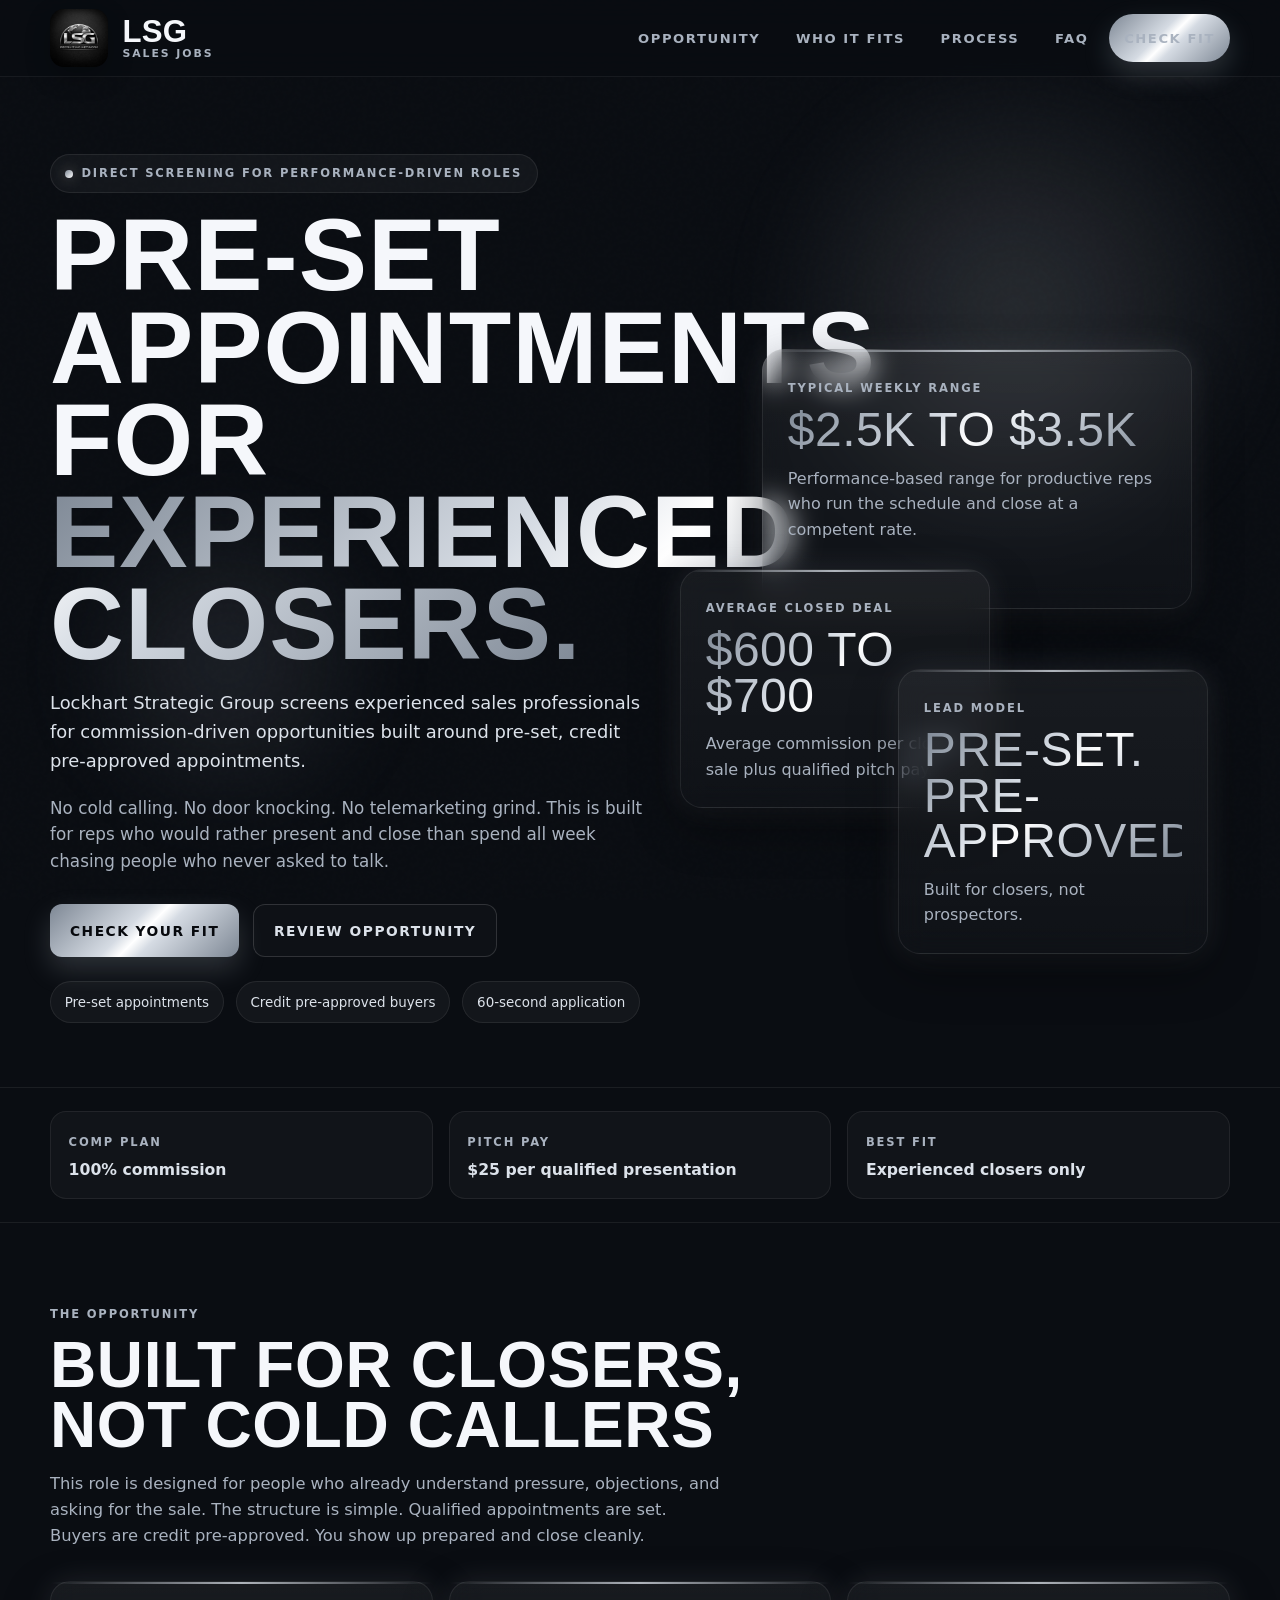
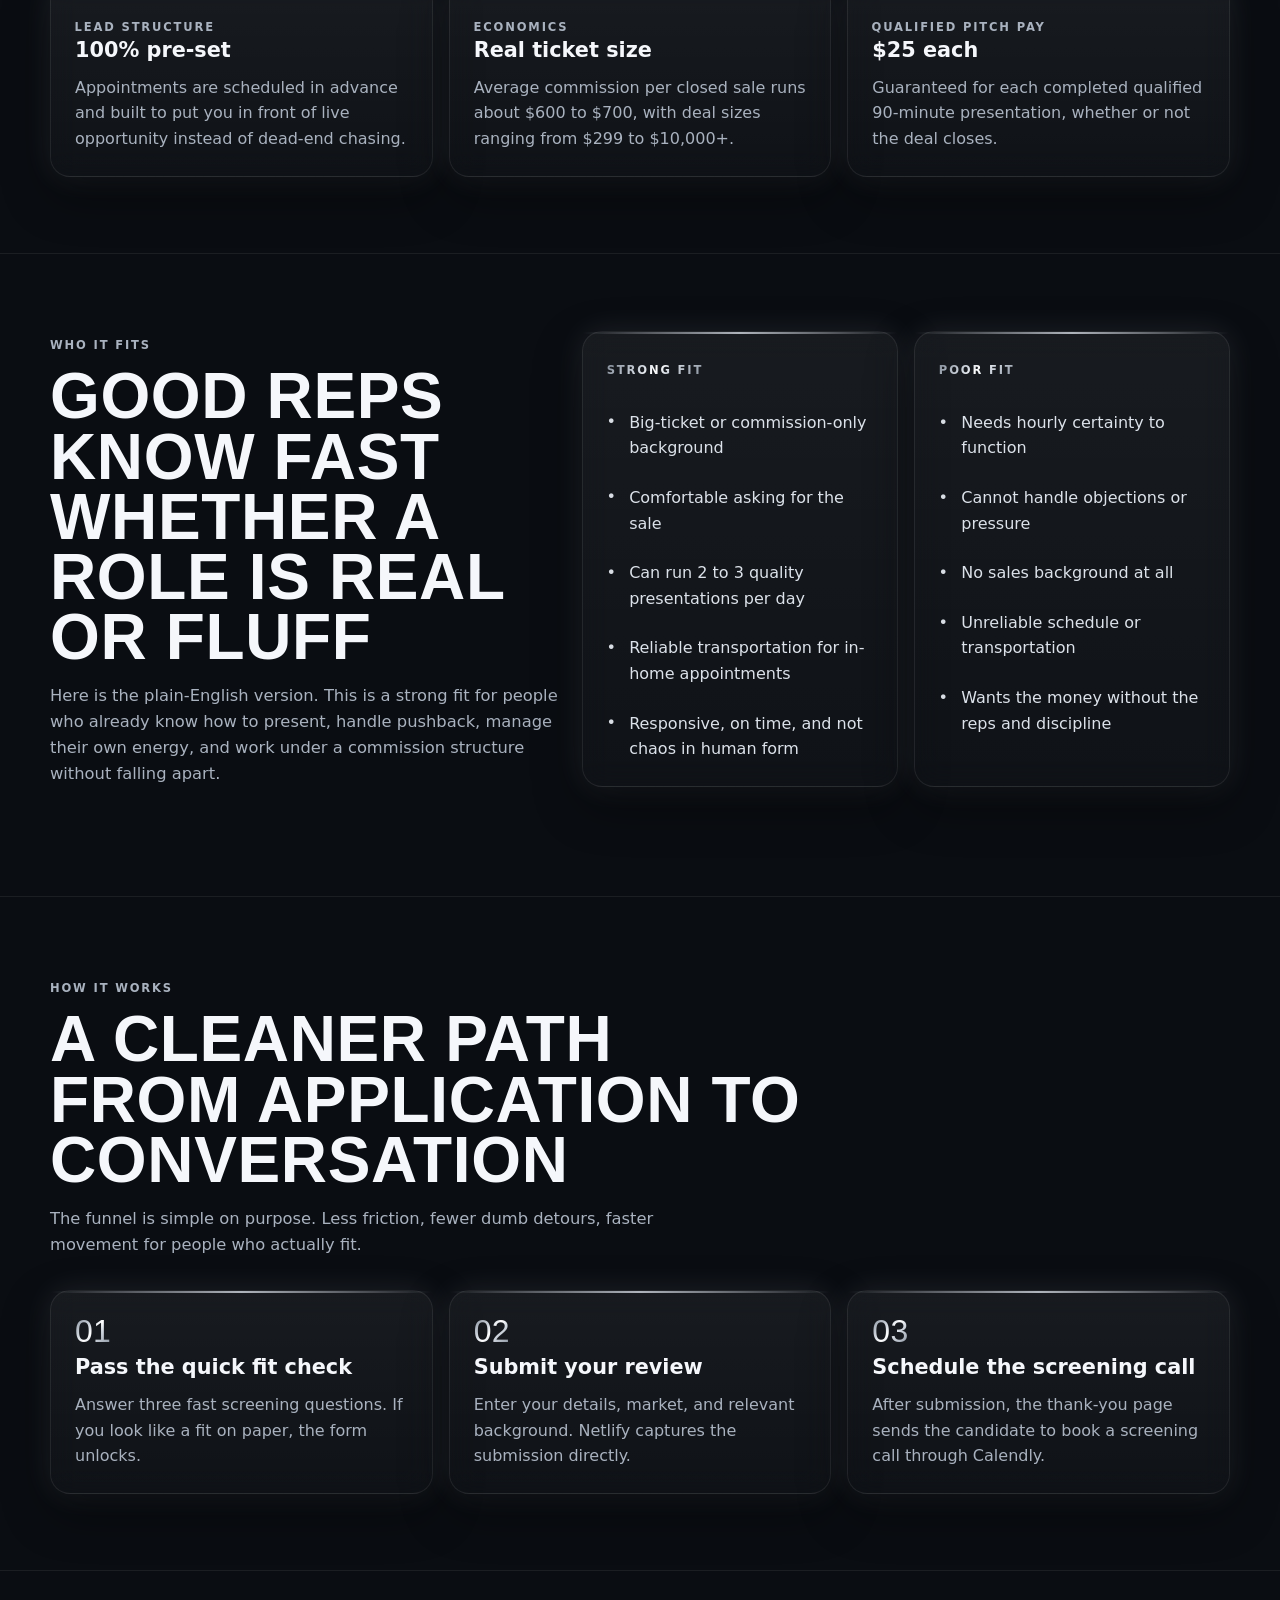
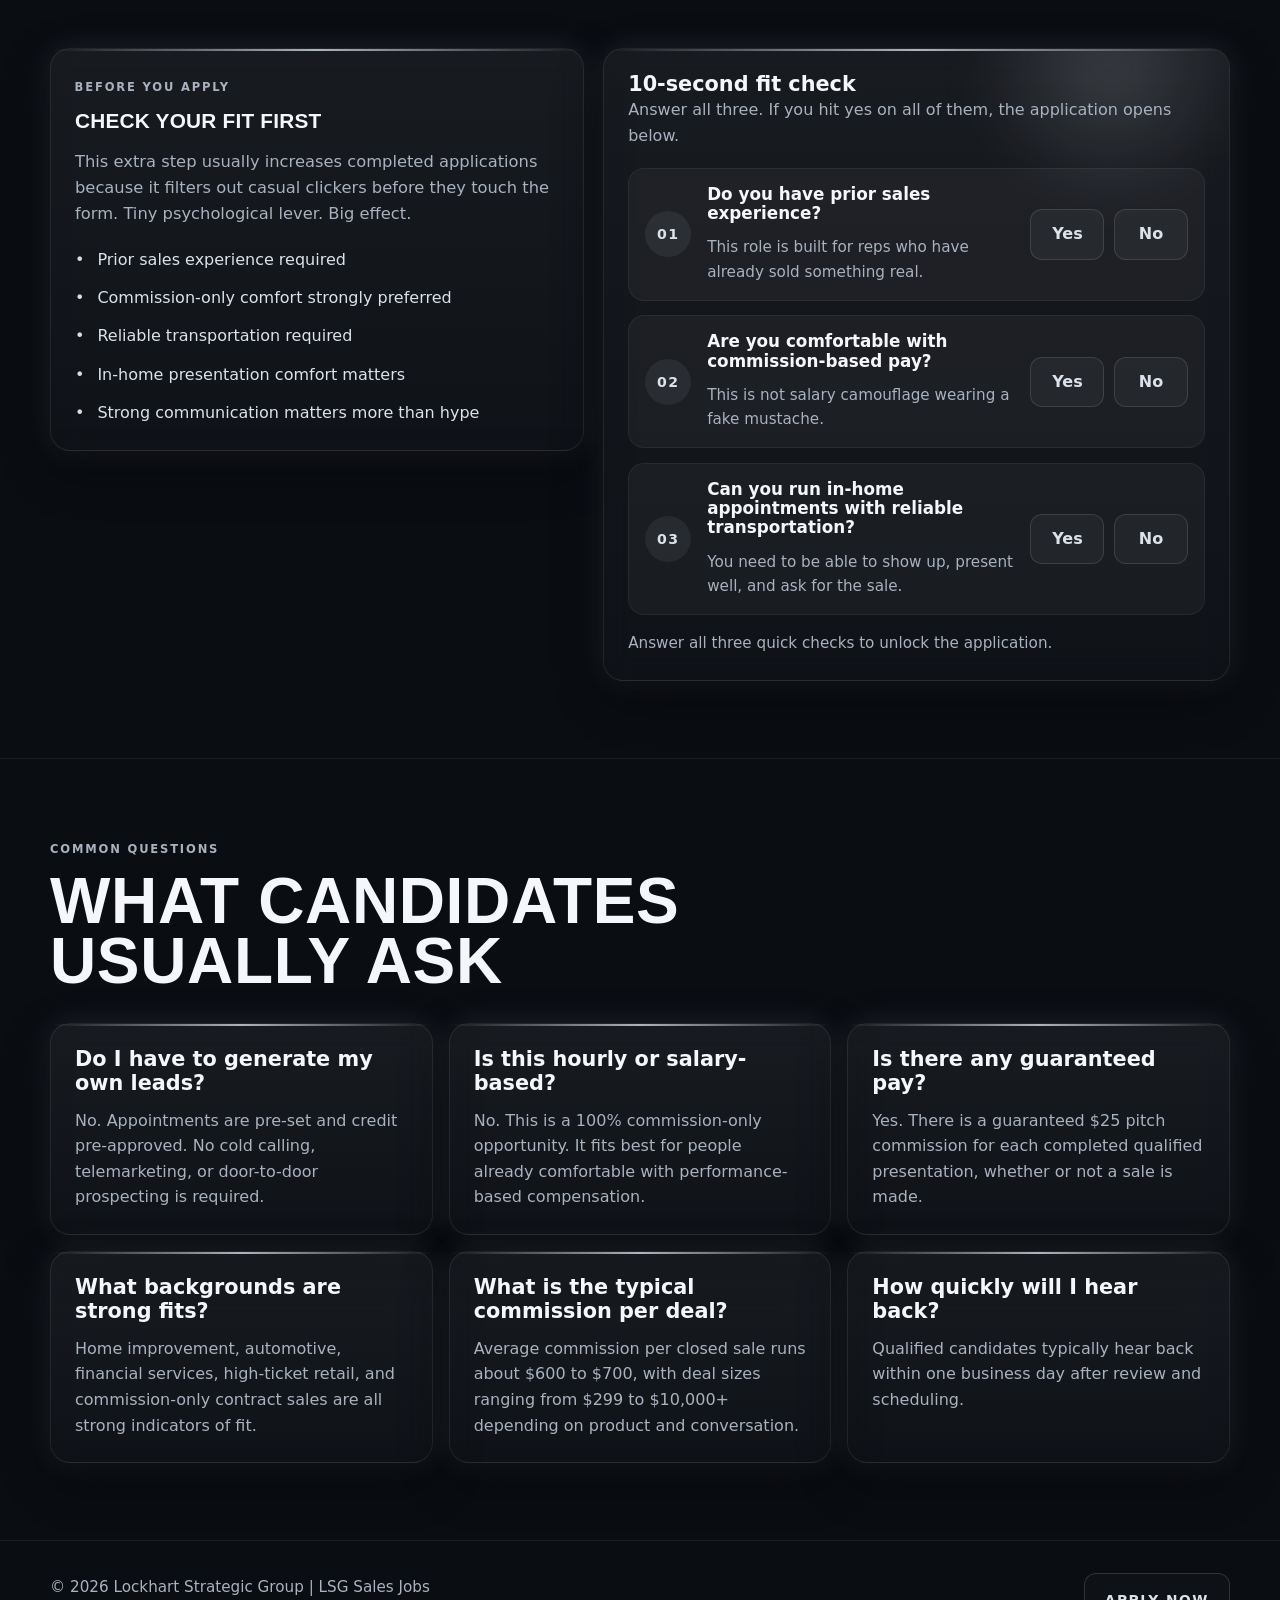
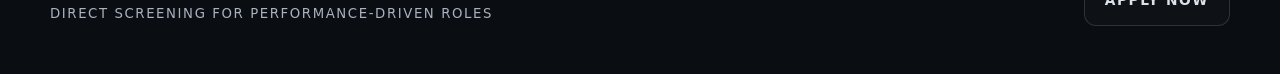
==== index.html @ 8204e30e "Add files via upload" ====
<!DOCTYPE html>
<html lang="en">
<head>
  <meta charset="UTF-8" />
  <meta name="viewport" content="width=device-width, initial-scale=1" />
  <title>LSG Sales Jobs | Pre-Set Appointments for Experienced Closers</title>
  <meta name="description" content="LSG screens experienced sales professionals for commission-driven opportunities with pre-set, credit pre-approved appointments. Check your fit and apply in about 60 seconds." />
  <meta name="robots" content="index,follow,max-image-preview:large" />
  <meta name="theme-color" content="#0a0d12" />
  <meta name="format-detection" content="telephone=no" />
  <link rel="canonical" href="https://lsgsalesjobs.com/" />
  <link rel="preload" as="image" href="/logo.webp" fetchpriority="high" />
  <link rel="stylesheet" href="/styles.css" />

  <meta property="og:site_name" content="LSG Sales Jobs" />
  <meta property="og:title" content="LSG Sales Jobs | Pre-Set Appointments for Experienced Closers" />
  <meta property="og:description" content="Experienced closers only. Pre-set appointments. Credit pre-approved buyers. Check your fit and apply in about 60 seconds." />
  <meta property="og:type" content="website" />
  <meta property="og:url" content="https://lsgsalesjobs.com/" />
  <meta property="og:image" content="https://lsgsalesjobs.com/logo.webp" />
  <meta name="twitter:card" content="summary_large_image" />
  <meta name="twitter:title" content="LSG Sales Jobs" />
  <meta name="twitter:description" content="Pre-set appointments for experienced closers." />
  <meta name="twitter:image" content="https://lsgsalesjobs.com/logo.webp" />

  <script type="application/ld+json">
  {
    "@context": "https://schema.org",
    "@graph": [
      {
        "@type": "Organization",
        "name": "LSG Sales Jobs",
        "alternateName": "Lockhart Strategic Group",
        "url": "https://lsgsalesjobs.com/",
        "logo": "https://lsgsalesjobs.com/logo.webp",
        "description": "Direct screening for performance-driven sales opportunities."
      },
      {
        "@type": "WebSite",
        "name": "LSG Sales Jobs",
        "url": "https://lsgsalesjobs.com/"
      }
    ]
  }
  </script>
</head>
<body>
  <div id="progress-bar" aria-hidden="true"></div>
  <div class="site-bg" aria-hidden="true">
    <div class="bg-orb orb-1"></div>
    <div class="bg-orb orb-2"></div>
    <div class="bg-grid"></div>
    <div class="bg-noise"></div>
  </div>

  <header class="nav">
    <div class="wrap nav-inner">
      <a class="brand" href="#top" aria-label="LSG Sales Jobs home">
        <img src="/logo.webp" alt="LSG Sales Jobs logo" width="72" height="72" />
        <span class="brand-text">
          <span class="brand-title">LSG</span>
          <span class="brand-sub">Sales Jobs</span>
        </span>
      </a>

      <button class="menu-toggle" type="button" aria-expanded="false" aria-controls="site-nav" aria-label="Open menu">
        <span></span><span></span><span></span>
      </button>

      <nav id="site-nav" class="nav-links" aria-label="Primary navigation">
        <a href="#opportunity">Opportunity</a>
        <a href="#fit">Who It Fits</a>
        <a href="#process">Process</a>
        <a href="#faq">FAQ</a>
        <a href="#apply" class="btn btn-primary nav-cta">Check Fit</a>
      </nav>
    </div>
  </header>

  <main id="top">
    <section class="hero">
      <div class="wrap hero-grid">
        <div class="hero-copy-wrap reveal">
          <p class="eyebrow">Direct screening for performance-driven roles</p>
          <h1>Pre-set appointments for <span>experienced closers.</span></h1>
          <p class="hero-copy hero-lead">
            Lockhart Strategic Group screens experienced sales professionals for commission-driven opportunities built around pre-set, credit pre-approved appointments.
          </p>
          <p class="hero-copy">
            No cold calling. No door knocking. No telemarketing grind. This is built for reps who would rather present and close than spend all week chasing people who never asked to talk.
          </p>

          <div class="hero-actions">
            <a href="#apply" class="btn btn-primary">Check Your Fit</a>
            <a href="#opportunity" class="btn btn-ghost">Review Opportunity</a>
          </div>

          <ul class="hero-points" aria-label="Key role points">
            <li>Pre-set appointments</li>
            <li>Credit pre-approved buyers</li>
            <li>60-second application</li>
          </ul>
        </div>

        <div class="hero-stack reveal" aria-hidden="true">
          <article class="panel stack-card stack-main">
            <p class="stack-label">Typical weekly range</p>
            <p class="stack-value">$2.5k to $3.5k</p>
            <p>Performance-based range for productive reps who run the schedule and close at a competent rate.</p>
          </article>
          <article class="panel stack-card stack-side stack-side-a">
            <p class="stack-label">Average closed deal</p>
            <p class="stack-value">$600 to $700</p>
            <p>Average commission per closed sale plus qualified pitch pay.</p>
          </article>
          <article class="panel stack-card stack-side stack-side-b">
            <p class="stack-label">Lead model</p>
            <p class="stack-value">Pre-set. Pre-approved.</p>
            <p>Built for closers, not prospectors.</p>
          </article>
        </div>
      </div>
    </section>

    <section class="signal-bar section-border">
      <div class="wrap signal-grid reveal">
        <div class="signal-item">
          <span class="signal-kicker">Comp plan</span>
          <strong>100% commission</strong>
        </div>
        <div class="signal-item">
          <span class="signal-kicker">Pitch pay</span>
          <strong>$25 per qualified presentation</strong>
        </div>
        <div class="signal-item">
          <span class="signal-kicker">Best fit</span>
          <strong>Experienced closers only</strong>
        </div>
      </div>
    </section>

    <section id="opportunity" class="block section-border">
      <div class="wrap">
        <div class="section-head reveal">
          <p class="section-label">The Opportunity</p>
          <h2>Built for closers, not cold callers</h2>
          <p class="section-copy">
            This role is designed for people who already understand pressure, objections, and asking for the sale. The structure is simple. Qualified appointments are set. Buyers are credit pre-approved. You show up prepared and close cleanly.
          </p>
        </div>

        <div class="card-grid card-grid-3">
          <article class="panel feature-card reveal tilt-card">
            <p class="card-label">Lead structure</p>
            <h3>100% pre-set</h3>
            <p>Appointments are scheduled in advance and built to put you in front of live opportunity instead of dead-end chasing.</p>
          </article>
          <article class="panel feature-card reveal tilt-card">
            <p class="card-label">Economics</p>
            <h3>Real ticket size</h3>
            <p>Average commission per closed sale runs about $600 to $700, with deal sizes ranging from $299 to $10,000+.</p>
          </article>
          <article class="panel feature-card reveal tilt-card">
            <p class="card-label">Qualified pitch pay</p>
            <h3>$25 each</h3>
            <p>Guaranteed for each completed qualified 90-minute presentation, whether or not the deal closes.</p>
          </article>
        </div>
      </div>
    </section>

    <section id="fit" class="block section-border">
      <div class="wrap fit-grid">
        <div class="section-head reveal fit-copy">
          <p class="section-label">Who It Fits</p>
          <h2>Good reps know fast whether a role is real or fluff</h2>
          <p class="section-copy">
            Here is the plain-English version. This is a strong fit for people who already know how to present, handle pushback, manage their own energy, and work under a commission structure without falling apart.
          </p>
        </div>

        <div class="dual-cards">
          <article class="panel reveal compare-card compare-good">
            <p class="card-label">Strong fit</p>
            <ul class="clean-list">
              <li>Big-ticket or commission-only background</li>
              <li>Comfortable asking for the sale</li>
              <li>Can run 2 to 3 quality presentations per day</li>
              <li>Reliable transportation for in-home appointments</li>
              <li>Responsive, on time, and not chaos in human form</li>
            </ul>
          </article>

          <article class="panel reveal compare-card compare-bad">
            <p class="card-label">Poor fit</p>
            <ul class="clean-list">
              <li>Needs hourly certainty to function</li>
              <li>Cannot handle objections or pressure</li>
              <li>No sales background at all</li>
              <li>Unreliable schedule or transportation</li>
              <li>Wants the money without the reps and discipline</li>
            </ul>
          </article>
        </div>
      </div>
    </section>

    <section id="process" class="block section-border">
      <div class="wrap">
        <div class="section-head reveal">
          <p class="section-label">How It Works</p>
          <h2>A cleaner path from application to conversation</h2>
          <p class="section-copy">
            The funnel is simple on purpose. Less friction, fewer dumb detours, faster movement for people who actually fit.
          </p>
        </div>

        <div class="timeline-grid">
          <article class="panel timeline-card reveal">
            <span class="step-num">01</span>
            <h3>Pass the quick fit check</h3>
            <p>Answer three fast screening questions. If you look like a fit on paper, the form unlocks.</p>
          </article>
          <article class="panel timeline-card reveal">
            <span class="step-num">02</span>
            <h3>Submit your review</h3>
            <p>Enter your details, market, and relevant background. Netlify captures the submission directly.</p>
          </article>
          <article class="panel timeline-card reveal">
            <span class="step-num">03</span>
            <h3>Schedule the screening call</h3>
            <p>After submission, the thank-you page sends the candidate to book a screening call through Calendly.</p>
          </article>
        </div>
      </div>
    </section>

    <section id="apply" class="block section-border apply-section">
      <div class="wrap apply-grid">
        <aside class="panel apply-left reveal">
          <p class="section-label">Before You Apply</p>
          <h2 class="apply-title">Check your fit first</h2>
          <p class="section-copy apply-copy">
            This extra step usually increases completed applications because it filters out casual clickers before they touch the form. Tiny psychological lever. Big effect.
          </p>

          <ul class="checklist">
            <li>Prior sales experience required</li>
            <li>Commission-only comfort strongly preferred</li>
            <li>Reliable transportation required</li>
            <li>In-home presentation comfort matters</li>
            <li>Strong communication matters more than hype</li>
          </ul>
        </aside>

        <div class="panel apply-right reveal">
          <div class="panel-glow" aria-hidden="true"></div>

          <section class="qualification-gate" aria-labelledby="gate-heading">
            <h3 id="gate-heading">10-second fit check</h3>
            <p class="sub">Answer all three. If you hit yes on all of them, the application opens below.</p>

            <div class="gate-list" role="group" aria-label="Quick qualification check">
              <article class="gate-card" data-gate-card>
                <div class="gate-step">01</div>
                <div class="gate-copy">
                  <h4>Do you have prior sales experience?</h4>
                  <p>This role is built for reps who have already sold something real.</p>
                </div>
                <div class="gate-actions">
                  <button type="button" class="gate-btn" data-gate="experience" data-value="yes">Yes</button>
                  <button type="button" class="gate-btn gate-btn-no" data-gate="experience" data-value="no">No</button>
                </div>
              </article>

              <article class="gate-card" data-gate-card>
                <div class="gate-step">02</div>
                <div class="gate-copy">
                  <h4>Are you comfortable with commission-based pay?</h4>
                  <p>This is not salary camouflage wearing a fake mustache.</p>
                </div>
                <div class="gate-actions">
                  <button type="button" class="gate-btn" data-gate="commission" data-value="yes">Yes</button>
                  <button type="button" class="gate-btn gate-btn-no" data-gate="commission" data-value="no">No</button>
                </div>
              </article>

              <article class="gate-card" data-gate-card>
                <div class="gate-step">03</div>
                <div class="gate-copy">
                  <h4>Can you run in-home appointments with reliable transportation?</h4>
                  <p>You need to be able to show up, present well, and ask for the sale.</p>
                </div>
                <div class="gate-actions">
                  <button type="button" class="gate-btn" data-gate="transport" data-value="yes">Yes</button>
                  <button type="button" class="gate-btn gate-btn-no" data-gate="transport" data-value="no">No</button>
                </div>
              </article>
            </div>

            <p class="gate-feedback" id="gate-feedback" aria-live="polite">Answer all three quick checks to unlock the application.</p>
          </section>

          <section class="application-form-wrap" id="application-form-wrap" hidden aria-labelledby="form-heading">
            <h3 id="form-heading">Start your review</h3>
            <p class="sub">Takes about 60 seconds. Submit your details, then use the thank-you page to schedule your screening call.</p>

            <form id="lsg-form" name="lsg-screening" method="POST" action="/thank-you.html" data-netlify="true" netlify-honeypot="bot-field">
              <input type="hidden" name="form-name" value="lsg-screening" />
              <input type="hidden" name="qualification_gate_passed" value="yes" />
              <input type="hidden" name="page_url" id="page-url" value="" />
              <input type="hidden" name="referrer" id="referrer-field" value="" />
              <input type="hidden" name="utm_source" id="utm-source" value="" />
              <input type="hidden" name="utm_medium" id="utm-medium" value="" />
              <input type="hidden" name="utm_campaign" id="utm-campaign" value="" />
              <input type="hidden" name="utm_content" id="utm-content" value="" />
              <input type="hidden" name="utm_term" id="utm-term" value="" />

              <p class="hidden-field">
                <label>Do not fill this out: <input name="bot-field" /></label>
              </p>

              <div class="form-row">
                <label>
                  <span>Full name</span>
                  <input type="text" name="name" placeholder="Full name" required autocomplete="name" />
                </label>
                <label>
                  <span>Mobile number</span>
                  <input type="tel" name="phone" placeholder="Mobile number" required autocomplete="tel" inputmode="tel" />
                </label>
              </div>

              <label>
                <span>Email address</span>
                <input type="email" name="email" placeholder="Email address" required autocomplete="email" inputmode="email" />
              </label>

              <div class="form-row">
                <label>
                  <span>Primary market</span>
                  <input type="text" name="market" placeholder="City, State" required autocomplete="address-level2" />
                </label>
                <label>
                  <span>Sales background</span>
                  <select name="experience" required>
                    <option value="">Select background</option>
                    <option value="Home improvement">Home improvement</option>
                    <option value="Automotive">Automotive</option>
                    <option value="Financial services">Financial services</option>
                    <option value="Retail high-ticket">Retail high-ticket</option>
                    <option value="Commission-only contract sales">Commission-only contract sales</option>
                    <option value="Other sales background">Other sales background</option>
                  </select>
                </label>
              </div>

              <label>
                <span>Relevant notes</span>
                <textarea name="notes" placeholder="Anything relevant we should know before the screening call"></textarea>
              </label>

              <label class="consent-row">
                <input type="checkbox" name="future_updates_jobs" value="yes" />
                <span>Yes, keep me on the email list for future job updates and opportunities.</span>
              </label>

              <button type="submit" class="btn btn-submit">Submit Qualification</button>
            </form>

            <noscript>
              <p class="noscript-note">JavaScript is off. The form still works, but the quick gate and tracking fields will not auto-fill.</p>
            </noscript>
          </section>
        </div>
      </div>
    </section>

    <section id="faq" class="block section-border">
      <div class="wrap">
        <div class="section-head reveal">
          <p class="section-label">Common Questions</p>
          <h2>What candidates usually ask</h2>
        </div>

        <div class="faq-grid">
          <article class="panel faq-card reveal">
            <h3>Do I have to generate my own leads?</h3>
            <p>No. Appointments are pre-set and credit pre-approved. No cold calling, telemarketing, or door-to-door prospecting is required.</p>
          </article>
          <article class="panel faq-card reveal">
            <h3>Is this hourly or salary-based?</h3>
            <p>No. This is a 100% commission-only opportunity. It fits best for people already comfortable with performance-based compensation.</p>
          </article>
          <article class="panel faq-card reveal">
            <h3>Is there any guaranteed pay?</h3>
            <p>Yes. There is a guaranteed $25 pitch commission for each completed qualified presentation, whether or not a sale is made.</p>
          </article>
          <article class="panel faq-card reveal">
            <h3>What backgrounds are strong fits?</h3>
            <p>Home improvement, automotive, financial services, high-ticket retail, and commission-only contract sales are all strong indicators of fit.</p>
          </article>
          <article class="panel faq-card reveal">
            <h3>What is the typical commission per deal?</h3>
            <p>Average commission per closed sale runs about $600 to $700, with deal sizes ranging from $299 to $10,000+ depending on product and conversation.</p>
          </article>
          <article class="panel faq-card reveal">
            <h3>How quickly will I hear back?</h3>
            <p>Qualified candidates typically hear back within one business day after review and scheduling.</p>
          </article>
        </div>
      </div>
    </section>
  </main>

  <footer class="footer">
    <div class="wrap footer-inner">
      <div>
        <p class="footer-copy">© 2026 Lockhart Strategic Group | LSG Sales Jobs</p>
        <p class="footer-note">Direct screening for performance-driven roles</p>
      </div>
      <a href="#apply" class="btn btn-ghost footer-btn">Apply Now</a>
    </div>
  </footer>

  <script src="/script.js" defer></script>
</body>
</html>
---- styles.css ----
:root {
  --bg: #0a0d12;
  --bg-soft: #101720;
  --panel: rgba(18, 24, 33, 0.76);
  --panel-strong: rgba(11, 16, 23, 0.9);
  --line: rgba(255, 255, 255, 0.08);
  --line-strong: rgba(255, 255, 255, 0.14);
  --text: #f5f7fb;
  --muted: #a9b2bf;
  --soft: #dce2ea;
  --metal-1: #7d8794;
  --metal-2: #d5dbe3;
  --metal-3: #ffffff;
  --shadow: 0 18px 48px rgba(0, 0, 0, 0.4);
  --shadow-soft: 0 10px 26px rgba(0, 0, 0, 0.24);
  --shadow-glow: 0 0 30px rgba(208, 217, 228, 0.12);
  --radius: 18px;
  --max: 1180px;
}

* { box-sizing: border-box; }
html { scroll-behavior: smooth; }
body {
  margin: 0;
  min-width: 320px;
  overflow-x: hidden;
  background: var(--bg);
  color: var(--text);
  font-family: Inter, ui-sans-serif, system-ui, -apple-system, BlinkMacSystemFont, "Segoe UI", sans-serif;
  line-height: 1.6;
}

a { color: inherit; }
img { display: block; max-width: 100%; }
button, input, select, textarea { font: inherit; }
button { color: inherit; }

#progress-bar {
  position: fixed;
  inset: 0 auto auto 0;
  width: 0;
  height: 3px;
  z-index: 400;
  background: linear-gradient(90deg, var(--metal-1), var(--metal-2), var(--metal-3), var(--metal-2), var(--metal-1));
  box-shadow: 0 0 14px rgba(255, 255, 255, 0.3);
}

.site-bg,
.bg-noise,
.bg-grid,
.bg-orb {
  position: fixed;
  inset: 0;
  pointer-events: none;
}

.site-bg { z-index: -1; }

.bg-grid {
  background:
    linear-gradient(rgba(255,255,255,0.02) 1px, transparent 1px),
    linear-gradient(90deg, rgba(255,255,255,0.02) 1px, transparent 1px);
  background-size: 40px 40px;
  mask-image: radial-gradient(circle at center, black 28%, transparent 82%);
  opacity: 0.35;
}

.bg-noise {
  background-image: url("data:image/svg+xml,%3Csvg viewBox='0 0 256 256' xmlns='http://www.w3.org/2000/svg'%3E%3Cfilter id='noise'%3E%3CfeTurbulence type='fractalNoise' baseFrequency='0.8' numOctaves='3' stitchTiles='stitch'/%3E%3C/filter%3E%3Crect width='100%25' height='100%25' filter='url(%23noise)' opacity='0.05'/%3E%3C/svg%3E");
  opacity: 0.26;
}

.bg-orb {
  filter: blur(44px);
  opacity: 0.16;
}

.orb-1 {
  inset: 4% auto auto 58%;
  width: 34rem;
  height: 34rem;
  background: radial-gradient(circle, #d9dee6 0%, transparent 68%);
}

.orb-2 {
  inset: 54% auto auto 4%;
  width: 22rem;
  height: 22rem;
  background: radial-gradient(circle, #9ba4b0 0%, transparent 68%);
}

.wrap {
  width: min(var(--max), calc(100% - 2rem));
  margin: 0 auto;
}

.panel {
  position: relative;
  background: linear-gradient(180deg, rgba(255,255,255,0.06), rgba(255,255,255,0.025));
  border: 1px solid rgba(255,255,255,0.08);
  box-shadow: var(--shadow), var(--shadow-glow);
  backdrop-filter: blur(14px);
}

.panel::before {
  content: "";
  position: absolute;
  inset: 0 auto auto 0;
  width: 100%;
  height: 2px;
  background: linear-gradient(90deg, transparent, var(--metal-2), transparent);
  opacity: 0.8;
}

.nav {
  position: sticky;
  top: 0;
  z-index: 300;
  backdrop-filter: blur(16px);
  background: rgba(9, 13, 18, 0.8);
  border-bottom: 1px solid rgba(255,255,255,0.06);
}

.nav-inner {
  display: flex;
  align-items: center;
  justify-content: space-between;
  gap: 1rem;
  min-height: 76px;
}

.brand {
  display: inline-flex;
  align-items: center;
  gap: 0.9rem;
  text-decoration: none;
}

.brand img {
  width: 58px;
  height: 58px;
  object-fit: contain;
  border-radius: 14px;
  box-shadow: var(--shadow-soft);
}

.brand-text {
  display: flex;
  flex-direction: column;
  line-height: 1;
}

.brand-title,
h1,
h2,
.stack-value,
.step-num {
  font-family: Impact, Haettenschweiler, "Arial Narrow Bold", sans-serif;
  letter-spacing: 0.01em;
}

.brand-title {
  font-size: 1.95rem;
  font-weight: 900;
}

.brand-sub {
  margin-top: 0.1rem;
  color: var(--muted);
  text-transform: uppercase;
  letter-spacing: 0.18em;
  font-size: 0.68rem;
  font-weight: 700;
}

.nav-links {
  display: flex;
  align-items: center;
  gap: 0.35rem;
}

.nav-links a {
  text-decoration: none;
  color: var(--muted);
  font-size: 0.82rem;
  font-weight: 800;
  text-transform: uppercase;
  letter-spacing: 0.12em;
  padding: 0.72rem 0.94rem;
  border-radius: 999px;
  transition: background 0.2s ease, color 0.2s ease, transform 0.2s ease;
}

.nav-links a:hover,
.nav-links a:focus-visible {
  color: var(--text);
  background: rgba(255,255,255,0.06);
}

.menu-toggle {
  display: none;
  width: 48px;
  height: 48px;
  border: 1px solid var(--line);
  border-radius: 12px;
  background: rgba(255,255,255,0.03);
  padding: 0;
}

.menu-toggle span {
  display: block;
  width: 20px;
  height: 2px;
  margin: 5px auto;
  background: var(--text);
}

.btn {
  display: inline-flex;
  align-items: center;
  justify-content: center;
  min-height: 48px;
  padding: 0.92rem 1.25rem;
  border-radius: 12px;
  border: 0;
  text-decoration: none;
  text-transform: uppercase;
  letter-spacing: 0.11em;
  font-size: 0.86rem;
  font-weight: 800;
  cursor: pointer;
  transition: transform 0.18s ease, box-shadow 0.18s ease, background 0.18s ease, opacity 0.18s ease;
}

.btn:hover,
.btn:focus-visible { transform: translateY(-2px); }

.btn-primary,
.btn-submit {
  color: #07090d;
  background: linear-gradient(135deg, var(--metal-1) 0%, var(--metal-2) 42%, var(--metal-3) 50%, var(--metal-2) 58%, var(--metal-1) 100%);
  box-shadow: 0 12px 28px rgba(212, 221, 231, 0.18);
}

.btn-ghost {
  color: var(--soft);
  border: 1px solid var(--line-strong);
  background: rgba(255,255,255,0.02);
}

.hero {
  padding: 4.8rem 0 4rem;
}

.hero-grid {
  display: grid;
  grid-template-columns: 1.04fr 0.96fr;
  gap: 2rem;
  align-items: center;
}

.eyebrow,
.section-label,
.card-label,
.stack-label,
.signal-kicker {
  display: inline-flex;
  align-items: center;
  gap: 0.5rem;
  text-transform: uppercase;
  letter-spacing: 0.16em;
  font-size: 0.72rem;
  font-weight: 800;
  color: var(--muted);
}

.eyebrow {
  padding: 0.6rem 0.9rem;
  border-radius: 999px;
  background: rgba(255,255,255,0.04);
  border: 1px solid rgba(255,255,255,0.08);
}

.eyebrow::before {
  content: "";
  width: 8px;
  height: 8px;
  border-radius: 999px;
  background: linear-gradient(135deg, var(--metal-1), var(--metal-3));
  box-shadow: 0 0 14px rgba(255,255,255,0.35);
}

h1, h2, h3, h4, p, ul { margin: 0; }

h1 {
  margin-top: 1rem;
  max-width: 10.5ch;
  font-size: clamp(3.4rem, 8vw, 6.8rem);
  line-height: 0.9;
  text-transform: uppercase;
}

h1 span,
.stack-value,
.compare-card .card-label,
.step-num {
  background: linear-gradient(135deg, var(--metal-1) 0%, var(--metal-2) 38%, var(--metal-3) 50%, var(--metal-2) 62%, var(--metal-1) 100%);
  -webkit-background-clip: text;
  background-clip: text;
  color: transparent;
}

.hero-copy,
.section-copy,
.stack-card p:last-child,
.feature-card p,
.timeline-card p,
.faq-card p,
.apply-copy,
.apply-right .sub,
.footer-copy,
.footer-note,
label span,
.noscript-note,
.gate-copy p,
.gate-feedback {
  color: var(--muted);
}

.hero-copy-wrap { max-width: 42rem; }
.hero-copy { margin-top: 1.2rem; font-size: 1.05rem; }
.hero-lead { color: var(--soft); font-size: 1.12rem; }
.hero-actions {
  display: flex;
  flex-wrap: wrap;
  gap: 0.85rem;
  margin-top: 1.8rem;
}

.hero-points {
  display: flex;
  flex-wrap: wrap;
  gap: 0.75rem;
  list-style: none;
  padding: 0;
  margin-top: 1.5rem;
}

.hero-points li {
  padding: 0.58rem 0.86rem;
  border-radius: 999px;
  background: rgba(255,255,255,0.04);
  border: 1px solid rgba(255,255,255,0.08);
  color: var(--soft);
  font-size: 0.84rem;
}

.hero-stack {
  position: relative;
  min-height: 480px;
}

.stack-card {
  position: absolute;
  border-radius: 22px;
  padding: 1.55rem;
  overflow: hidden;
}

.stack-main {
  inset: 0 1rem auto auto;
  width: min(100%, 430px);
  min-height: 260px;
}

.stack-side { width: min(75%, 310px); }
.stack-side-a { inset: 220px auto auto 0; }
.stack-side-b { inset: 320px 0 auto auto; }

.stack-value {
  margin-top: 0.45rem;
  font-size: clamp(2rem, 4vw, 3rem);
  line-height: 0.95;
  text-transform: uppercase;
}

.stack-card p:last-child { margin-top: 0.8rem; }

.section-border { border-top: 1px solid rgba(255,255,255,0.07); }
.block { padding: 4.8rem 0; }

.signal-bar { padding: 1.4rem 0; }
.signal-grid {
  display: grid;
  grid-template-columns: repeat(3, 1fr);
  gap: 1rem;
}
.signal-item {
  padding: 1rem 1.1rem;
  border-radius: 16px;
  background: rgba(255,255,255,0.03);
  border: 1px solid rgba(255,255,255,0.07);
}
.signal-item strong {
  display: block;
  margin-top: 0.24rem;
  color: var(--soft);
  font-size: 0.98rem;
}

.section-head {
  max-width: 48rem;
  margin-bottom: 2rem;
}

h2 {
  margin-top: 0.6rem;
  font-size: clamp(2.3rem, 5vw, 4.1rem);
  line-height: 0.94;
  text-transform: uppercase;
}

.section-copy {
  margin-top: 1rem;
  font-size: 1.02rem;
  max-width: 42rem;
}

.card-grid,
.timeline-grid,
.faq-grid,
.dual-cards {
  display: grid;
  gap: 1rem;
}

.card-grid-3,
.timeline-grid,
.faq-grid {
  grid-template-columns: repeat(3, minmax(0, 1fr));
}

.feature-card,
.timeline-card,
.faq-card,
.compare-card,
.apply-left,
.apply-right {
  border-radius: 20px;
  padding: 1.5rem;
}

.feature-card,
.compare-card,
.timeline-card { min-height: 100%; }

.feature-card h3,
.timeline-card h3,
.compare-card h3,
.faq-card h3,
.apply-right h3,
.apply-left h2,
.apply-left h3,
.gate-copy h4 {
  font-size: 1.3rem;
  line-height: 1.15;
}

.feature-card p,
.timeline-card p,
.faq-card p,
.compare-card li,
.gate-copy p {
  margin-top: 0.75rem;
}

.fit-grid {
  display: grid;
  grid-template-columns: 0.88fr 1.12fr;
  gap: 1.4rem;
  align-items: start;
}

.dual-cards {
  grid-template-columns: repeat(2, minmax(0, 1fr));
}

.clean-list,
.checklist {
  list-style: none;
  padding: 0;
}

.clean-list {
  display: grid;
  gap: 0.75rem;
  margin-top: 1rem;
}

.clean-list li,
.checklist li {
  position: relative;
  padding-left: 1.4rem;
  color: var(--soft);
}

.clean-list li::before,
.checklist li::before {
  content: "•";
  position: absolute;
  left: 0;
  top: 0;
  color: #d8dde4;
}

.timeline-card h3 { margin-top: 0.4rem; }
.step-num {
  display: inline-block;
  font-size: 2rem;
  line-height: 1;
}

.apply-section .wrap { align-items: start; }
.apply-grid {
  display: grid;
  grid-template-columns: 0.92fr 1.08fr;
  gap: 1.2rem;
}

.apply-left {
  position: sticky;
  top: 92px;
}

.apply-title { margin-top: 0.65rem; }
.apply-copy { margin-top: 1rem; }
.checklist {
  display: grid;
  gap: 0.8rem;
  margin-top: 1.2rem;
}

.apply-right { overflow: hidden; }
.panel-glow {
  position: absolute;
  inset: -20% auto auto 58%;
  width: 18rem;
  height: 18rem;
  border-radius: 50%;
  background: radial-gradient(circle, rgba(214, 220, 229, 0.18), transparent 70%);
  filter: blur(24px);
}

.qualification-gate,
.application-form-wrap {
  position: relative;
  z-index: 1;
}

.gate-list {
  display: grid;
  gap: 0.9rem;
  margin-top: 1.2rem;
}

.gate-card {
  display: grid;
  grid-template-columns: auto 1fr auto;
  gap: 1rem;
  align-items: center;
  padding: 1rem;
  border-radius: 16px;
  background: rgba(255,255,255,0.04);
  border: 1px solid rgba(255,255,255,0.06);
  transition: border-color 0.2s ease, transform 0.2s ease, background 0.2s ease;
}

.gate-step {
  width: 46px;
  height: 46px;
  display: grid;
  place-items: center;
  border-radius: 50%;
  background: rgba(255,255,255,0.06);
  color: var(--soft);
  font-size: 0.88rem;
  font-weight: 800;
  letter-spacing: 0.1em;
}

.gate-copy h4 { font-size: 1.05rem; }
.gate-copy p { font-size: 0.95rem; }

.gate-actions {
  display: flex;
  gap: 0.6rem;
}

.gate-btn {
  min-width: 74px;
  min-height: 42px;
  padding: 0.72rem 0.9rem;
  border-radius: 12px;
  border: 1px solid rgba(255,255,255,0.12);
  background: rgba(255,255,255,0.04);
  color: var(--soft);
  font-weight: 800;
  cursor: pointer;
}

.gate-btn.is-selected {
  color: #06080b;
  border-color: transparent;
  background: linear-gradient(135deg, var(--metal-1) 0%, var(--metal-2) 42%, var(--metal-3) 50%, var(--metal-2) 58%, var(--metal-1) 100%);
}

.gate-card.is-no {
  border-color: rgba(255,255,255,0.14);
  background: rgba(255,255,255,0.03);
}

.gate-card.is-yes {
  border-color: rgba(213, 219, 227, 0.3);
  box-shadow: inset 0 0 0 1px rgba(213, 219, 227, 0.08);
}

.gate-feedback {
  margin-top: 1rem;
  min-height: 1.5rem;
  font-size: 0.95rem;
}

.gate-feedback.is-blocked { color: var(--soft); }

.application-form-wrap {
  margin-top: 1.3rem;
  padding-top: 1.3rem;
  border-top: 1px solid rgba(255,255,255,0.08);
}

form {
  display: grid;
  gap: 0.95rem;
  margin-top: 1rem;
}

.form-row {
  display: grid;
  grid-template-columns: repeat(2, minmax(0, 1fr));
  gap: 0.95rem;
}

label {
  display: grid;
  gap: 0.42rem;
}

label span {
  font-size: 0.84rem;
  font-weight: 700;
  text-transform: uppercase;
  letter-spacing: 0.08em;
}

input,
select,
textarea {
  width: 100%;
  border: 1px solid rgba(255,255,255,0.1);
  border-radius: 12px;
  background: rgba(8, 11, 16, 0.72);
  color: var(--text);
  padding: 0.92rem 0.95rem;
  transition: border-color 0.18s ease, background 0.18s ease, box-shadow 0.18s ease;
}

input::placeholder,
textarea::placeholder { color: #7e8a99; }

input:focus,
select:focus,
textarea:focus {
  outline: none;
  border-color: rgba(214, 220, 228, 0.35);
  background: rgba(8, 11, 16, 0.9);
  box-shadow: 0 0 0 3px rgba(214, 220, 228, 0.08);
}

select {
  appearance: none;
  background-image: url("data:image/svg+xml,%3Csvg xmlns='http://www.w3.org/2000/svg' width='12' height='8' viewBox='0 0 12 8'%3E%3Cpath d='M1 1l5 5 5-5' stroke='%23a8b1bf' stroke-width='1.5' fill='none' stroke-linecap='round'/%3E%3C/svg%3E");
  background-repeat: no-repeat;
  background-position: right 14px center;
  padding-right: 2.5rem;
}

textarea {
  min-height: 112px;
  resize: vertical;
}

.consent-row {
  grid-template-columns: auto 1fr;
  align-items: start;
  gap: 0.8rem;
}

.consent-row input[type="checkbox"] {
  width: 18px;
  height: 18px;
  margin-top: 2px;
  accent-color: #d8dde4;
}

.consent-row span {
  color: var(--soft);
  font-size: 0.93rem;
  font-weight: 500;
  letter-spacing: 0;
  text-transform: none;
}

.hidden-field {
  position: absolute;
  left: -9999px;
  width: 1px;
  height: 1px;
  overflow: hidden;
}

.btn-submit { width: 100%; }
.noscript-note { font-size: 0.9rem; margin-top: 0.8rem; }

.footer {
  padding: 2rem 0 3rem;
  border-top: 1px solid rgba(255,255,255,0.07);
}

.footer-inner {
  display: flex;
  align-items: center;
  justify-content: space-between;
  gap: 1rem;
}

.footer-copy { font-size: 0.95rem; }
.footer-note {
  margin-top: 0.22rem;
  font-size: 0.83rem;
  text-transform: uppercase;
  letter-spacing: 0.12em;
}

.reveal {
  opacity: 0;
  transform: translateY(22px);
  transition: opacity 0.5s ease, transform 0.5s ease;
}

.reveal.is-visible {
  opacity: 1;
  transform: translateY(0);
}

@media (prefers-reduced-motion: reduce) {
  html { scroll-behavior: auto; }
  .reveal,
  .btn,
  .nav-links a,
  .gate-card,
  .feature-card,
  .timeline-card,
  .faq-card,
  .compare-card { transition: none; }
}

@media (max-width: 1040px) {
  .hero-grid,
  .fit-grid,
  .apply-grid {
    grid-template-columns: 1fr;
  }

  .signal-grid,
  .card-grid-3,
  .timeline-grid,
  .faq-grid,
  .dual-cards {
    grid-template-columns: repeat(2, minmax(0, 1fr));
  }

  .apply-left {
    position: static;
  }
}

@media (max-width: 820px) {
  .menu-toggle { display: block; }

  .nav-links {
    position: absolute;
    top: calc(100% + 10px);
    left: 1rem;
    right: 1rem;
    display: none;
    flex-direction: column;
    align-items: stretch;
    gap: 0.35rem;
    padding: 0.75rem;
    border-radius: 16px;
    background: rgba(10, 14, 20, 0.96);
    border: 1px solid rgba(255,255,255,0.08);
    box-shadow: var(--shadow);
  }

  .nav-links.is-open { display: flex; }
  .nav-links a { text-align: center; }

  .hero-stack {
    min-height: auto;
    display: grid;
    gap: 1rem;
  }

  .stack-card {
    position: static;
    width: 100%;
    min-height: 0;
  }

  .gate-card {
    grid-template-columns: 1fr;
    align-items: start;
  }
}

@media (max-width: 640px) {
  .wrap { width: min(var(--max), calc(100% - 1.2rem)); }
  .hero { padding: 3.4rem 0 2.8rem; }
  .block { padding: 3.4rem 0; }

  .signal-grid,
  .card-grid-3,
  .timeline-grid,
  .faq-grid,
  .dual-cards,
  .form-row {
    grid-template-columns: 1fr;
  }

  .brand-title { font-size: 1.7rem; }
  .hero-actions .btn,
  .footer-btn,
  .nav-cta { width: 100%; }
  .footer-inner {
    flex-direction: column;
    align-items: stretch;
  }
}
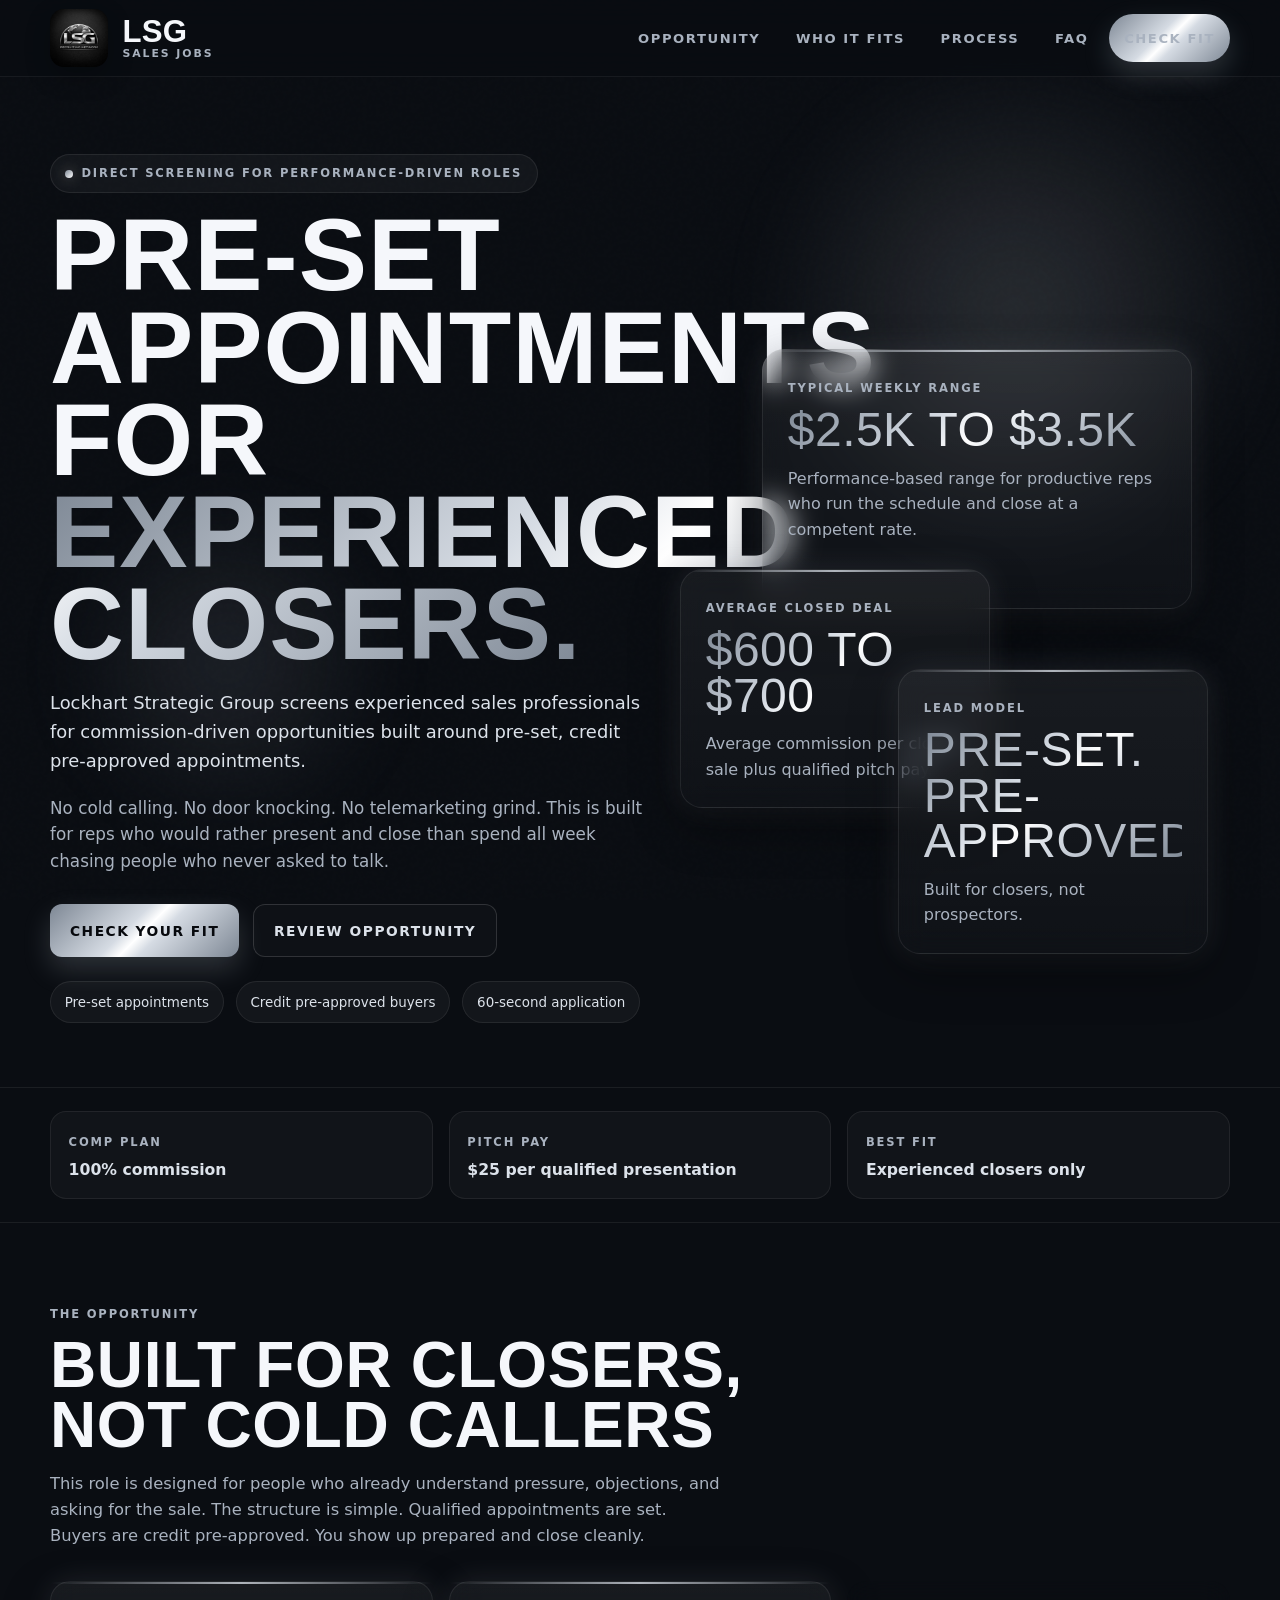
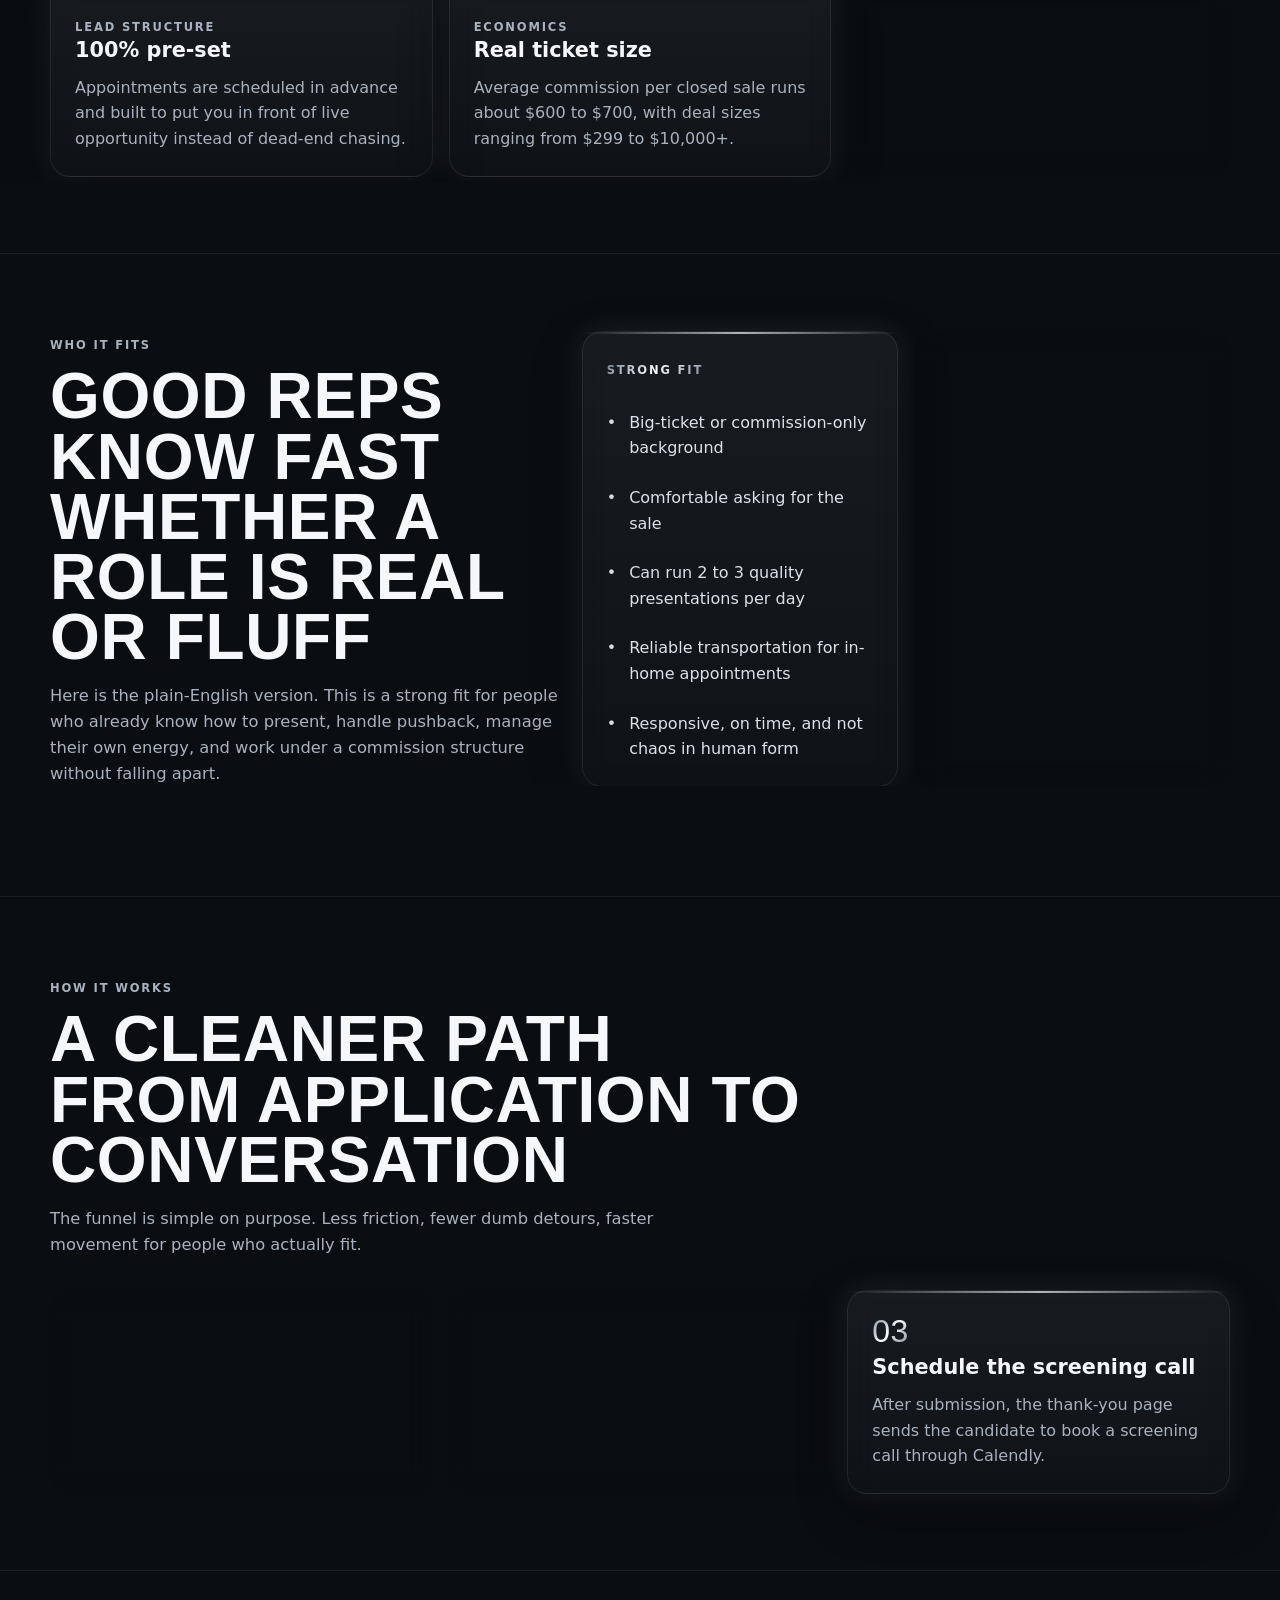
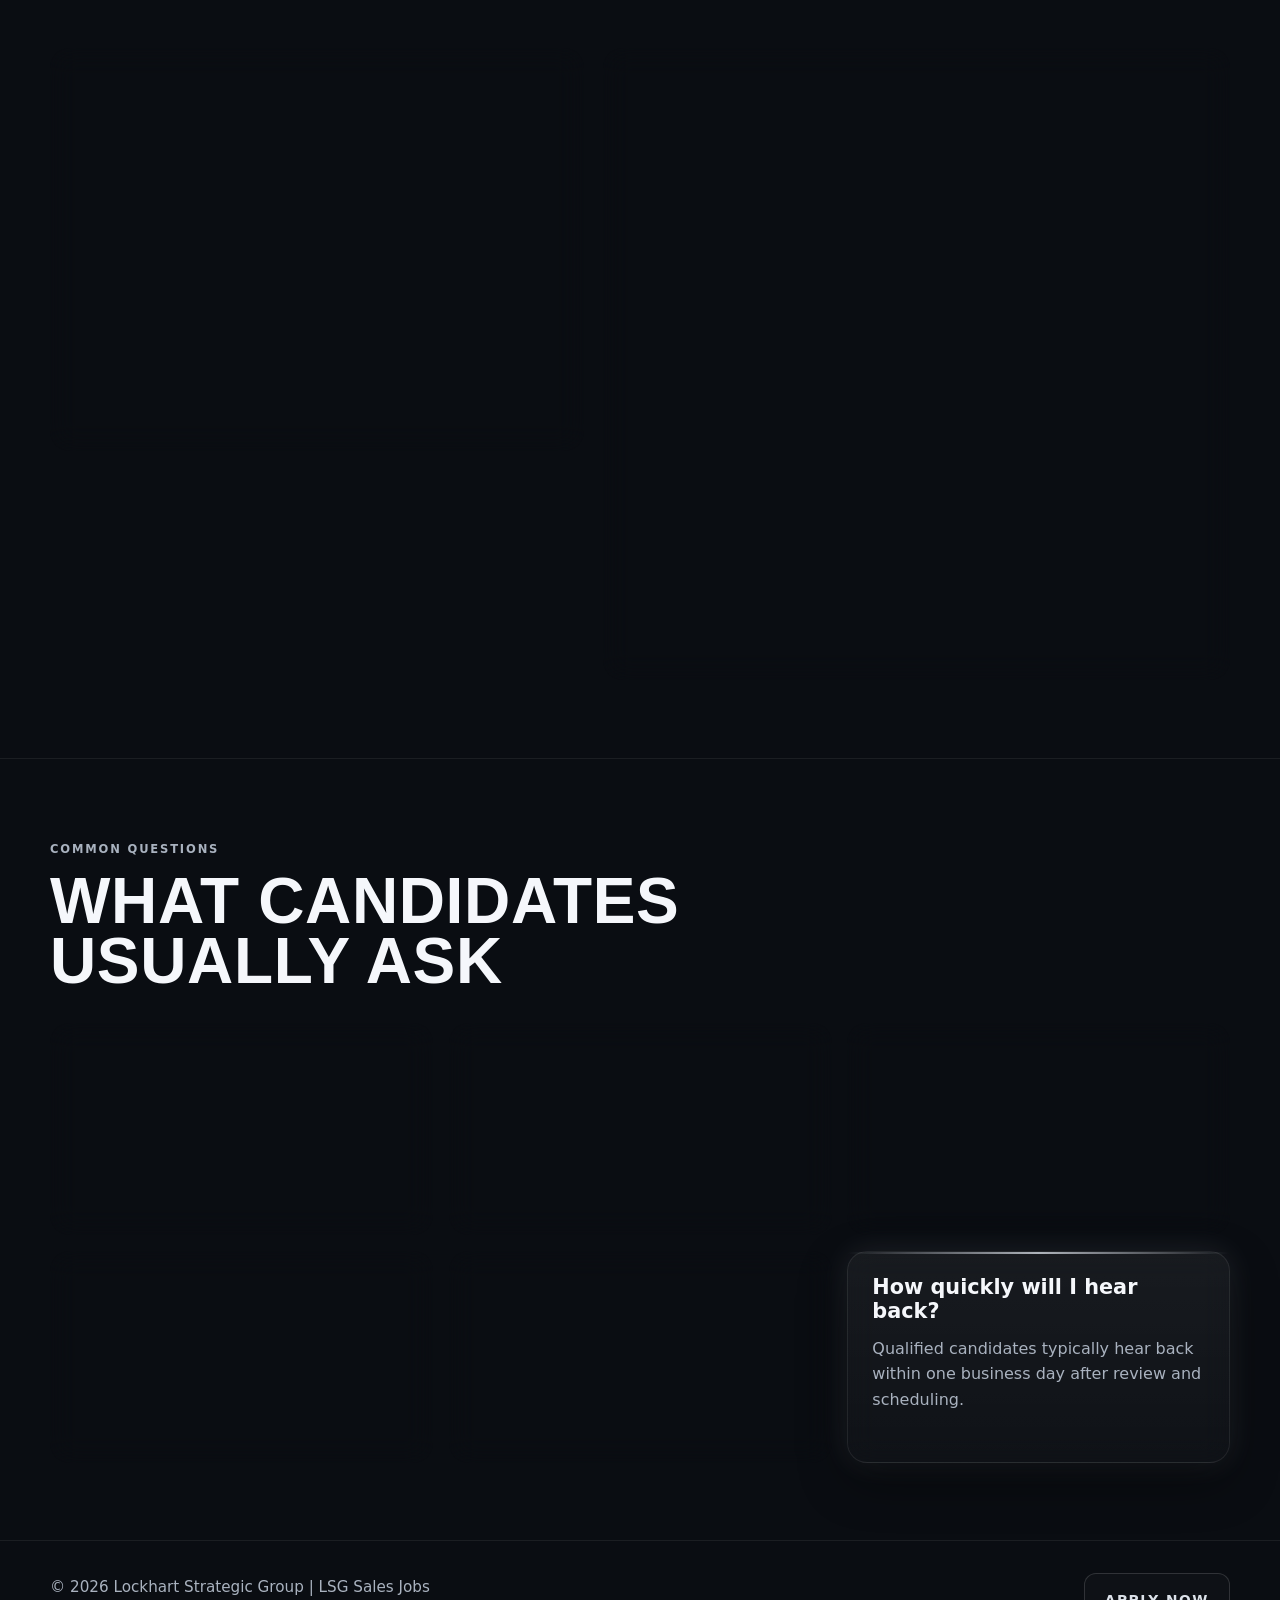
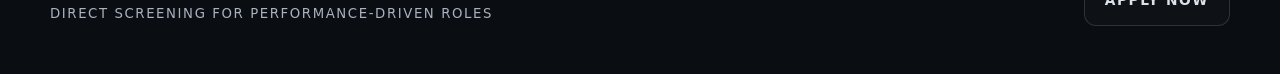
==== commit 94286b05: "Fix stylesheet link path in index.html" ====
--- a/index.html
+++ b/index.html
@@ -10,8 +10,7 @@
   <meta name="format-detection" content="telephone=no" />
   <link rel="canonical" href="https://lsgsalesjobs.com/" />
   <link rel="preload" as="image" href="/logo.webp" fetchpriority="high" />
-  <link rel="stylesheet" href="/styles.css" />
-
+<link rel="stylesheet" href="styles.css" />
   <meta property="og:site_name" content="LSG Sales Jobs" />
   <meta property="og:title" content="LSG Sales Jobs | Pre-Set Appointments for Experienced Closers" />
   <meta property="og:description" content="Experienced closers only. Pre-set appointments. Credit pre-approved buyers. Check your fit and apply in about 60 seconds." />
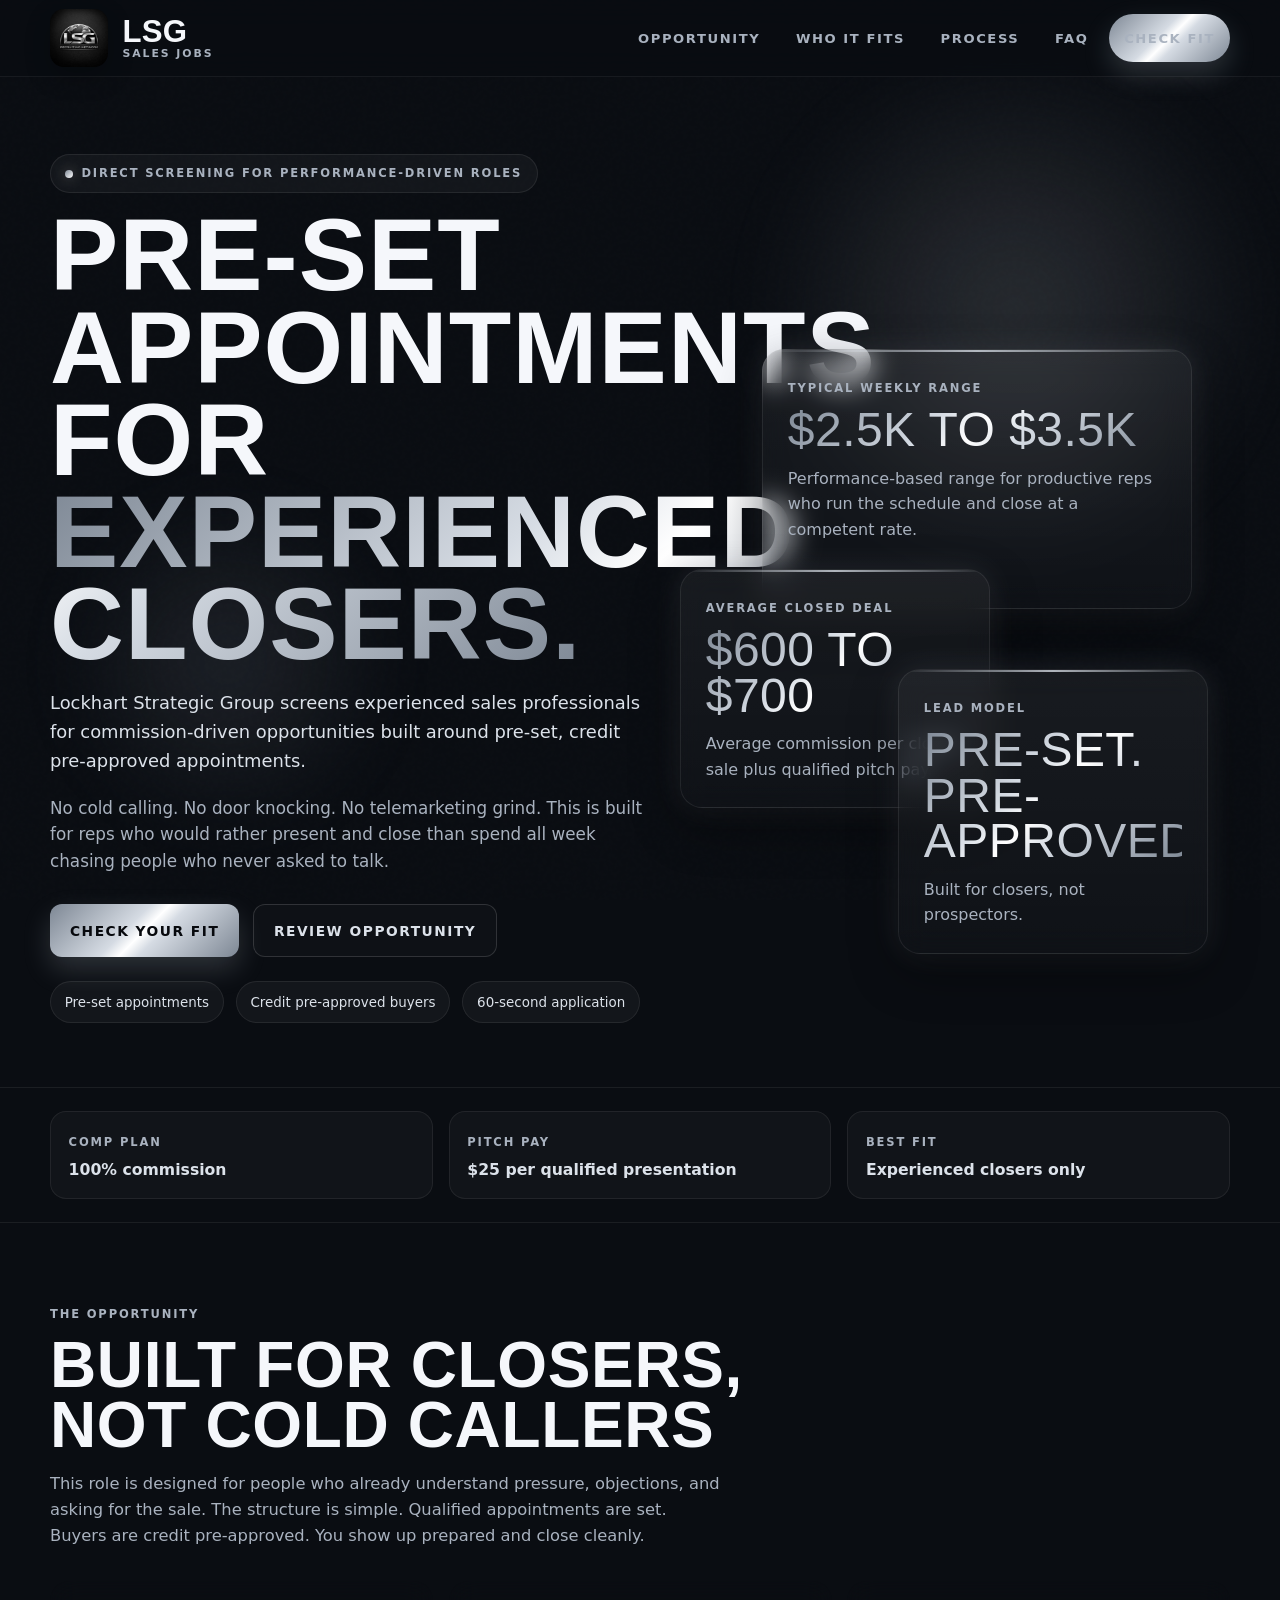
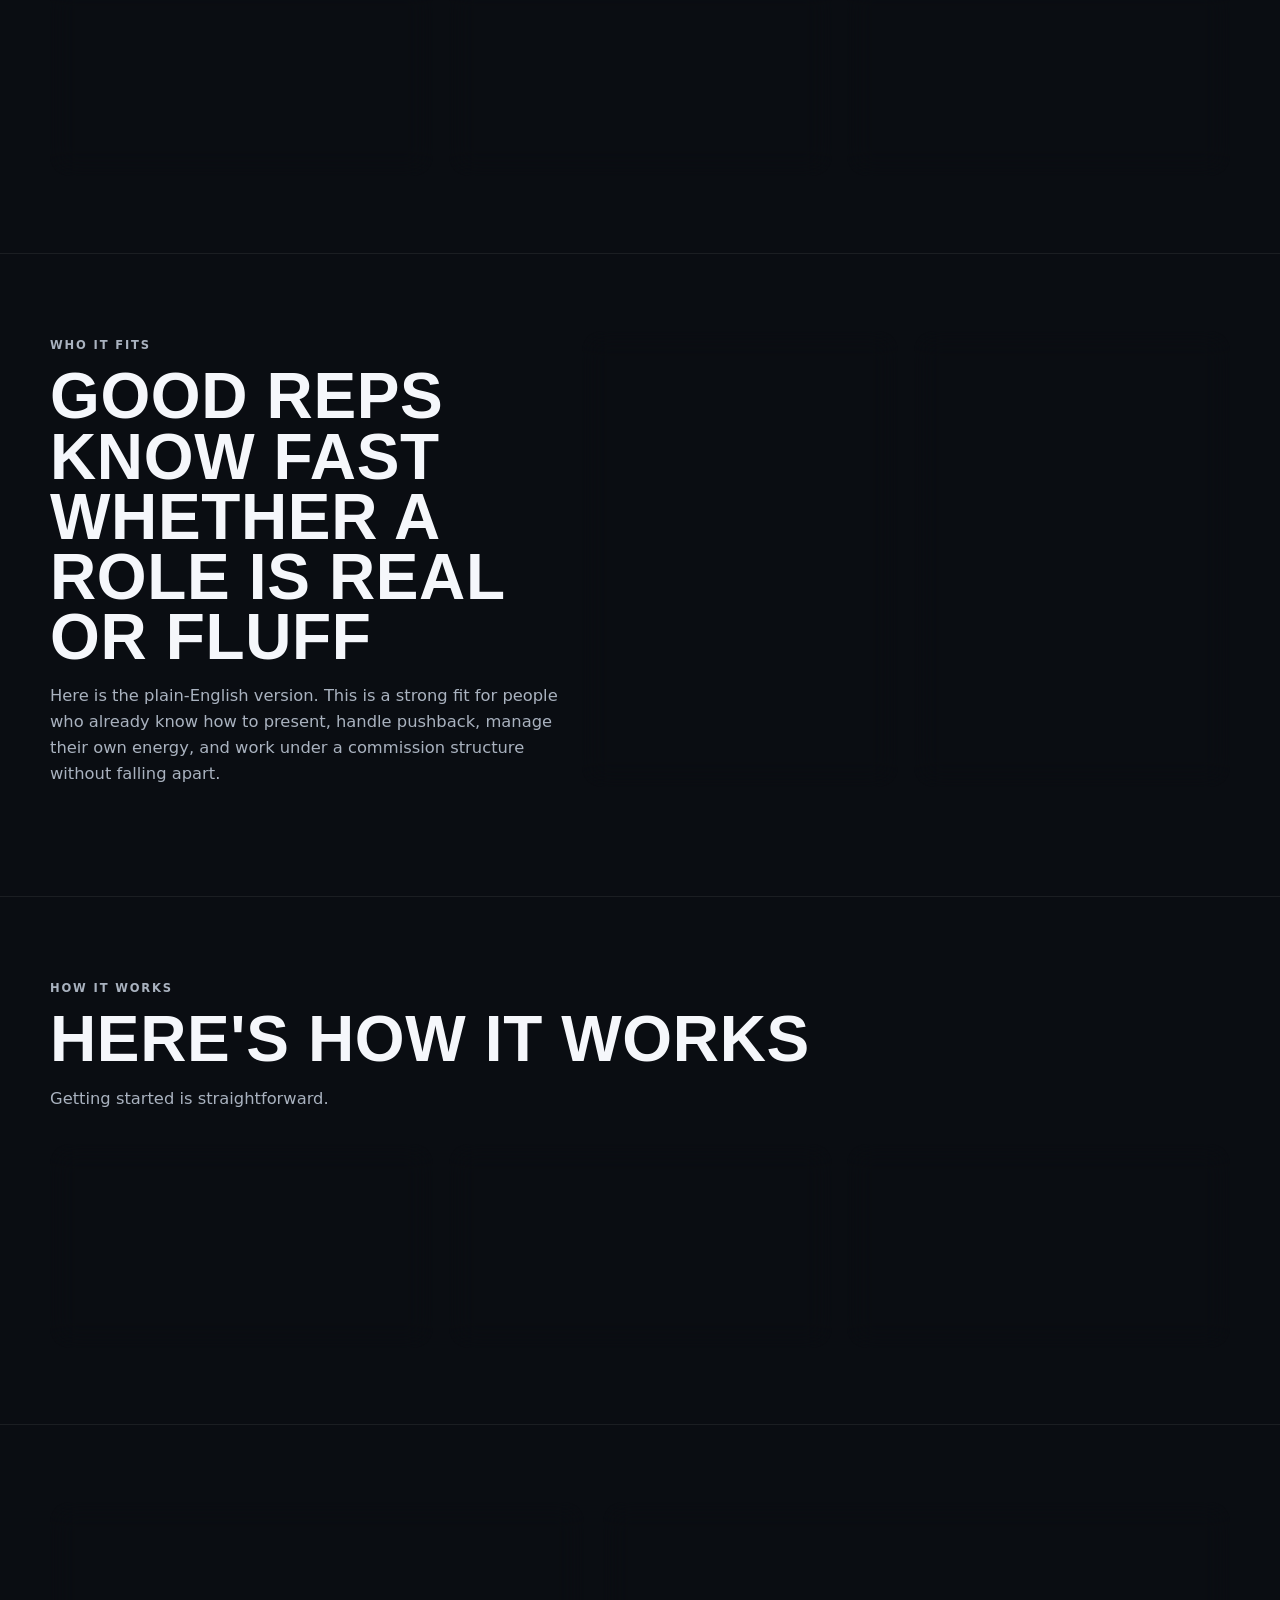
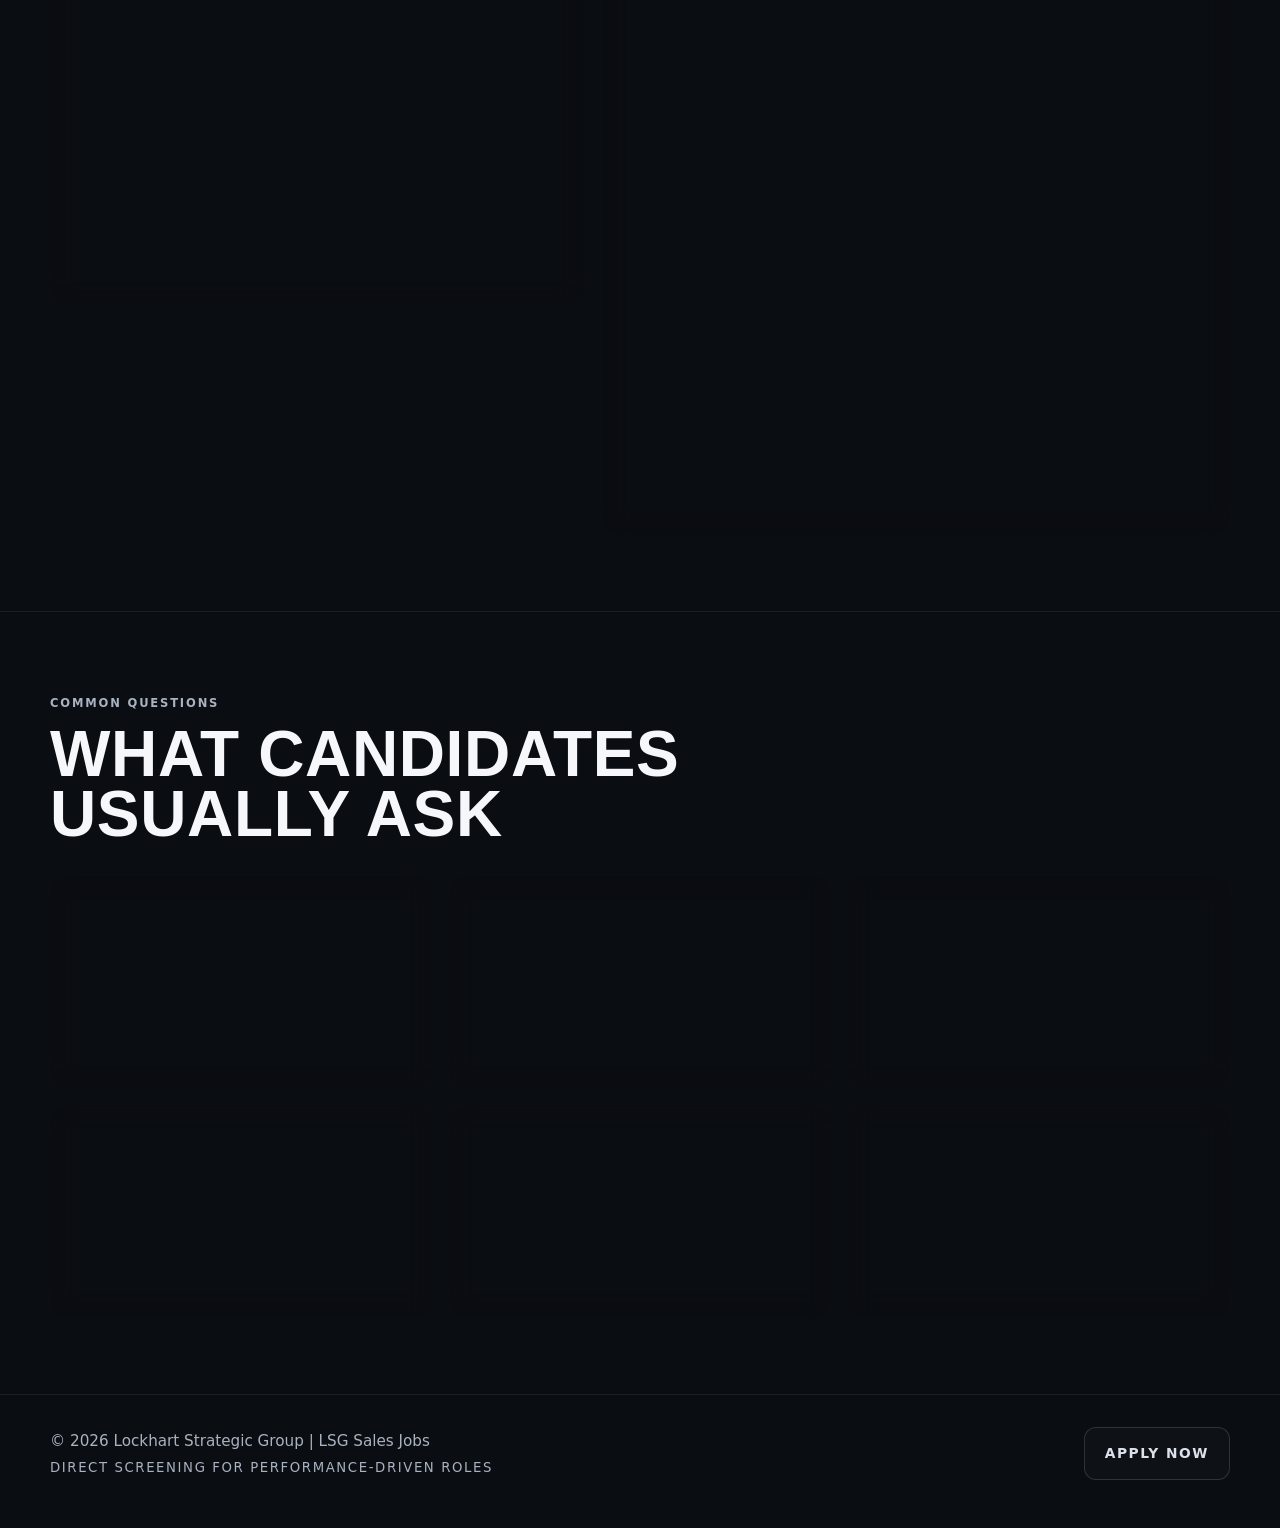
==== commit 546b24fe: "Add initial index.html for LSG Sales Jobs" ====
--- a/index.html
+++ b/index.html
@@ -10,7 +10,11 @@
   <meta name="format-detection" content="telephone=no" />
   <link rel="canonical" href="https://lsgsalesjobs.com/" />
   <link rel="preload" as="image" href="/logo.webp" fetchpriority="high" />
-<link rel="stylesheet" href="styles.css" />
+  <link rel="preconnect" href="https://fonts.googleapis.com" />
+  <link rel="preconnect" href="https://fonts.gstatic.com" crossorigin />
+  <link href="https://fonts.googleapis.com/css2?family=Barlow+Condensed:wght@700;800;900&family=Barlow:wght@400;500;600;700;800&display=swap" rel="stylesheet" />
+  <link rel="stylesheet" href="/styles.css" />
+
   <meta property="og:site_name" content="LSG Sales Jobs" />
   <meta property="og:title" content="LSG Sales Jobs | Pre-Set Appointments for Experienced Closers" />
   <meta property="og:description" content="Experienced closers only. Pre-set appointments. Credit pre-approved buyers. Check your fit and apply in about 60 seconds." />
@@ -208,9 +212,9 @@
       <div class="wrap">
         <div class="section-head reveal">
           <p class="section-label">How It Works</p>
-          <h2>A cleaner path from application to conversation</h2>
+          <h2>Here's how it works</h2>
           <p class="section-copy">
-            The funnel is simple on purpose. Less friction, fewer dumb detours, faster movement for people who actually fit.
+            Getting started is straightforward.
           </p>
         </div>
 
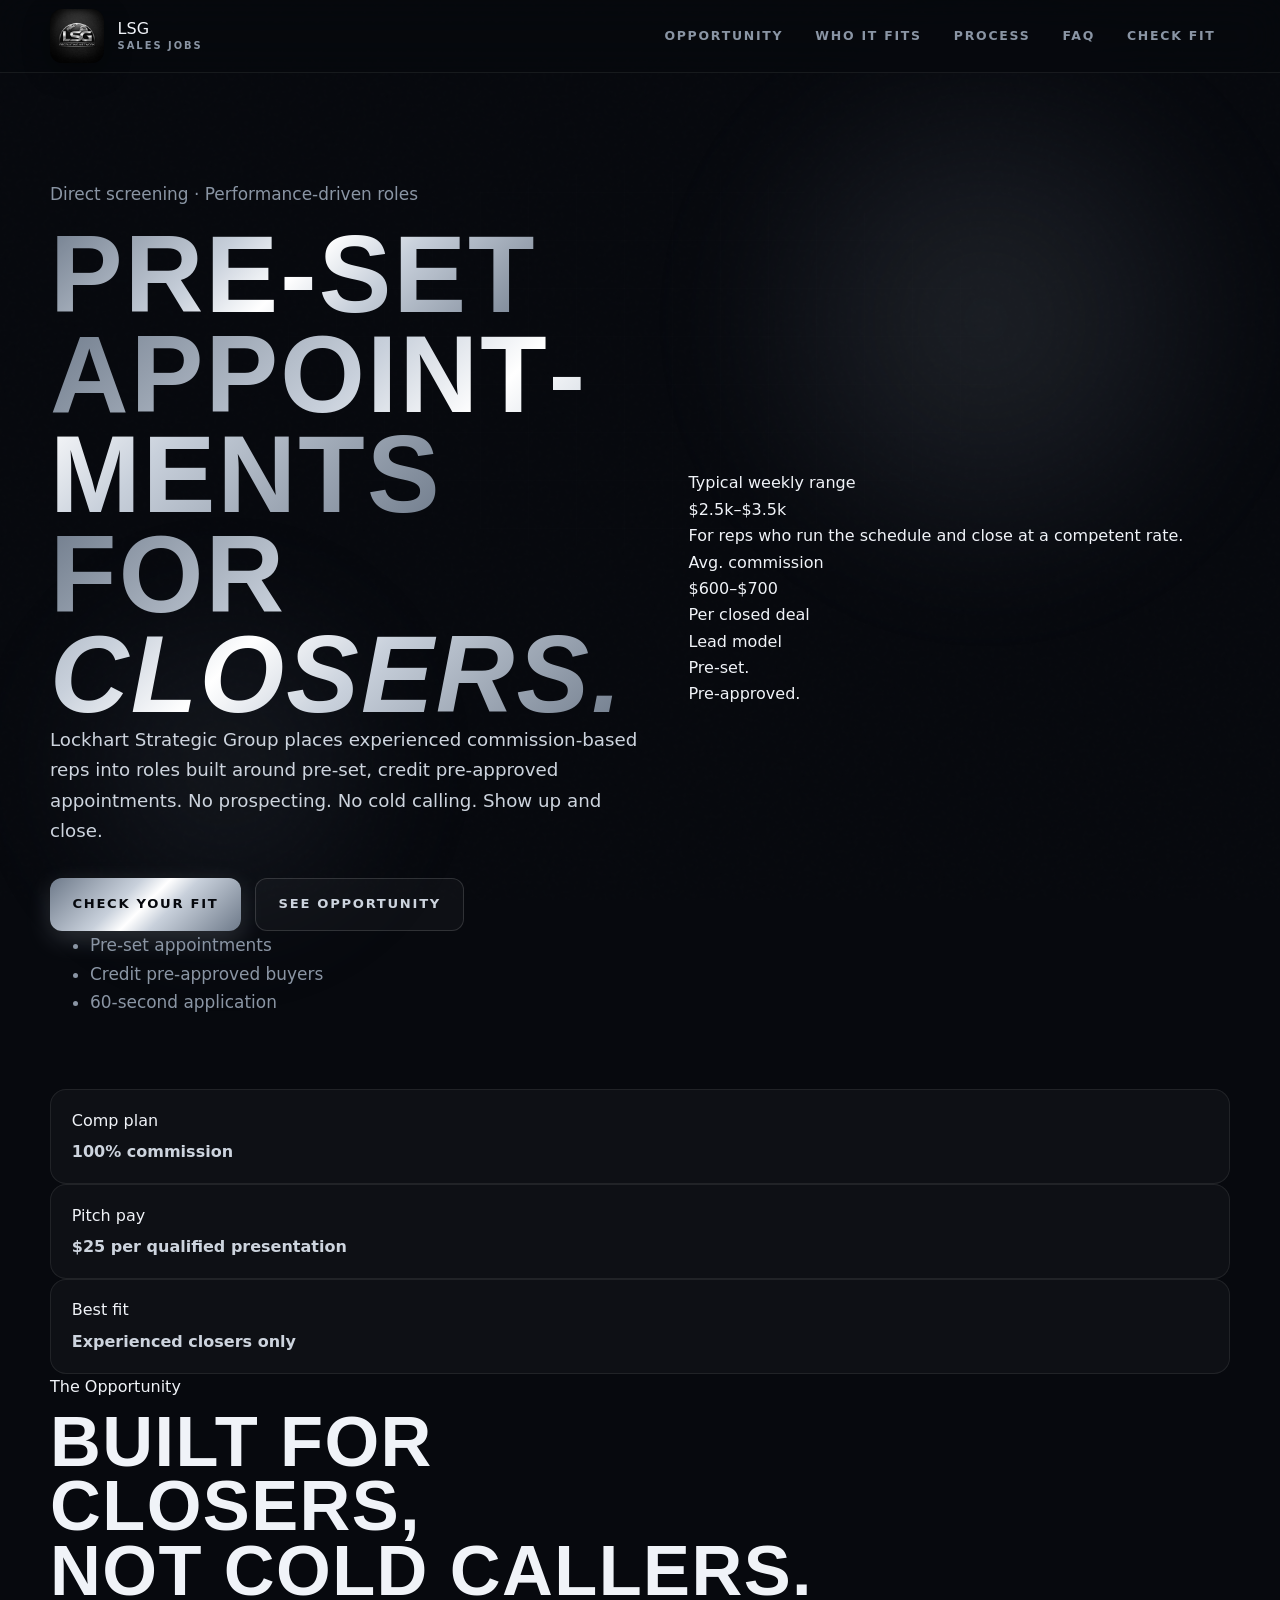
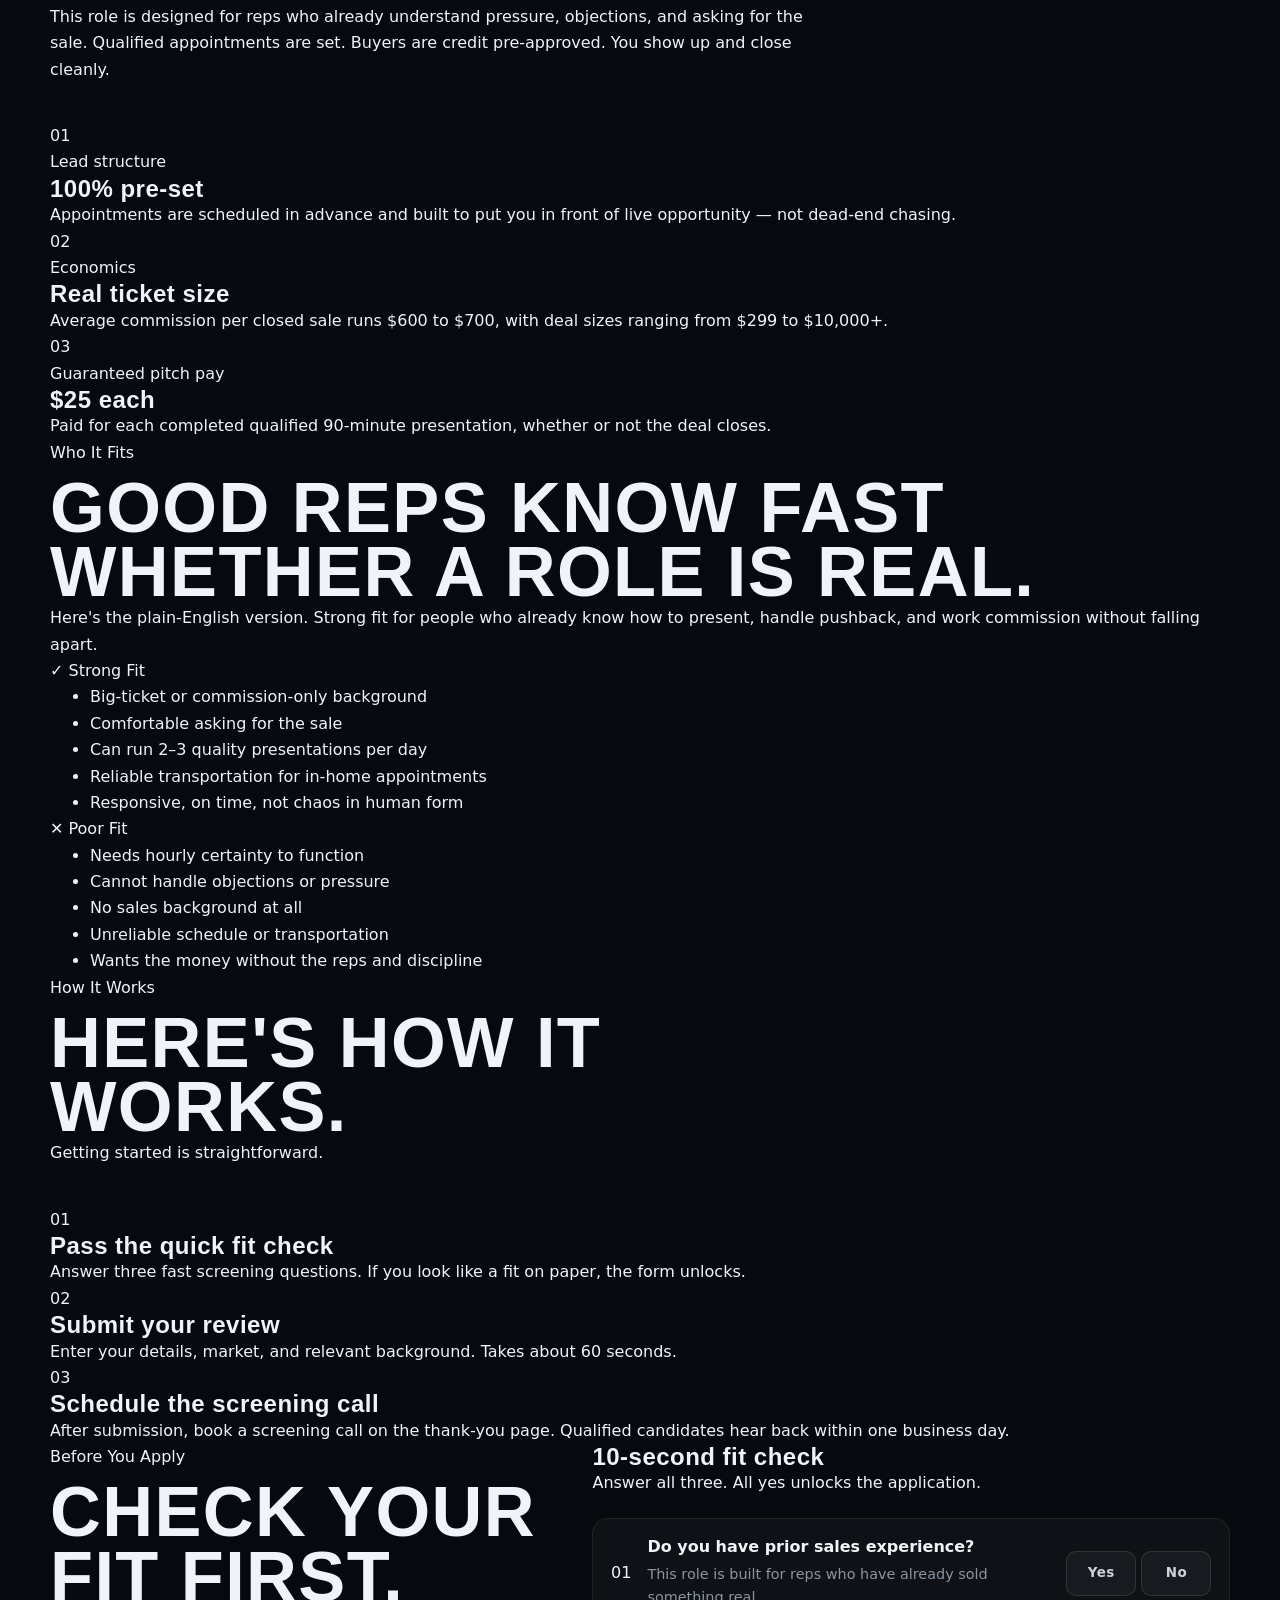
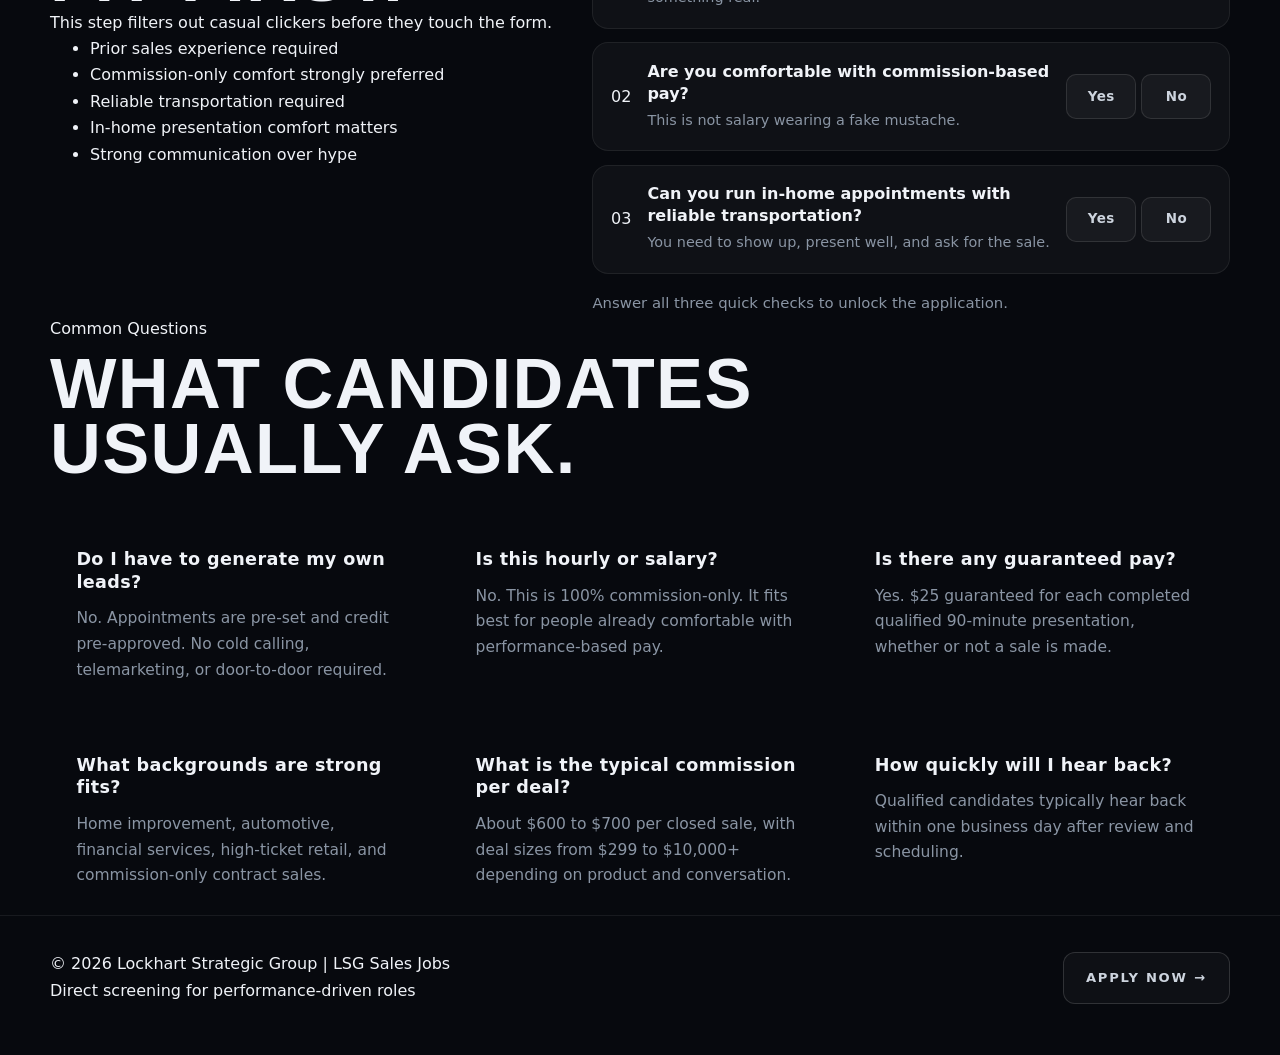
==== commit 0c158a46: "Add initial index.html for LSG Sales Jobs" ====
--- a/index.html
+++ b/index.html
@@ -6,15 +6,10 @@
   <title>LSG Sales Jobs | Pre-Set Appointments for Experienced Closers</title>
   <meta name="description" content="LSG screens experienced sales professionals for commission-driven opportunities with pre-set, credit pre-approved appointments. Check your fit and apply in about 60 seconds." />
   <meta name="robots" content="index,follow,max-image-preview:large" />
-  <meta name="theme-color" content="#0a0d12" />
+  <meta name="theme-color" content="#080a0f" />
   <meta name="format-detection" content="telephone=no" />
   <link rel="canonical" href="https://lsgsalesjobs.com/" />
   <link rel="preload" as="image" href="/logo.webp" fetchpriority="high" />
-  <link rel="preconnect" href="https://fonts.googleapis.com" />
-  <link rel="preconnect" href="https://fonts.gstatic.com" crossorigin />
-  <link href="https://fonts.googleapis.com/css2?family=Barlow+Condensed:wght@700;800;900&family=Barlow:wght@400;500;600;700;800&display=swap" rel="stylesheet" />
-  <link rel="stylesheet" href="/styles.css" />
-
   <meta property="og:site_name" content="LSG Sales Jobs" />
   <meta property="og:title" content="LSG Sales Jobs | Pre-Set Appointments for Experienced Closers" />
   <meta property="og:description" content="Experienced closers only. Pre-set appointments. Credit pre-approved buyers. Check your fit and apply in about 60 seconds." />
@@ -25,288 +20,294 @@
   <meta name="twitter:title" content="LSG Sales Jobs" />
   <meta name="twitter:description" content="Pre-set appointments for experienced closers." />
   <meta name="twitter:image" content="https://lsgsalesjobs.com/logo.webp" />
-
   <script type="application/ld+json">
-  {
-    "@context": "https://schema.org",
-    "@graph": [
-      {
-        "@type": "Organization",
-        "name": "LSG Sales Jobs",
-        "alternateName": "Lockhart Strategic Group",
-        "url": "https://lsgsalesjobs.com/",
-        "logo": "https://lsgsalesjobs.com/logo.webp",
-        "description": "Direct screening for performance-driven sales opportunities."
-      },
-      {
-        "@type": "WebSite",
-        "name": "LSG Sales Jobs",
-        "url": "https://lsgsalesjobs.com/"
-      }
-    ]
-  }
+  {"@context":"https://schema.org","@graph":[{"@type":"Organization","name":"LSG Sales Jobs","alternateName":"Lockhart Strategic Group","url":"https://lsgsalesjobs.com/","logo":"https://lsgsalesjobs.com/logo.webp","description":"Direct screening for performance-driven sales opportunities."},{"@type":"WebSite","name":"LSG Sales Jobs","url":"https://lsgsalesjobs.com/"}]}
   </script>
+  <link rel="preconnect" href="https://fonts.googleapis.com" />
+  <link rel="preconnect" href="https://fonts.gstatic.com" crossorigin />
+  <link href="https://fonts.googleapis.com/css2?family=Bebas+Neue&family=DM+Sans:ital,opsz,wght@0,9..40,300;0,9..40,400;0,9..40,500;0,9..40,600;0,9..40,700;1,9..40,400&family=DM+Mono:wght@400;500&display=swap" rel="stylesheet" />
+  <link rel="stylesheet" href="/styles.css" />
 </head>
 <body>
-  <div id="progress-bar" aria-hidden="true"></div>
+
   <div class="site-bg" aria-hidden="true">
+    <div class="bg-grid"></div>
     <div class="bg-orb orb-1"></div>
     <div class="bg-orb orb-2"></div>
-    <div class="bg-grid"></div>
+    <div class="bg-orb orb-3"></div>
     <div class="bg-noise"></div>
   </div>
+
+  <div id="progress-bar" aria-hidden="true"></div>
 
   <header class="nav">
     <div class="wrap nav-inner">
       <a class="brand" href="#top" aria-label="LSG Sales Jobs home">
-        <img src="/logo.webp" alt="LSG Sales Jobs logo" width="72" height="72" />
+        <img src="/logo.webp" alt="LSG" width="46" height="46" />
         <span class="brand-text">
-          <span class="brand-title">LSG</span>
+          <span class="brand-name">LSG</span>
           <span class="brand-sub">Sales Jobs</span>
         </span>
       </a>
-
       <button class="menu-toggle" type="button" aria-expanded="false" aria-controls="site-nav" aria-label="Open menu">
         <span></span><span></span><span></span>
       </button>
-
       <nav id="site-nav" class="nav-links" aria-label="Primary navigation">
         <a href="#opportunity">Opportunity</a>
         <a href="#fit">Who It Fits</a>
         <a href="#process">Process</a>
         <a href="#faq">FAQ</a>
-        <a href="#apply" class="btn btn-primary nav-cta">Check Fit</a>
+        <a href="#apply" class="btn btn-nav">Check Fit</a>
       </nav>
     </div>
   </header>
 
   <main id="top">
+
+    <!-- ═══ HERO ═══ -->
     <section class="hero">
+      <div class="hero-diagonal" aria-hidden="true"></div>
       <div class="wrap hero-grid">
-        <div class="hero-copy-wrap reveal">
-          <p class="eyebrow">Direct screening for performance-driven roles</p>
-          <h1>Pre-set appointments for <span>experienced closers.</span></h1>
-          <p class="hero-copy hero-lead">
-            Lockhart Strategic Group screens experienced sales professionals for commission-driven opportunities built around pre-set, credit pre-approved appointments.
-          </p>
-          <p class="hero-copy">
-            No cold calling. No door knocking. No telemarketing grind. This is built for reps who would rather present and close than spend all week chasing people who never asked to talk.
-          </p>
-
+
+        <div class="hero-copy reveal-up">
+          <div class="hero-badge">
+            <span class="badge-pip"></span>
+            <span>Direct screening · Performance-driven roles</span>
+          </div>
+          <h1>
+            <span class="h1-top">Pre-set</span>
+            <span class="h1-mid">appoint&shy;ments</span>
+            <span class="h1-bot">for <em>closers.</em></span>
+          </h1>
+          <p class="hero-lead">Lockhart Strategic Group places experienced commission-based reps into roles built around pre-set, credit pre-approved appointments. No prospecting. No cold calling. Show up and close.</p>
           <div class="hero-actions">
             <a href="#apply" class="btn btn-primary">Check Your Fit</a>
-            <a href="#opportunity" class="btn btn-ghost">Review Opportunity</a>
-          </div>
-
-          <ul class="hero-points" aria-label="Key role points">
+            <a href="#opportunity" class="btn btn-ghost">See Opportunity</a>
+          </div>
+          <ul class="hero-chips">
             <li>Pre-set appointments</li>
             <li>Credit pre-approved buyers</li>
             <li>60-second application</li>
           </ul>
         </div>
 
-        <div class="hero-stack reveal" aria-hidden="true">
-          <article class="panel stack-card stack-main">
-            <p class="stack-label">Typical weekly range</p>
-            <p class="stack-value">$2.5k to $3.5k</p>
-            <p>Performance-based range for productive reps who run the schedule and close at a competent rate.</p>
-          </article>
-          <article class="panel stack-card stack-side stack-side-a">
-            <p class="stack-label">Average closed deal</p>
-            <p class="stack-value">$600 to $700</p>
-            <p>Average commission per closed sale plus qualified pitch pay.</p>
-          </article>
-          <article class="panel stack-card stack-side stack-side-b">
-            <p class="stack-label">Lead model</p>
-            <p class="stack-value">Pre-set. Pre-approved.</p>
-            <p>Built for closers, not prospectors.</p>
-          </article>
-        </div>
-      </div>
-    </section>
-
-    <section class="signal-bar section-border">
-      <div class="wrap signal-grid reveal">
+        <div class="hero-stats reveal-up reveal-delay">
+          <div class="stat-card stat-card--main glass">
+            <p class="stat-eyebrow">Typical weekly range</p>
+            <p class="stat-big">$2.5k–$3.5k</p>
+            <p class="stat-note">For reps who run the schedule and close at a competent rate.</p>
+            <div class="stat-meter"><div class="stat-meter-fill"></div></div>
+          </div>
+          <div class="stat-row">
+            <div class="stat-card stat-card--sm glass">
+              <p class="stat-eyebrow">Avg. commission</p>
+              <p class="stat-mid">$600–$700</p>
+              <p class="stat-note">Per closed deal</p>
+            </div>
+            <div class="stat-card stat-card--sm stat-card--chrome glass">
+              <p class="stat-eyebrow">Lead model</p>
+              <p class="stat-mid">Pre-set.</p>
+              <p class="stat-note">Pre-approved.</p>
+            </div>
+          </div>
+        </div>
+
+      </div>
+    </section>
+
+    <!-- ═══ SIGNAL STRIP ═══ -->
+    <div class="signal-strip">
+      <div class="wrap signal-inner">
         <div class="signal-item">
-          <span class="signal-kicker">Comp plan</span>
-          <strong>100% commission</strong>
-        </div>
+          <span class="signal-key">Comp plan</span>
+          <strong class="signal-val">100% commission</strong>
+        </div>
+        <div class="signal-divider" aria-hidden="true"></div>
         <div class="signal-item">
-          <span class="signal-kicker">Pitch pay</span>
-          <strong>$25 per qualified presentation</strong>
-        </div>
+          <span class="signal-key">Pitch pay</span>
+          <strong class="signal-val">$25 per qualified presentation</strong>
+        </div>
+        <div class="signal-divider" aria-hidden="true"></div>
         <div class="signal-item">
-          <span class="signal-kicker">Best fit</span>
-          <strong>Experienced closers only</strong>
-        </div>
-      </div>
-    </section>
-
-    <section id="opportunity" class="block section-border">
+          <span class="signal-key">Best fit</span>
+          <strong class="signal-val">Experienced closers only</strong>
+        </div>
+      </div>
+    </div>
+
+    <!-- ═══ OPPORTUNITY ═══ -->
+    <section id="opportunity" class="section">
       <div class="wrap">
-        <div class="section-head reveal">
-          <p class="section-label">The Opportunity</p>
-          <h2>Built for closers, not cold callers</h2>
-          <p class="section-copy">
-            This role is designed for people who already understand pressure, objections, and asking for the sale. The structure is simple. Qualified appointments are set. Buyers are credit pre-approved. You show up prepared and close cleanly.
-          </p>
-        </div>
-
-        <div class="card-grid card-grid-3">
-          <article class="panel feature-card reveal tilt-card">
-            <p class="card-label">Lead structure</p>
+        <header class="section-head reveal-up">
+          <p class="section-kicker"><span class="kicker-line"></span>The Opportunity</p>
+          <h2>Built for closers,<br>not cold callers.</h2>
+          <p class="section-desc">This role is designed for reps who already understand pressure, objections, and asking for the sale. Qualified appointments are set. Buyers are credit pre-approved. You show up and close cleanly.</p>
+        </header>
+        <div class="card-trio">
+          <article class="trio-card glass tilt-card reveal-up">
+            <div class="trio-num">01</div>
+            <p class="trio-tag">Lead structure</p>
             <h3>100% pre-set</h3>
-            <p>Appointments are scheduled in advance and built to put you in front of live opportunity instead of dead-end chasing.</p>
-          </article>
-          <article class="panel feature-card reveal tilt-card">
-            <p class="card-label">Economics</p>
+            <p>Appointments are scheduled in advance and built to put you in front of live opportunity — not dead-end chasing.</p>
+          </article>
+          <article class="trio-card glass tilt-card reveal-up reveal-delay-1">
+            <div class="trio-num">02</div>
+            <p class="trio-tag">Economics</p>
             <h3>Real ticket size</h3>
-            <p>Average commission per closed sale runs about $600 to $700, with deal sizes ranging from $299 to $10,000+.</p>
-          </article>
-          <article class="panel feature-card reveal tilt-card">
-            <p class="card-label">Qualified pitch pay</p>
+            <p>Average commission per closed sale runs $600 to $700, with deal sizes ranging from $299 to $10,000+.</p>
+          </article>
+          <article class="trio-card glass tilt-card reveal-up reveal-delay-2">
+            <div class="trio-num">03</div>
+            <p class="trio-tag">Guaranteed pitch pay</p>
             <h3>$25 each</h3>
-            <p>Guaranteed for each completed qualified 90-minute presentation, whether or not the deal closes.</p>
-          </article>
-        </div>
-      </div>
-    </section>
-
-    <section id="fit" class="block section-border">
-      <div class="wrap fit-grid">
-        <div class="section-head reveal fit-copy">
-          <p class="section-label">Who It Fits</p>
-          <h2>Good reps know fast whether a role is real or fluff</h2>
-          <p class="section-copy">
-            Here is the plain-English version. This is a strong fit for people who already know how to present, handle pushback, manage their own energy, and work under a commission structure without falling apart.
-          </p>
-        </div>
-
-        <div class="dual-cards">
-          <article class="panel reveal compare-card compare-good">
-            <p class="card-label">Strong fit</p>
-            <ul class="clean-list">
-              <li>Big-ticket or commission-only background</li>
-              <li>Comfortable asking for the sale</li>
-              <li>Can run 2 to 3 quality presentations per day</li>
-              <li>Reliable transportation for in-home appointments</li>
-              <li>Responsive, on time, and not chaos in human form</li>
-            </ul>
-          </article>
-
-          <article class="panel reveal compare-card compare-bad">
-            <p class="card-label">Poor fit</p>
-            <ul class="clean-list">
-              <li>Needs hourly certainty to function</li>
-              <li>Cannot handle objections or pressure</li>
-              <li>No sales background at all</li>
-              <li>Unreliable schedule or transportation</li>
-              <li>Wants the money without the reps and discipline</li>
-            </ul>
-          </article>
-        </div>
-      </div>
-    </section>
-
-    <section id="process" class="block section-border">
+            <p>Paid for each completed qualified 90-minute presentation, whether or not the deal closes.</p>
+          </article>
+        </div>
+      </div>
+    </section>
+
+    <!-- ═══ WHO IT FITS ═══ -->
+    <section id="fit" class="section section--dark">
       <div class="wrap">
-        <div class="section-head reveal">
-          <p class="section-label">How It Works</p>
-          <h2>Here's how it works</h2>
-          <p class="section-copy">
-            Getting started is straightforward.
-          </p>
-        </div>
-
-        <div class="timeline-grid">
-          <article class="panel timeline-card reveal">
-            <span class="step-num">01</span>
-            <h3>Pass the quick fit check</h3>
-            <p>Answer three fast screening questions. If you look like a fit on paper, the form unlocks.</p>
-          </article>
-          <article class="panel timeline-card reveal">
-            <span class="step-num">02</span>
-            <h3>Submit your review</h3>
-            <p>Enter your details, market, and relevant background. Netlify captures the submission directly.</p>
-          </article>
-          <article class="panel timeline-card reveal">
-            <span class="step-num">03</span>
-            <h3>Schedule the screening call</h3>
-            <p>After submission, the thank-you page sends the candidate to book a screening call through Calendly.</p>
-          </article>
-        </div>
-      </div>
-    </section>
-
-    <section id="apply" class="block section-border apply-section">
+        <div class="fit-layout">
+          <div class="fit-copy reveal-up">
+            <p class="section-kicker"><span class="kicker-line"></span>Who It Fits</p>
+            <h2>Good reps know fast whether a role is real.</h2>
+            <p class="section-desc">Here's the plain-English version. Strong fit for people who already know how to present, handle pushback, and work commission without falling apart.</p>
+          </div>
+          <div class="fit-cards">
+            <article class="fit-card fit-good glass reveal-up">
+              <div class="fit-header">
+                <span class="fit-badge fit-badge--good">✓ Strong Fit</span>
+              </div>
+              <ul class="fit-list">
+                <li>Big-ticket or commission-only background</li>
+                <li>Comfortable asking for the sale</li>
+                <li>Can run 2–3 quality presentations per day</li>
+                <li>Reliable transportation for in-home appointments</li>
+                <li>Responsive, on time, not chaos in human form</li>
+              </ul>
+            </article>
+            <article class="fit-card fit-bad glass reveal-up reveal-delay-1">
+              <div class="fit-header">
+                <span class="fit-badge fit-badge--bad">✕ Poor Fit</span>
+              </div>
+              <ul class="fit-list fit-list--bad">
+                <li>Needs hourly certainty to function</li>
+                <li>Cannot handle objections or pressure</li>
+                <li>No sales background at all</li>
+                <li>Unreliable schedule or transportation</li>
+                <li>Wants the money without the reps and discipline</li>
+              </ul>
+            </article>
+          </div>
+        </div>
+      </div>
+    </section>
+
+    <!-- ═══ PROCESS ═══ -->
+    <section id="process" class="section">
+      <div class="wrap">
+        <header class="section-head reveal-up">
+          <p class="section-kicker"><span class="kicker-line"></span>How It Works</p>
+          <h2>Here's how it works.</h2>
+          <p class="section-desc">Getting started is straightforward.</p>
+        </header>
+        <div class="process-steps">
+          <article class="process-card glass reveal-up">
+            <span class="process-n">01</span>
+            <div>
+              <h3>Pass the quick fit check</h3>
+              <p>Answer three fast screening questions. If you look like a fit on paper, the form unlocks.</p>
+            </div>
+          </article>
+          <article class="process-card glass reveal-up reveal-delay-1">
+            <span class="process-n">02</span>
+            <div>
+              <h3>Submit your review</h3>
+              <p>Enter your details, market, and relevant background. Takes about 60 seconds.</p>
+            </div>
+          </article>
+          <article class="process-card glass reveal-up reveal-delay-2">
+            <span class="process-n">03</span>
+            <div>
+              <h3>Schedule the screening call</h3>
+              <p>After submission, book a screening call on the thank-you page. Qualified candidates hear back within one business day.</p>
+            </div>
+          </article>
+        </div>
+      </div>
+    </section>
+
+    <!-- ═══ APPLY ═══ -->
+    <section id="apply" class="section section--apply">
       <div class="wrap apply-grid">
-        <aside class="panel apply-left reveal">
-          <p class="section-label">Before You Apply</p>
-          <h2 class="apply-title">Check your fit first</h2>
-          <p class="section-copy apply-copy">
-            This extra step usually increases completed applications because it filters out casual clickers before they touch the form. Tiny psychological lever. Big effect.
-          </p>
-
-          <ul class="checklist">
+
+        <aside class="apply-aside glass reveal-up">
+          <p class="section-kicker"><span class="kicker-line"></span>Before You Apply</p>
+          <h2 class="aside-h2">Check your fit first.</h2>
+          <p class="aside-desc">This step filters out casual clickers before they touch the form.</p>
+          <ul class="aside-list">
             <li>Prior sales experience required</li>
             <li>Commission-only comfort strongly preferred</li>
             <li>Reliable transportation required</li>
             <li>In-home presentation comfort matters</li>
-            <li>Strong communication matters more than hype</li>
+            <li>Strong communication over hype</li>
           </ul>
         </aside>
 
-        <div class="panel apply-right reveal">
-          <div class="panel-glow" aria-hidden="true"></div>
-
-          <section class="qualification-gate" aria-labelledby="gate-heading">
-            <h3 id="gate-heading">10-second fit check</h3>
-            <p class="sub">Answer all three. If you hit yes on all of them, the application opens below.</p>
+        <div class="apply-panel glass reveal-up reveal-delay-1">
+          <div class="apply-glow" aria-hidden="true"></div>
+
+          <section class="gate" aria-labelledby="gate-heading">
+            <h3 id="gate-heading" class="gate-title">10-second fit check</h3>
+            <p class="gate-sub">Answer all three. All yes unlocks the application.</p>
 
             <div class="gate-list" role="group" aria-label="Quick qualification check">
+
               <article class="gate-card" data-gate-card>
-                <div class="gate-step">01</div>
+                <div class="gate-n">01</div>
                 <div class="gate-copy">
                   <h4>Do you have prior sales experience?</h4>
                   <p>This role is built for reps who have already sold something real.</p>
                 </div>
-                <div class="gate-actions">
+                <div class="gate-btns">
                   <button type="button" class="gate-btn" data-gate="experience" data-value="yes">Yes</button>
-                  <button type="button" class="gate-btn gate-btn-no" data-gate="experience" data-value="no">No</button>
+                  <button type="button" class="gate-btn gate-btn--no" data-gate="experience" data-value="no">No</button>
                 </div>
               </article>
 
               <article class="gate-card" data-gate-card>
-                <div class="gate-step">02</div>
+                <div class="gate-n">02</div>
                 <div class="gate-copy">
                   <h4>Are you comfortable with commission-based pay?</h4>
-                  <p>This is not salary camouflage wearing a fake mustache.</p>
-                </div>
-                <div class="gate-actions">
+                  <p>This is not salary wearing a fake mustache.</p>
+                </div>
+                <div class="gate-btns">
                   <button type="button" class="gate-btn" data-gate="commission" data-value="yes">Yes</button>
-                  <button type="button" class="gate-btn gate-btn-no" data-gate="commission" data-value="no">No</button>
+                  <button type="button" class="gate-btn gate-btn--no" data-gate="commission" data-value="no">No</button>
                 </div>
               </article>
 
               <article class="gate-card" data-gate-card>
-                <div class="gate-step">03</div>
+                <div class="gate-n">03</div>
                 <div class="gate-copy">
                   <h4>Can you run in-home appointments with reliable transportation?</h4>
-                  <p>You need to be able to show up, present well, and ask for the sale.</p>
-                </div>
-                <div class="gate-actions">
+                  <p>You need to show up, present well, and ask for the sale.</p>
+                </div>
+                <div class="gate-btns">
                   <button type="button" class="gate-btn" data-gate="transport" data-value="yes">Yes</button>
-                  <button type="button" class="gate-btn gate-btn-no" data-gate="transport" data-value="no">No</button>
+                  <button type="button" class="gate-btn gate-btn--no" data-gate="transport" data-value="no">No</button>
                 </div>
               </article>
-            </div>
-
-            <p class="gate-feedback" id="gate-feedback" aria-live="polite">Answer all three quick checks to unlock the application.</p>
+
+            </div>
+            <p class="gate-feedback" id="gate-feedback" aria-live="polite">Answer all three to unlock the application.</p>
           </section>
 
-          <section class="application-form-wrap" id="application-form-wrap" hidden aria-labelledby="form-heading">
-            <h3 id="form-heading">Start your review</h3>
-            <p class="sub">Takes about 60 seconds. Submit your details, then use the thank-you page to schedule your screening call.</p>
+          <section class="form-section" id="application-form-wrap" hidden aria-labelledby="form-heading">
+            <h3 id="form-heading" class="form-title">Start your review</h3>
+            <p class="form-sub">Takes about 60 seconds.</p>
 
             <form id="lsg-form" name="lsg-screening" method="POST" action="/thank-you.html" data-netlify="true" netlify-honeypot="bot-field">
               <input type="hidden" name="form-name" value="lsg-screening" />
@@ -318,33 +319,28 @@
               <input type="hidden" name="utm_campaign" id="utm-campaign" value="" />
               <input type="hidden" name="utm_content" id="utm-content" value="" />
               <input type="hidden" name="utm_term" id="utm-term" value="" />
-
-              <p class="hidden-field">
-                <label>Do not fill this out: <input name="bot-field" /></label>
-              </p>
+              <p class="hidden-field"><label>Do not fill: <input name="bot-field" /></label></p>
 
               <div class="form-row">
-                <label>
+                <label class="f-field">
                   <span>Full name</span>
                   <input type="text" name="name" placeholder="Full name" required autocomplete="name" />
                 </label>
-                <label>
+                <label class="f-field">
                   <span>Mobile number</span>
                   <input type="tel" name="phone" placeholder="Mobile number" required autocomplete="tel" inputmode="tel" />
                 </label>
               </div>
-
-              <label>
+              <label class="f-field">
                 <span>Email address</span>
-                <input type="email" name="email" placeholder="Email address" required autocomplete="email" inputmode="email" />
+                <input type="email" name="email" placeholder="Email address" required autocomplete="email" />
               </label>
-
               <div class="form-row">
-                <label>
+                <label class="f-field">
                   <span>Primary market</span>
-                  <input type="text" name="market" placeholder="City, State" required autocomplete="address-level2" />
+                  <input type="text" name="market" placeholder="City, State" required />
                 </label>
-                <label>
+                <label class="f-field">
                   <span>Sales background</span>
                   <select name="experience" required>
                     <option value="">Select background</option>
@@ -357,75 +353,71 @@
                   </select>
                 </label>
               </div>
-
-              <label>
+              <label class="f-field">
                 <span>Relevant notes</span>
                 <textarea name="notes" placeholder="Anything relevant we should know before the screening call"></textarea>
               </label>
-
-              <label class="consent-row">
+              <label class="f-field f-consent">
                 <input type="checkbox" name="future_updates_jobs" value="yes" />
-                <span>Yes, keep me on the email list for future job updates and opportunities.</span>
+                <span>Keep me on the list for future opportunities.</span>
               </label>
-
-              <button type="submit" class="btn btn-submit">Submit Qualification</button>
+              <button type="submit" class="btn btn-submit">Submit Qualification →</button>
             </form>
-
-            <noscript>
-              <p class="noscript-note">JavaScript is off. The form still works, but the quick gate and tracking fields will not auto-fill.</p>
-            </noscript>
+            <noscript><p class="noscript-note">JavaScript is off. The form still works but tracking fields won't auto-fill.</p></noscript>
           </section>
-        </div>
-      </div>
-    </section>
-
-    <section id="faq" class="block section-border">
+
+        </div>
+      </div>
+    </section>
+
+    <!-- ═══ FAQ ═══ -->
+    <section id="faq" class="section section--dark">
       <div class="wrap">
-        <div class="section-head reveal">
-          <p class="section-label">Common Questions</p>
-          <h2>What candidates usually ask</h2>
-        </div>
-
+        <header class="section-head reveal-up">
+          <p class="section-kicker"><span class="kicker-line"></span>Common Questions</p>
+          <h2>What candidates usually ask.</h2>
+        </header>
         <div class="faq-grid">
-          <article class="panel faq-card reveal">
+          <article class="faq-card glass reveal-up">
             <h3>Do I have to generate my own leads?</h3>
-            <p>No. Appointments are pre-set and credit pre-approved. No cold calling, telemarketing, or door-to-door prospecting is required.</p>
-          </article>
-          <article class="panel faq-card reveal">
-            <h3>Is this hourly or salary-based?</h3>
-            <p>No. This is a 100% commission-only opportunity. It fits best for people already comfortable with performance-based compensation.</p>
-          </article>
-          <article class="panel faq-card reveal">
+            <p>No. Appointments are pre-set and credit pre-approved. No cold calling, telemarketing, or door-to-door required.</p>
+          </article>
+          <article class="faq-card glass reveal-up reveal-delay-1">
+            <h3>Is this hourly or salary?</h3>
+            <p>No. This is 100% commission-only. It fits best for people already comfortable with performance-based pay.</p>
+          </article>
+          <article class="faq-card glass reveal-up reveal-delay-2">
             <h3>Is there any guaranteed pay?</h3>
-            <p>Yes. There is a guaranteed $25 pitch commission for each completed qualified presentation, whether or not a sale is made.</p>
-          </article>
-          <article class="panel faq-card reveal">
+            <p>Yes. $25 guaranteed for each completed qualified 90-minute presentation, whether or not a sale is made.</p>
+          </article>
+          <article class="faq-card glass reveal-up">
             <h3>What backgrounds are strong fits?</h3>
-            <p>Home improvement, automotive, financial services, high-ticket retail, and commission-only contract sales are all strong indicators of fit.</p>
-          </article>
-          <article class="panel faq-card reveal">
+            <p>Home improvement, automotive, financial services, high-ticket retail, and commission-only contract sales.</p>
+          </article>
+          <article class="faq-card glass reveal-up reveal-delay-1">
             <h3>What is the typical commission per deal?</h3>
-            <p>Average commission per closed sale runs about $600 to $700, with deal sizes ranging from $299 to $10,000+ depending on product and conversation.</p>
-          </article>
-          <article class="panel faq-card reveal">
+            <p>About $600 to $700 per closed sale, with deal sizes from $299 to $10,000+ depending on product and conversation.</p>
+          </article>
+          <article class="faq-card glass reveal-up reveal-delay-2">
             <h3>How quickly will I hear back?</h3>
             <p>Qualified candidates typically hear back within one business day after review and scheduling.</p>
           </article>
         </div>
       </div>
     </section>
+
   </main>
 
   <footer class="footer">
     <div class="wrap footer-inner">
       <div>
-        <p class="footer-copy">© 2026 Lockhart Strategic Group | LSG Sales Jobs</p>
-        <p class="footer-note">Direct screening for performance-driven roles</p>
-      </div>
-      <a href="#apply" class="btn btn-ghost footer-btn">Apply Now</a>
+        <p class="footer-co">© 2026 Lockhart Strategic Group | LSG Sales Jobs</p>
+        <p class="footer-tag">Direct screening for performance-driven roles</p>
+      </div>
+      <a href="#apply" class="btn btn-ghost footer-cta">Apply Now →</a>
     </div>
   </footer>
 
-  <script src="/script.js" defer></script>
+  <script src="/scripts.js" defer></script>
 </body>
 </html>
--- a/styles.css
+++ b/styles.css
@@ -1,33 +1,39 @@
 :root {
-  --bg: #0a0d12;
-  --bg-soft: #101720;
-  --panel: rgba(18, 24, 33, 0.76);
-  --panel-strong: rgba(11, 16, 23, 0.9);
-  --line: rgba(255, 255, 255, 0.08);
-  --line-strong: rgba(255, 255, 255, 0.14);
-  --text: #f5f7fb;
-  --muted: #a9b2bf;
-  --soft: #dce2ea;
-  --metal-1: #7d8794;
-  --metal-2: #d5dbe3;
+  --bg: #07090e;
+  --bg-soft: #0d1219;
+  --panel: rgba(16, 22, 32, 0.82);
+  --panel-strong: rgba(10, 14, 20, 0.94);
+  --line: rgba(255, 255, 255, 0.07);
+  --line-strong: rgba(255, 255, 255, 0.13);
+  --text: #f0f3f8;
+  --muted: #8a95a4;
+  --soft: #cdd4de;
+  --metal-1: #6e7a8a;
+  --metal-2: #c8d0db;
   --metal-3: #ffffff;
-  --shadow: 0 18px 48px rgba(0, 0, 0, 0.4);
-  --shadow-soft: 0 10px 26px rgba(0, 0, 0, 0.24);
-  --shadow-glow: 0 0 30px rgba(208, 217, 228, 0.12);
-  --radius: 18px;
+  --accent: #d0d8e4;
+  --shadow: 0 20px 56px rgba(0, 0, 0, 0.55);
+  --shadow-soft: 0 8px 28px rgba(0, 0, 0, 0.32);
+  --shadow-glow: 0 0 40px rgba(200, 212, 228, 0.08);
+  --radius: 20px;
   --max: 1180px;
+  --font-display: 'Barlow Condensed', Impact, 'Arial Narrow Bold', sans-serif;
+  --font-body: 'Barlow', ui-sans-serif, system-ui, -apple-system, sans-serif;
 }
 
 * { box-sizing: border-box; }
 html { scroll-behavior: smooth; }
+
 body {
   margin: 0;
   min-width: 320px;
   overflow-x: hidden;
   background: var(--bg);
   color: var(--text);
-  font-family: Inter, ui-sans-serif, system-ui, -apple-system, BlinkMacSystemFont, "Segoe UI", sans-serif;
-  line-height: 1.6;
+  font-family: var(--font-body);
+  font-size: 1rem;
+  line-height: 1.65;
+  -webkit-font-smoothing: antialiased;
 }
 
 a { color: inherit; }
@@ -42,7 +48,7 @@
   height: 3px;
   z-index: 400;
   background: linear-gradient(90deg, var(--metal-1), var(--metal-2), var(--metal-3), var(--metal-2), var(--metal-1));
-  box-shadow: 0 0 14px rgba(255, 255, 255, 0.3);
+  box-shadow: 0 0 16px rgba(255, 255, 255, 0.35);
 }
 
 .site-bg,
@@ -58,48 +64,46 @@
 
 .bg-grid {
   background:
-    linear-gradient(rgba(255,255,255,0.02) 1px, transparent 1px),
-    linear-gradient(90deg, rgba(255,255,255,0.02) 1px, transparent 1px);
-  background-size: 40px 40px;
-  mask-image: radial-gradient(circle at center, black 28%, transparent 82%);
-  opacity: 0.35;
+    linear-gradient(rgba(255,255,255,0.025) 1px, transparent 1px),
+    linear-gradient(90deg, rgba(255,255,255,0.025) 1px, transparent 1px);
+  background-size: 48px 48px;
+  mask-image: radial-gradient(ellipse 80% 60% at 50% 40%, black 20%, transparent 80%);
+  opacity: 0.4;
 }
 
 .bg-noise {
   background-image: url("data:image/svg+xml,%3Csvg viewBox='0 0 256 256' xmlns='http://www.w3.org/2000/svg'%3E%3Cfilter id='noise'%3E%3CfeTurbulence type='fractalNoise' baseFrequency='0.8' numOctaves='3' stitchTiles='stitch'/%3E%3C/filter%3E%3Crect width='100%25' height='100%25' filter='url(%23noise)' opacity='0.05'/%3E%3C/svg%3E");
-  opacity: 0.26;
-}
-
-.bg-orb {
-  filter: blur(44px);
-  opacity: 0.16;
-}
+  opacity: 0.22;
+}
+
+.bg-orb { filter: blur(60px); opacity: 0.13; }
 
 .orb-1 {
-  inset: 4% auto auto 58%;
-  width: 34rem;
-  height: 34rem;
-  background: radial-gradient(circle, #d9dee6 0%, transparent 68%);
+  inset: 0% auto auto 52%;
+  width: 40rem;
+  height: 40rem;
+  background: radial-gradient(circle, #c8d4e8 0%, transparent 65%);
 }
 
 .orb-2 {
-  inset: 54% auto auto 4%;
-  width: 22rem;
-  height: 22rem;
-  background: radial-gradient(circle, #9ba4b0 0%, transparent 68%);
+  inset: 60% auto auto 0%;
+  width: 28rem;
+  height: 28rem;
+  background: radial-gradient(circle, #8896aa 0%, transparent 65%);
 }
 
 .wrap {
-  width: min(var(--max), calc(100% - 2rem));
+  width: min(var(--max), calc(100% - 2.4rem));
   margin: 0 auto;
 }
 
 .panel {
   position: relative;
-  background: linear-gradient(180deg, rgba(255,255,255,0.06), rgba(255,255,255,0.025));
-  border: 1px solid rgba(255,255,255,0.08);
+  background: linear-gradient(160deg, rgba(255,255,255,0.065) 0%, rgba(255,255,255,0.022) 100%);
+  border: 1px solid rgba(255,255,255,0.09);
   box-shadow: var(--shadow), var(--shadow-glow);
-  backdrop-filter: blur(14px);
+  backdrop-filter: blur(18px);
+  -webkit-backdrop-filter: blur(18px);
 }
 
 .panel::before {
@@ -107,18 +111,19 @@
   position: absolute;
   inset: 0 auto auto 0;
   width: 100%;
-  height: 2px;
-  background: linear-gradient(90deg, transparent, var(--metal-2), transparent);
-  opacity: 0.8;
+  height: 1px;
+  background: linear-gradient(90deg, transparent 5%, rgba(255,255,255,0.22) 40%, rgba(255,255,255,0.22) 60%, transparent 95%);
+  opacity: 0.7;
 }
 
 .nav {
   position: sticky;
   top: 0;
   z-index: 300;
-  backdrop-filter: blur(16px);
-  background: rgba(9, 13, 18, 0.8);
-  border-bottom: 1px solid rgba(255,255,255,0.06);
+  backdrop-filter: blur(20px);
+  -webkit-backdrop-filter: blur(20px);
+  background: rgba(7, 9, 14, 0.85);
+  border-bottom: 1px solid rgba(255,255,255,0.07);
 }
 
 .nav-inner {
@@ -126,21 +131,21 @@
   align-items: center;
   justify-content: space-between;
   gap: 1rem;
-  min-height: 76px;
+  min-height: 72px;
 }
 
 .brand {
   display: inline-flex;
   align-items: center;
-  gap: 0.9rem;
+  gap: 0.85rem;
   text-decoration: none;
 }
 
 .brand img {
-  width: 58px;
-  height: 58px;
+  width: 54px;
+  height: 54px;
   object-fit: contain;
-  border-radius: 14px;
+  border-radius: 12px;
   box-shadow: var(--shadow-soft);
 }
 
@@ -150,86 +155,83 @@
   line-height: 1;
 }
 
-.brand-title,
-h1,
-h2,
-.stack-value,
-.step-num {
-  font-family: Impact, Haettenschweiler, "Arial Narrow Bold", sans-serif;
-  letter-spacing: 0.01em;
-}
-
 .brand-title {
-  font-size: 1.95rem;
+  font-family: var(--font-display);
+  font-size: 2rem;
   font-weight: 900;
+  letter-spacing: 0.04em;
+  text-transform: uppercase;
 }
 
 .brand-sub {
-  margin-top: 0.1rem;
+  margin-top: 0.2rem;
   color: var(--muted);
   text-transform: uppercase;
-  letter-spacing: 0.18em;
-  font-size: 0.68rem;
+  letter-spacing: 0.2em;
+  font-size: 0.62rem;
   font-weight: 700;
 }
 
 .nav-links {
   display: flex;
   align-items: center;
-  gap: 0.35rem;
+  gap: 0.2rem;
 }
 
 .nav-links a {
   text-decoration: none;
   color: var(--muted);
-  font-size: 0.82rem;
-  font-weight: 800;
+  font-size: 0.78rem;
+  font-weight: 700;
   text-transform: uppercase;
-  letter-spacing: 0.12em;
-  padding: 0.72rem 0.94rem;
+  letter-spacing: 0.14em;
+  padding: 0.65rem 0.9rem;
   border-radius: 999px;
-  transition: background 0.2s ease, color 0.2s ease, transform 0.2s ease;
+  transition: background 0.2s ease, color 0.2s ease;
 }
 
 .nav-links a:hover,
 .nav-links a:focus-visible {
   color: var(--text);
-  background: rgba(255,255,255,0.06);
+  background: rgba(255,255,255,0.07);
 }
 
 .menu-toggle {
   display: none;
-  width: 48px;
-  height: 48px;
-  border: 1px solid var(--line);
-  border-radius: 12px;
+  width: 46px;
+  height: 46px;
+  border: 1px solid rgba(255,255,255,0.1);
+  border-radius: 10px;
   background: rgba(255,255,255,0.03);
   padding: 0;
+  cursor: pointer;
 }
 
 .menu-toggle span {
   display: block;
   width: 20px;
   height: 2px;
-  margin: 5px auto;
+  margin: 4px auto;
   background: var(--text);
+  border-radius: 2px;
 }
 
 .btn {
   display: inline-flex;
   align-items: center;
   justify-content: center;
-  min-height: 48px;
-  padding: 0.92rem 1.25rem;
+  min-height: 50px;
+  padding: 0.9rem 1.4rem;
   border-radius: 12px;
   border: 0;
   text-decoration: none;
   text-transform: uppercase;
-  letter-spacing: 0.11em;
-  font-size: 0.86rem;
+  letter-spacing: 0.13em;
+  font-size: 0.82rem;
   font-weight: 800;
   cursor: pointer;
-  transition: transform 0.18s ease, box-shadow 0.18s ease, background 0.18s ease, opacity 0.18s ease;
+  transition: transform 0.18s ease, box-shadow 0.18s ease, opacity 0.18s ease, background 0.18s ease;
+  white-space: nowrap;
 }
 
 .btn:hover,
@@ -237,26 +239,70 @@
 
 .btn-primary,
 .btn-submit {
-  color: #07090d;
-  background: linear-gradient(135deg, var(--metal-1) 0%, var(--metal-2) 42%, var(--metal-3) 50%, var(--metal-2) 58%, var(--metal-1) 100%);
-  box-shadow: 0 12px 28px rgba(212, 221, 231, 0.18);
+  color: #06080d;
+  background: linear-gradient(135deg, var(--metal-1) 0%, var(--metal-2) 38%, var(--metal-3) 50%, var(--metal-2) 62%, var(--metal-1) 100%);
+  box-shadow: 0 8px 24px rgba(200, 215, 232, 0.2), 0 2px 6px rgba(0,0,0,0.4);
+}
+
+.btn-primary:hover,
+.btn-submit:hover {
+  box-shadow: 0 12px 32px rgba(200, 215, 232, 0.28), 0 2px 6px rgba(0,0,0,0.4);
 }
 
 .btn-ghost {
   color: var(--soft);
-  border: 1px solid var(--line-strong);
-  background: rgba(255,255,255,0.02);
-}
-
-.hero {
-  padding: 4.8rem 0 4rem;
-}
-
-.hero-grid {
-  display: grid;
-  grid-template-columns: 1.04fr 0.96fr;
-  gap: 2rem;
-  align-items: center;
+  border: 1px solid rgba(255,255,255,0.14);
+  background: rgba(255,255,255,0.03);
+}
+
+.btn-ghost:hover {
+  background: rgba(255,255,255,0.07);
+  border-color: rgba(255,255,255,0.2);
+}
+
+h1, h2, h3, h4, p, ul { margin: 0; }
+
+h1, h2 {
+  font-family: var(--font-display);
+  text-transform: uppercase;
+  letter-spacing: 0.02em;
+  line-height: 0.92;
+}
+
+h1 {
+  margin-top: 1rem;
+  max-width: 11ch;
+  font-size: clamp(3.6rem, 8.5vw, 7.2rem);
+  font-weight: 900;
+}
+
+h1 span,
+.stack-value,
+.compare-card .card-label,
+.step-num {
+  background: linear-gradient(135deg, var(--metal-1) 0%, var(--metal-2) 35%, var(--metal-3) 50%, var(--metal-2) 65%, var(--metal-1) 100%);
+  -webkit-background-clip: text;
+  background-clip: text;
+  color: transparent;
+}
+
+h2 {
+  margin-top: 0.6rem;
+  font-size: clamp(2.4rem, 5.5vw, 4.4rem);
+  font-weight: 900;
+}
+
+h3 {
+  font-family: var(--font-display);
+  font-size: 1.5rem;
+  font-weight: 800;
+  letter-spacing: 0.02em;
+  line-height: 1.1;
+}
+
+h4 {
+  font-family: var(--font-body);
+  font-weight: 700;
 }
 
 .eyebrow,
@@ -268,46 +314,27 @@
   align-items: center;
   gap: 0.5rem;
   text-transform: uppercase;
-  letter-spacing: 0.16em;
-  font-size: 0.72rem;
+  letter-spacing: 0.18em;
+  font-size: 0.7rem;
   font-weight: 800;
   color: var(--muted);
 }
 
 .eyebrow {
-  padding: 0.6rem 0.9rem;
+  padding: 0.56rem 1rem;
   border-radius: 999px;
-  background: rgba(255,255,255,0.04);
-  border: 1px solid rgba(255,255,255,0.08);
+  background: rgba(255,255,255,0.045);
+  border: 1px solid rgba(255,255,255,0.09);
 }
 
 .eyebrow::before {
   content: "";
-  width: 8px;
-  height: 8px;
+  width: 7px;
+  height: 7px;
   border-radius: 999px;
   background: linear-gradient(135deg, var(--metal-1), var(--metal-3));
-  box-shadow: 0 0 14px rgba(255,255,255,0.35);
-}
-
-h1, h2, h3, h4, p, ul { margin: 0; }
-
-h1 {
-  margin-top: 1rem;
-  max-width: 10.5ch;
-  font-size: clamp(3.4rem, 8vw, 6.8rem);
-  line-height: 0.9;
-  text-transform: uppercase;
-}
-
-h1 span,
-.stack-value,
-.compare-card .card-label,
-.step-num {
-  background: linear-gradient(135deg, var(--metal-1) 0%, var(--metal-2) 38%, var(--metal-3) 50%, var(--metal-2) 62%, var(--metal-1) 100%);
-  -webkit-background-clip: text;
-  background-clip: text;
-  color: transparent;
+  box-shadow: 0 0 10px rgba(255,255,255,0.4);
+  flex-shrink: 0;
 }
 
 .hero-copy,
@@ -327,103 +354,124 @@
   color: var(--muted);
 }
 
-.hero-copy-wrap { max-width: 42rem; }
-.hero-copy { margin-top: 1.2rem; font-size: 1.05rem; }
-.hero-lead { color: var(--soft); font-size: 1.12rem; }
+.hero { padding: 5.5rem 0 4.5rem; }
+
+.hero-grid {
+  display: grid;
+  grid-template-columns: 1.05fr 0.95fr;
+  gap: 2.5rem;
+  align-items: center;
+}
+
+.hero-copy-wrap { max-width: 44rem; }
+.hero-copy { margin-top: 1.2rem; font-size: 1.06rem; line-height: 1.7; }
+.hero-lead { color: var(--soft); font-size: 1.14rem; line-height: 1.65; }
+
 .hero-actions {
   display: flex;
   flex-wrap: wrap;
-  gap: 0.85rem;
-  margin-top: 1.8rem;
+  gap: 0.9rem;
+  margin-top: 2rem;
 }
 
 .hero-points {
   display: flex;
   flex-wrap: wrap;
-  gap: 0.75rem;
+  gap: 0.65rem;
   list-style: none;
   padding: 0;
-  margin-top: 1.5rem;
+  margin-top: 1.6rem;
 }
 
 .hero-points li {
-  padding: 0.58rem 0.86rem;
+  padding: 0.52rem 1rem;
   border-radius: 999px;
   background: rgba(255,255,255,0.04);
-  border: 1px solid rgba(255,255,255,0.08);
+  border: 1px solid rgba(255,255,255,0.09);
   color: var(--soft);
-  font-size: 0.84rem;
+  font-size: 0.82rem;
+  font-weight: 600;
+  letter-spacing: 0.04em;
 }
 
 .hero-stack {
   position: relative;
-  min-height: 480px;
+  min-height: 500px;
 }
 
 .stack-card {
   position: absolute;
   border-radius: 22px;
-  padding: 1.55rem;
+  padding: 1.7rem;
   overflow: hidden;
 }
 
 .stack-main {
-  inset: 0 1rem auto auto;
-  width: min(100%, 430px);
-  min-height: 260px;
-}
-
-.stack-side { width: min(75%, 310px); }
-.stack-side-a { inset: 220px auto auto 0; }
-.stack-side-b { inset: 320px 0 auto auto; }
+  inset: 0 0.5rem auto auto;
+  width: min(100%, 420px);
+  min-height: 270px;
+}
+
+.stack-side { width: min(76%, 310px); }
+.stack-side-a { inset: 230px auto auto 0; }
+.stack-side-b { inset: 340px 0 auto auto; }
+
+.stack-label { font-size: 0.68rem; letter-spacing: 0.16em; }
 
 .stack-value {
-  margin-top: 0.45rem;
-  font-size: clamp(2rem, 4vw, 3rem);
-  line-height: 0.95;
+  margin-top: 0.5rem;
+  font-family: var(--font-display);
+  font-size: clamp(2.1rem, 4.5vw, 3.2rem);
+  line-height: 0.94;
   text-transform: uppercase;
-}
-
-.stack-card p:last-child { margin-top: 0.8rem; }
+  font-weight: 900;
+  letter-spacing: 0.02em;
+}
+
+.stack-card p:last-child { margin-top: 0.9rem; font-size: 0.95rem; }
 
 .section-border { border-top: 1px solid rgba(255,255,255,0.07); }
-.block { padding: 4.8rem 0; }
-
-.signal-bar { padding: 1.4rem 0; }
+.block { padding: 5.2rem 0; }
+
+.signal-bar { padding: 1.6rem 0; }
+
 .signal-grid {
   display: grid;
   grid-template-columns: repeat(3, 1fr);
   gap: 1rem;
 }
+
 .signal-item {
-  padding: 1rem 1.1rem;
+  padding: 1.1rem 1.3rem;
   border-radius: 16px;
   background: rgba(255,255,255,0.03);
-  border: 1px solid rgba(255,255,255,0.07);
-}
+  border: 1px solid rgba(255,255,255,0.08);
+  transition: background 0.2s ease, border-color 0.2s ease;
+}
+
+.signal-item:hover {
+  background: rgba(255,255,255,0.05);
+  border-color: rgba(255,255,255,0.12);
+}
+
 .signal-item strong {
   display: block;
-  margin-top: 0.24rem;
+  margin-top: 0.3rem;
   color: var(--soft);
-  font-size: 0.98rem;
+  font-size: 1rem;
+  font-weight: 700;
 }
 
 .section-head {
   max-width: 48rem;
-  margin-bottom: 2rem;
-}
-
-h2 {
-  margin-top: 0.6rem;
-  font-size: clamp(2.3rem, 5vw, 4.1rem);
-  line-height: 0.94;
-  text-transform: uppercase;
+  margin-bottom: 2.5rem;
 }
 
 .section-copy {
   margin-top: 1rem;
-  font-size: 1.02rem;
-  max-width: 42rem;
+  font-size: 1.04rem;
+  max-width: 44rem;
+  line-height: 1.7;
 }
 
 .card-grid,
@@ -431,7 +479,7 @@
 .faq-grid,
 .dual-cards {
   display: grid;
-  gap: 1rem;
+  gap: 1.1rem;
 }
 
 .card-grid-3,
@@ -446,8 +494,8 @@
 .compare-card,
 .apply-left,
 .apply-right {
-  border-radius: 20px;
-  padding: 1.5rem;
+  border-radius: var(--radius);
+  padding: 1.65rem;
 }
 
 .feature-card,
@@ -462,8 +510,8 @@
 .apply-left h2,
 .apply-left h3,
 .gate-copy h4 {
-  font-size: 1.3rem;
-  line-height: 1.15;
+  font-size: 1.35rem;
+  line-height: 1.12;
 }
 
 .feature-card p,
@@ -471,19 +519,42 @@
 .faq-card p,
 .compare-card li,
 .gate-copy p {
-  margin-top: 0.75rem;
+  margin-top: 0.8rem;
+  font-size: 0.97rem;
+  line-height: 1.65;
+}
+
+.tilt-card {
+  transition: transform 0.2s ease, box-shadow 0.2s ease;
+  transform-style: preserve-3d;
+}
+
+.tilt-card:hover {
+  box-shadow: var(--shadow), 0 0 50px rgba(200, 215, 232, 0.1);
 }
 
 .fit-grid {
   display: grid;
   grid-template-columns: 0.88fr 1.12fr;
-  gap: 1.4rem;
+  gap: 1.5rem;
   align-items: start;
 }
 
-.dual-cards {
-  grid-template-columns: repeat(2, minmax(0, 1fr));
-}
+.dual-cards { grid-template-columns: repeat(2, minmax(0, 1fr)); }
+
+.compare-good {
+  border-color: rgba(120, 190, 160, 0.15);
+  background: linear-gradient(160deg, rgba(100, 170, 140, 0.07), rgba(255,255,255,0.025));
+}
+
+.compare-good .card-label { color: rgba(140, 200, 175, 0.9); }
+
+.compare-bad {
+  border-color: rgba(200, 100, 100, 0.12);
+  background: linear-gradient(160deg, rgba(170, 70, 70, 0.07), rgba(255,255,255,0.02));
+}
+
+.compare-bad .card-label { color: rgba(210, 130, 130, 0.9); }
 
 .clean-list,
 .checklist {
@@ -493,62 +564,96 @@
 
 .clean-list {
   display: grid;
-  gap: 0.75rem;
-  margin-top: 1rem;
+  gap: 0.8rem;
+  margin-top: 1.1rem;
 }
 
 .clean-list li,
 .checklist li {
   position: relative;
-  padding-left: 1.4rem;
+  padding-left: 1.5rem;
   color: var(--soft);
-}
-
-.clean-list li::before,
-.checklist li::before {
+  font-size: 0.97rem;
+  line-height: 1.55;
+}
+
+.clean-list li::before {
   content: "•";
   position: absolute;
   left: 0;
   top: 0;
-  color: #d8dde4;
-}
-
-.timeline-card h3 { margin-top: 0.4rem; }
+  color: var(--metal-2);
+}
+
+.compare-good .clean-list li::before {
+  content: "✓";
+  color: rgba(130, 200, 165, 0.85);
+  font-size: 0.9em;
+}
+
+.compare-bad .clean-list li::before {
+  content: "✕";
+  color: rgba(200, 110, 110, 0.75);
+  font-size: 0.8em;
+  top: 1px;
+}
+
+.timeline-card h3 { margin-top: 0.5rem; }
+
 .step-num {
   display: inline-block;
-  font-size: 2rem;
+  font-family: var(--font-display);
+  font-size: 2.6rem;
+  font-weight: 900;
   line-height: 1;
+  letter-spacing: 0.02em;
 }
 
 .apply-section .wrap { align-items: start; }
+
 .apply-grid {
   display: grid;
-  grid-template-columns: 0.92fr 1.08fr;
-  gap: 1.2rem;
-}
-
-.apply-left {
-  position: sticky;
-  top: 92px;
-}
-
-.apply-title { margin-top: 0.65rem; }
+  grid-template-columns: 0.9fr 1.1fr;
+  gap: 1.3rem;
+}
+
+.apply-left { position: sticky; top: 88px; }
+.apply-title { margin-top: 0.7rem; }
 .apply-copy { margin-top: 1rem; }
+
 .checklist {
   display: grid;
-  gap: 0.8rem;
-  margin-top: 1.2rem;
+  gap: 0.85rem;
+  margin-top: 1.3rem;
+}
+
+.checklist li {
+  position: relative;
+  padding-left: 1.5rem;
+  color: var(--soft);
+  font-size: 0.97rem;
+}
+
+.checklist li::before {
+  content: "—";
+  position: absolute;
+  left: 0;
+  top: 0;
+  color: var(--metal-2);
+  font-weight: 700;
 }
 
 .apply-right { overflow: hidden; }
+
 .panel-glow {
   position: absolute;
-  inset: -20% auto auto 58%;
-  width: 18rem;
-  height: 18rem;
+  inset: -20% auto auto 55%;
+  width: 20rem;
+  height: 20rem;
   border-radius: 50%;
-  background: radial-gradient(circle, rgba(214, 220, 229, 0.18), transparent 70%);
-  filter: blur(24px);
+  background: radial-gradient(circle, rgba(200, 215, 230, 0.15), transparent 70%);
+  filter: blur(28px);
+  pointer-events: none;
 }
 
 .qualification-gate,
@@ -559,8 +664,8 @@
 
 .gate-list {
   display: grid;
-  gap: 0.9rem;
-  margin-top: 1.2rem;
+  gap: 0.85rem;
+  margin-top: 1.3rem;
 }
 
 .gate-card {
@@ -568,98 +673,96 @@
   grid-template-columns: auto 1fr auto;
   gap: 1rem;
   align-items: center;
-  padding: 1rem;
+  padding: 1.1rem;
   border-radius: 16px;
-  background: rgba(255,255,255,0.04);
-  border: 1px solid rgba(255,255,255,0.06);
-  transition: border-color 0.2s ease, transform 0.2s ease, background 0.2s ease;
+  background: rgba(255,255,255,0.035);
+  border: 1px solid rgba(255,255,255,0.07);
+  transition: border-color 0.2s ease, background 0.2s ease, box-shadow 0.2s ease;
 }
 
 .gate-step {
-  width: 46px;
-  height: 46px;
+  width: 44px;
+  height: 44px;
   display: grid;
   place-items: center;
   border-radius: 50%;
   background: rgba(255,255,255,0.06);
   color: var(--soft);
-  font-size: 0.88rem;
+  font-size: 0.82rem;
   font-weight: 800;
   letter-spacing: 0.1em;
-}
-
-.gate-copy h4 { font-size: 1.05rem; }
-.gate-copy p { font-size: 0.95rem; }
-
-.gate-actions {
-  display: flex;
-  gap: 0.6rem;
-}
+  flex-shrink: 0;
+}
+
+.gate-copy h4 { font-size: 1rem; font-weight: 700; line-height: 1.35; }
+.gate-copy p { font-size: 0.9rem; margin-top: 0.3rem; }
+
+.gate-actions { display: flex; gap: 0.55rem; flex-shrink: 0; }
 
 .gate-btn {
-  min-width: 74px;
-  min-height: 42px;
-  padding: 0.72rem 0.9rem;
-  border-radius: 12px;
-  border: 1px solid rgba(255,255,255,0.12);
+  min-width: 70px;
+  min-height: 40px;
+  padding: 0.65rem 0.9rem;
+  border-radius: 10px;
+  border: 1px solid rgba(255,255,255,0.11);
   background: rgba(255,255,255,0.04);
   color: var(--soft);
+  font-size: 0.84rem;
   font-weight: 800;
+  letter-spacing: 0.04em;
   cursor: pointer;
+  transition: background 0.18s ease, border-color 0.18s ease, transform 0.18s ease;
+}
+
+.gate-btn:hover {
+  background: rgba(255,255,255,0.08);
+  border-color: rgba(255,255,255,0.18);
+  transform: translateY(-1px);
 }
 
 .gate-btn.is-selected {
   color: #06080b;
   border-color: transparent;
-  background: linear-gradient(135deg, var(--metal-1) 0%, var(--metal-2) 42%, var(--metal-3) 50%, var(--metal-2) 58%, var(--metal-1) 100%);
+  background: linear-gradient(135deg, var(--metal-1) 0%, var(--metal-2) 38%, var(--metal-3) 50%, var(--metal-2) 62%, var(--metal-1) 100%);
+  box-shadow: 0 4px 14px rgba(200, 215, 232, 0.2);
 }
 
 .gate-card.is-no {
-  border-color: rgba(255,255,255,0.14);
-  background: rgba(255,255,255,0.03);
+  border-color: rgba(200, 100, 100, 0.2);
+  background: rgba(170, 60, 60, 0.05);
 }
 
 .gate-card.is-yes {
-  border-color: rgba(213, 219, 227, 0.3);
-  box-shadow: inset 0 0 0 1px rgba(213, 219, 227, 0.08);
-}
-
-.gate-feedback {
-  margin-top: 1rem;
-  min-height: 1.5rem;
-  font-size: 0.95rem;
-}
-
+  border-color: rgba(200, 215, 228, 0.25);
+  background: rgba(200, 215, 228, 0.04);
+  box-shadow: 0 0 20px rgba(200, 215, 228, 0.05);
+}
+
+.gate-feedback { margin-top: 1.1rem; min-height: 1.5rem; font-size: 0.93rem; }
 .gate-feedback.is-blocked { color: var(--soft); }
 
 .application-form-wrap {
-  margin-top: 1.3rem;
-  padding-top: 1.3rem;
+  margin-top: 1.4rem;
+  padding-top: 1.4rem;
   border-top: 1px solid rgba(255,255,255,0.08);
 }
 
-form {
-  display: grid;
-  gap: 0.95rem;
-  margin-top: 1rem;
-}
+form { display: grid; gap: 1rem; margin-top: 1rem; }
 
 .form-row {
   display: grid;
   grid-template-columns: repeat(2, minmax(0, 1fr));
-  gap: 0.95rem;
-}
-
-label {
-  display: grid;
-  gap: 0.42rem;
-}
+  gap: 1rem;
+}
+
+label { display: grid; gap: 0.45rem; }
 
 label span {
-  font-size: 0.84rem;
+  font-size: 0.78rem;
   font-weight: 700;
   text-transform: uppercase;
-  letter-spacing: 0.08em;
+  letter-spacing: 0.1em;
+  color: var(--muted);
 }
 
 input,
@@ -668,22 +771,23 @@
   width: 100%;
   border: 1px solid rgba(255,255,255,0.1);
   border-radius: 12px;
-  background: rgba(8, 11, 16, 0.72);
+  background: rgba(7, 10, 16, 0.75);
   color: var(--text);
-  padding: 0.92rem 0.95rem;
+  padding: 0.9rem 1rem;
+  font-size: 0.97rem;
   transition: border-color 0.18s ease, background 0.18s ease, box-shadow 0.18s ease;
 }
 
 input::placeholder,
-textarea::placeholder { color: #7e8a99; }
+textarea::placeholder { color: #5e6b7a; }
 
 input:focus,
 select:focus,
 textarea:focus {
   outline: none;
-  border-color: rgba(214, 220, 228, 0.35);
-  background: rgba(8, 11, 16, 0.9);
-  box-shadow: 0 0 0 3px rgba(214, 220, 228, 0.08);
+  border-color: rgba(200, 215, 228, 0.3);
+  background: rgba(7, 10, 16, 0.92);
+  box-shadow: 0 0 0 3px rgba(200, 215, 228, 0.07);
 }
 
 select {
@@ -691,25 +795,24 @@
   background-image: url("data:image/svg+xml,%3Csvg xmlns='http://www.w3.org/2000/svg' width='12' height='8' viewBox='0 0 12 8'%3E%3Cpath d='M1 1l5 5 5-5' stroke='%23a8b1bf' stroke-width='1.5' fill='none' stroke-linecap='round'/%3E%3C/svg%3E");
   background-repeat: no-repeat;
   background-position: right 14px center;
-  padding-right: 2.5rem;
-}
-
-textarea {
-  min-height: 112px;
-  resize: vertical;
-}
+  padding-right: 2.6rem;
+  cursor: pointer;
+}
+
+textarea { min-height: 110px; resize: vertical; }
 
 .consent-row {
   grid-template-columns: auto 1fr;
   align-items: start;
-  gap: 0.8rem;
+  gap: 0.85rem;
 }
 
 .consent-row input[type="checkbox"] {
   width: 18px;
   height: 18px;
   margin-top: 2px;
-  accent-color: #d8dde4;
+  accent-color: #c8d0db;
+  cursor: pointer;
 }
 
 .consent-row span {
@@ -728,11 +831,25 @@
   overflow: hidden;
 }
 
-.btn-submit { width: 100%; }
+.btn-submit { width: 100%; margin-top: 0.4rem; min-height: 54px; font-size: 0.88rem; letter-spacing: 0.15em; }
 .noscript-note { font-size: 0.9rem; margin-top: 0.8rem; }
 
+.faq-card h3 {
+  font-size: 1.1rem;
+  font-weight: 700;
+  font-family: var(--font-body);
+  line-height: 1.3;
+}
+
+.faq-card { transition: background 0.2s ease, border-color 0.2s ease; }
+
+.faq-card:hover {
+  background: linear-gradient(160deg, rgba(255,255,255,0.075) 0%, rgba(255,255,255,0.03) 100%);
+  border-color: rgba(255,255,255,0.12);
+}
+
 .footer {
-  padding: 2rem 0 3rem;
+  padding: 2.2rem 0 3.2rem;
   border-top: 1px solid rgba(255,255,255,0.07);
 }
 
@@ -743,55 +860,27 @@
   gap: 1rem;
 }
 
-.footer-copy { font-size: 0.95rem; }
-.footer-note {
-  margin-top: 0.22rem;
-  font-size: 0.83rem;
-  text-transform: uppercase;
-  letter-spacing: 0.12em;
-}
+.footer-copy { font-size: 0.93rem; color: var(--muted); }
+.footer-note { margin-top: 0.24rem; font-size: 0.76rem; text-transform: uppercase; letter-spacing: 0.14em; color: var(--muted); opacity: 0.7; }
 
 .reveal {
   opacity: 0;
-  transform: translateY(22px);
-  transition: opacity 0.5s ease, transform 0.5s ease;
-}
-
-.reveal.is-visible {
-  opacity: 1;
-  transform: translateY(0);
-}
+  transform: translateY(24px);
+  transition: opacity 0.55s cubic-bezier(0.22, 1, 0.36, 1), transform 0.55s cubic-bezier(0.22, 1, 0.36, 1);
+}
+
+.reveal.is-visible { opacity: 1; transform: translateY(0); }
 
 @media (prefers-reduced-motion: reduce) {
   html { scroll-behavior: auto; }
-  .reveal,
-  .btn,
-  .nav-links a,
-  .gate-card,
-  .feature-card,
-  .timeline-card,
-  .faq-card,
-  .compare-card { transition: none; }
+  .reveal, .btn, .gate-btn, .nav-links a, .gate-card, .tilt-card, .signal-item, .faq-card { transition: none; }
 }
 
 @media (max-width: 1040px) {
-  .hero-grid,
-  .fit-grid,
-  .apply-grid {
-    grid-template-columns: 1fr;
-  }
-
-  .signal-grid,
-  .card-grid-3,
-  .timeline-grid,
-  .faq-grid,
-  .dual-cards {
-    grid-template-columns: repeat(2, minmax(0, 1fr));
-  }
-
-  .apply-left {
-    position: static;
-  }
+  .hero-grid, .fit-grid, .apply-grid { grid-template-columns: 1fr; }
+  .signal-grid, .card-grid-3, .timeline-grid, .faq-grid, .dual-cards { grid-template-columns: repeat(2, minmax(0, 1fr)); }
+  .apply-left { position: static; }
+  .hero-stack { min-height: 440px; }
 }
 
 @media (max-width: 820px) {
@@ -799,61 +888,38 @@
 
   .nav-links {
     position: absolute;
-    top: calc(100% + 10px);
+    top: calc(100% + 8px);
     left: 1rem;
     right: 1rem;
     display: none;
     flex-direction: column;
     align-items: stretch;
-    gap: 0.35rem;
-    padding: 0.75rem;
+    gap: 0.25rem;
+    padding: 0.7rem;
     border-radius: 16px;
-    background: rgba(10, 14, 20, 0.96);
-    border: 1px solid rgba(255,255,255,0.08);
+    background: rgba(8, 11, 18, 0.97);
+    border: 1px solid rgba(255,255,255,0.09);
     box-shadow: var(--shadow);
+    backdrop-filter: blur(20px);
   }
 
   .nav-links.is-open { display: flex; }
-  .nav-links a { text-align: center; }
-
-  .hero-stack {
-    min-height: auto;
-    display: grid;
-    gap: 1rem;
-  }
-
-  .stack-card {
-    position: static;
-    width: 100%;
-    min-height: 0;
-  }
-
-  .gate-card {
-    grid-template-columns: 1fr;
-    align-items: start;
-  }
+  .nav-links a { text-align: center; padding: 0.75rem; }
+
+  .hero-stack { min-height: auto; display: grid; gap: 1rem; }
+  .stack-card { position: static; width: 100%; min-height: 0; }
+  .gate-card { grid-template-columns: 1fr; align-items: start; }
+  .gate-actions { justify-content: flex-start; }
 }
 
 @media (max-width: 640px) {
-  .wrap { width: min(var(--max), calc(100% - 1.2rem)); }
-  .hero { padding: 3.4rem 0 2.8rem; }
-  .block { padding: 3.4rem 0; }
-
-  .signal-grid,
-  .card-grid-3,
-  .timeline-grid,
-  .faq-grid,
-  .dual-cards,
-  .form-row {
-    grid-template-columns: 1fr;
-  }
-
-  .brand-title { font-size: 1.7rem; }
-  .hero-actions .btn,
-  .footer-btn,
-  .nav-cta { width: 100%; }
-  .footer-inner {
-    flex-direction: column;
-    align-items: stretch;
-  }
-}
+  .wrap { width: min(var(--max), calc(100% - 1.4rem)); }
+  .hero { padding: 3.6rem 0 3rem; }
+  .block { padding: 3.6rem 0; }
+  .signal-grid, .card-grid-3, .timeline-grid, .faq-grid, .dual-cards, .form-row { grid-template-columns: 1fr; }
+  .brand-title { font-size: 1.75rem; }
+  .hero-actions .btn, .footer-btn, .nav-cta { width: 100%; }
+  .footer-inner { flex-direction: column; align-items: stretch; gap: 1.2rem; }
+  h1 { font-size: clamp(3.2rem, 14vw, 5rem); }
+  h2 { font-size: clamp(2.1rem, 10vw, 3.2rem); }
+}
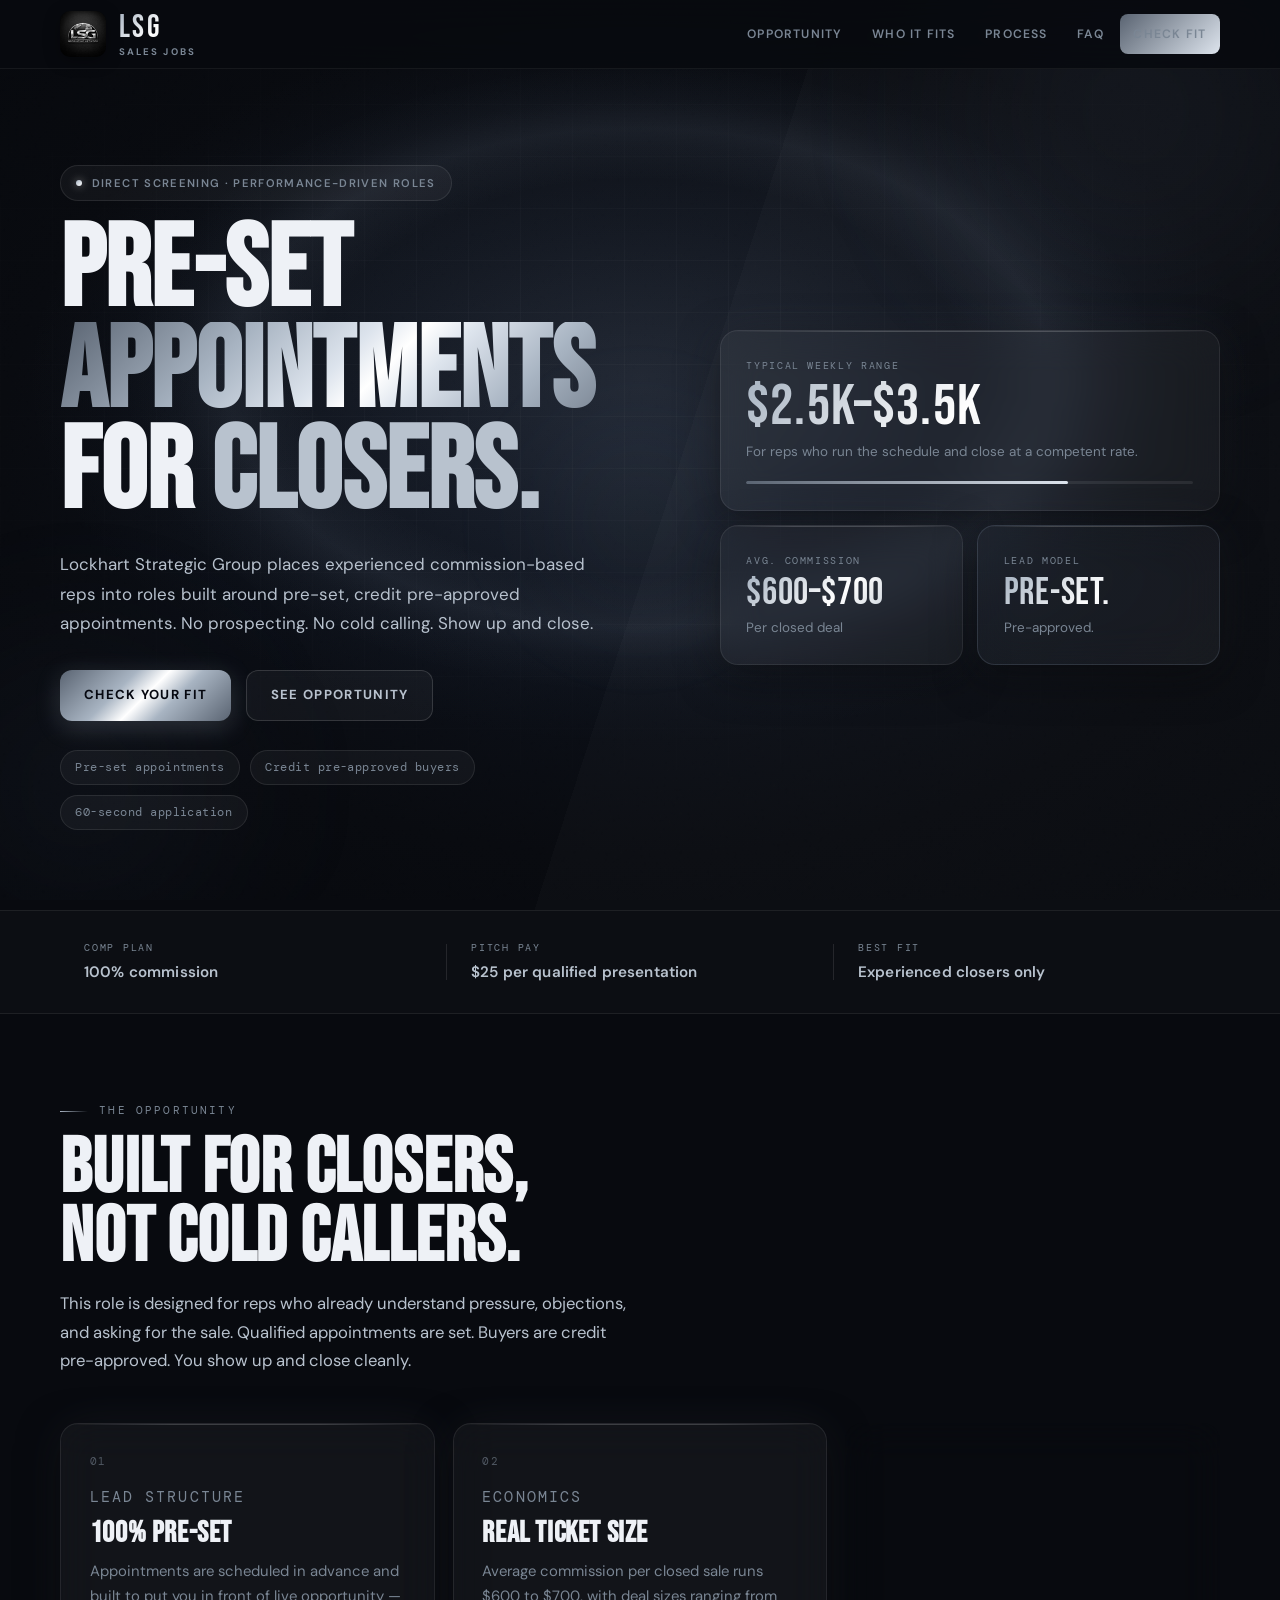
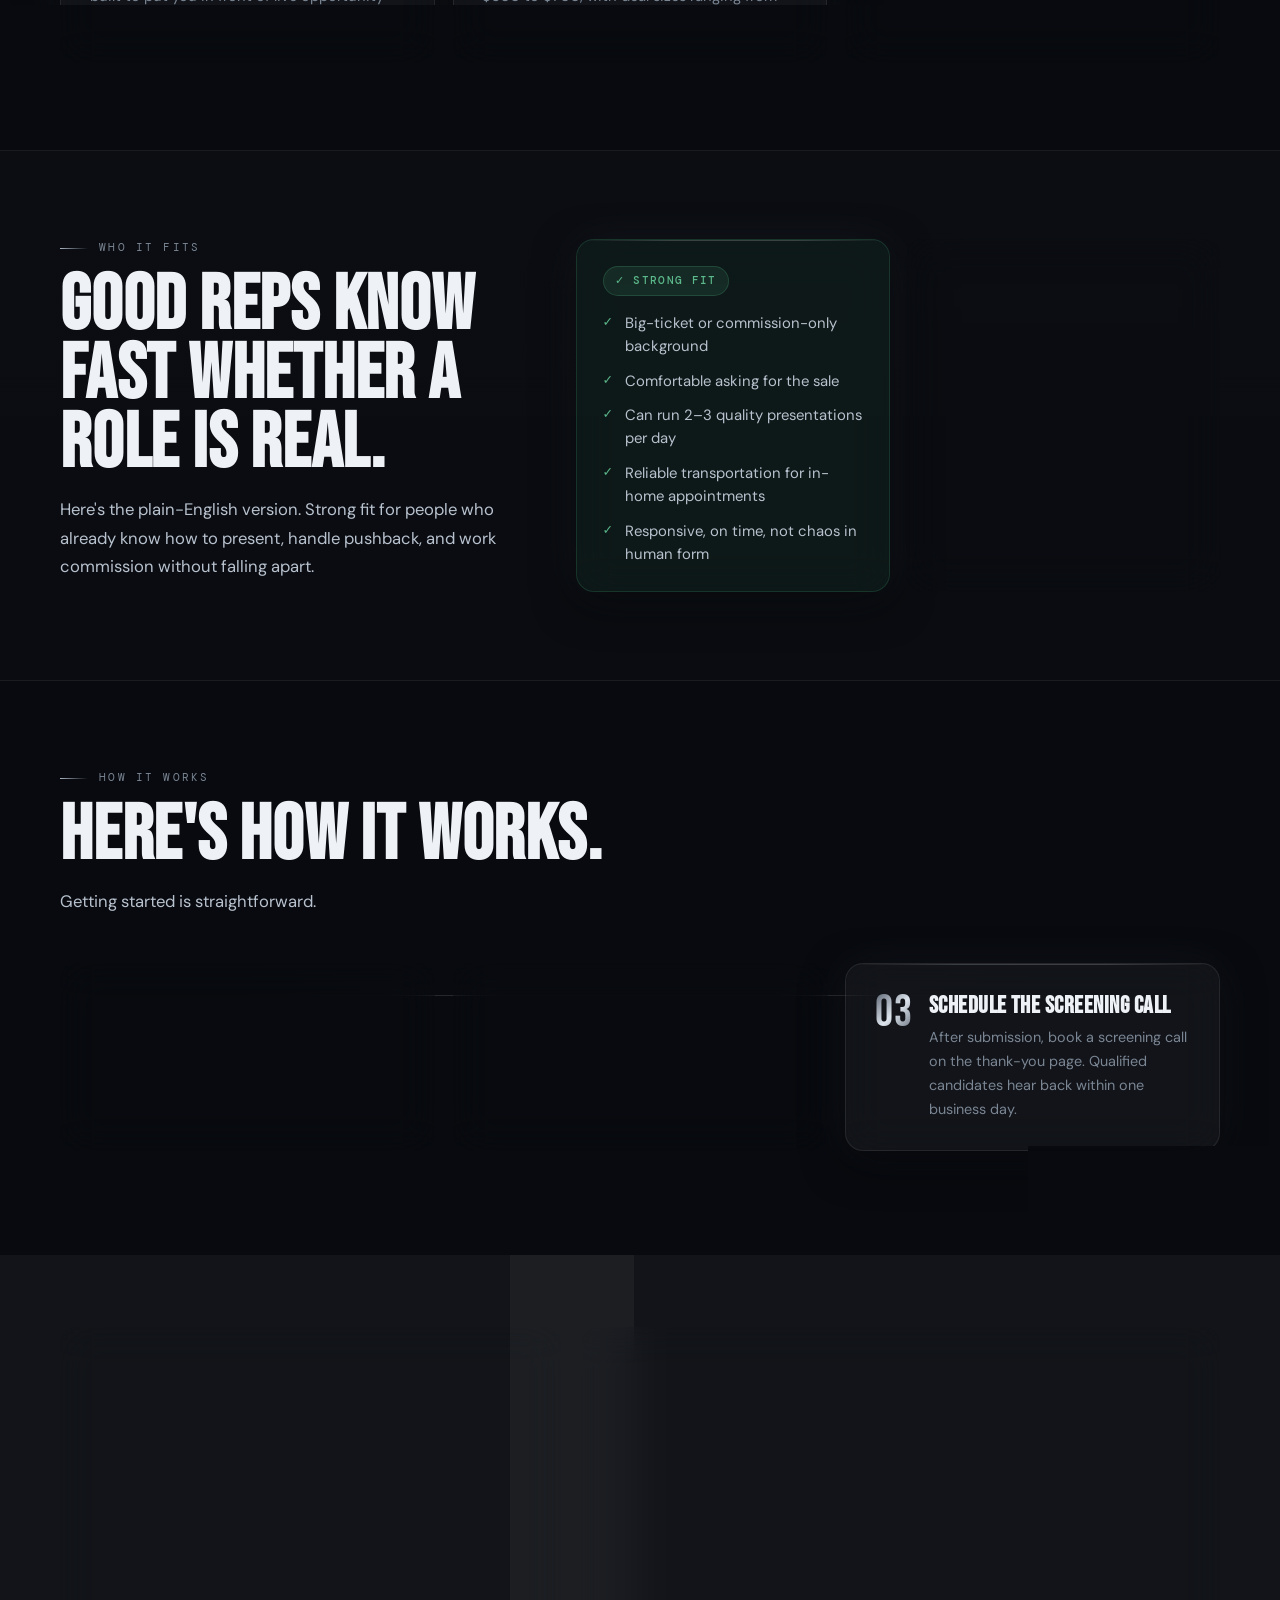
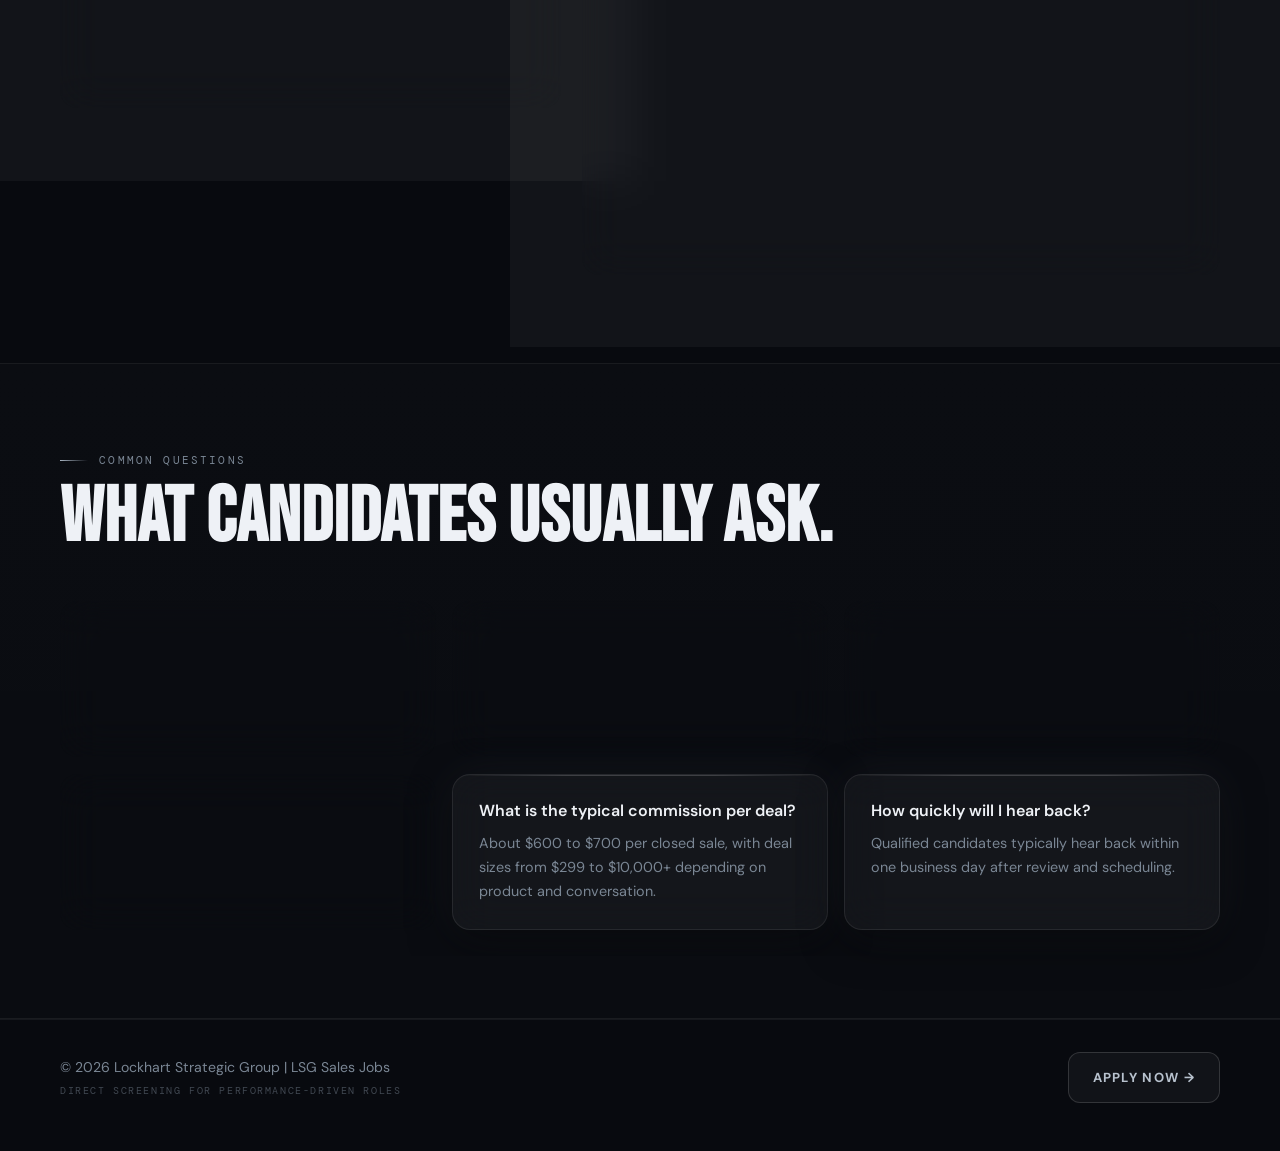
==== commit 545ad50b: "Add initial index.html for LSG Sales Jobs" ====
--- a/index.html
+++ b/index.html
@@ -31,6 +31,8 @@
 <body>
 
   <div class="site-bg" aria-hidden="true">
+    <div class="bg-glow-center"></div>
+    <div class="bg-ring"></div>
     <div class="bg-grid"></div>
     <div class="bg-orb orb-1"></div>
     <div class="bg-orb orb-2"></div>
--- a/styles.css
+++ b/styles.css
@@ -1,129 +1,316 @@
+/* ═══════════════════════════════════════════════════
+   LSG SALES JOBS — Industrial Luxury CSS
+   Fonts: Bebas Neue (display) · DM Sans (body) · DM Mono (data)
+═══════════════════════════════════════════════════ */
+
 :root {
-  --bg: #07090e;
-  --bg-soft: #0d1219;
-  --panel: rgba(16, 22, 32, 0.82);
-  --panel-strong: rgba(10, 14, 20, 0.94);
-  --line: rgba(255, 255, 255, 0.07);
-  --line-strong: rgba(255, 255, 255, 0.13);
-  --text: #f0f3f8;
-  --muted: #8a95a4;
-  --soft: #cdd4de;
-  --metal-1: #6e7a8a;
-  --metal-2: #c8d0db;
-  --metal-3: #ffffff;
-  --accent: #d0d8e4;
-  --shadow: 0 20px 56px rgba(0, 0, 0, 0.55);
-  --shadow-soft: 0 8px 28px rgba(0, 0, 0, 0.32);
-  --shadow-glow: 0 0 40px rgba(200, 212, 228, 0.08);
-  --radius: 20px;
-  --max: 1180px;
-  --font-display: 'Barlow Condensed', Impact, 'Arial Narrow Bold', sans-serif;
-  --font-body: 'Barlow', ui-sans-serif, system-ui, -apple-system, sans-serif;
-}
-
-* { box-sizing: border-box; }
+  /* Base palette */
+  --bg:          #080a0f;
+  --bg-2:        #0c0f16;
+  --bg-3:        #111620;
+
+  /* Chrome / steel gradient stops */
+  --chrome-1:    #5a6472;
+  --chrome-2:    #a8b4c2;
+  --chrome-3:    #dde4ed;
+  --chrome-4:    #ffffff;
+
+  /* Text */
+  --text:        #eef1f6;
+  --text-2:      #b8c2ce;
+  --text-3:      #7a8694;
+
+  /* Glass panels */
+  --glass-bg:    rgba(255,255,255,0.042);
+  --glass-bg-h:  rgba(255,255,255,0.068);
+  --glass-bd:    rgba(255,255,255,0.082);
+  --glass-top:   rgba(255,255,255,0.18);
+
+  /* Semantic */
+  --green:       rgba(100,200,150,0.9);
+  --green-bg:    rgba(60,160,110,0.08);
+  --green-bd:    rgba(80,180,130,0.18);
+  --red:         rgba(220,120,120,0.85);
+  --red-bg:      rgba(180,60,60,0.07);
+  --red-bd:      rgba(200,90,90,0.16);
+
+  /* Shadows */
+  --shadow-sm:   0 4px 16px rgba(0,0,0,0.35);
+  --shadow-md:   0 12px 40px rgba(0,0,0,0.5);
+  --shadow-lg:   0 24px 64px rgba(0,0,0,0.6);
+  --glow:        0 0 48px rgba(180,200,224,0.07);
+
+  /* Layout */
+  --max:         1160px;
+  --radius:      18px;
+  --radius-sm:   12px;
+
+  /* Fonts */
+  --f-display:   'Bebas Neue', Impact, 'Arial Narrow Bold', sans-serif;
+  --f-body:      'DM Sans', ui-sans-serif, system-ui, -apple-system, sans-serif;
+  --f-mono:      'DM Mono', 'Fira Code', monospace;
+}
+
+/* ── RESET ─────────────────────────────────────────── */
+*, *::before, *::after { box-sizing: border-box; }
 html { scroll-behavior: smooth; }
-
 body {
   margin: 0;
   min-width: 320px;
   overflow-x: hidden;
   background: var(--bg);
   color: var(--text);
-  font-family: var(--font-body);
+  font-family: var(--f-body);
   font-size: 1rem;
   line-height: 1.65;
   -webkit-font-smoothing: antialiased;
-}
-
-a { color: inherit; }
+  -moz-osx-font-smoothing: grayscale;
+}
+h1,h2,h3,h4,p,ul,ol { margin: 0; }
+a { color: inherit; text-decoration: none; }
 img { display: block; max-width: 100%; }
-button, input, select, textarea { font: inherit; }
-button { color: inherit; }
-
+button, input, select, textarea { font: inherit; color: inherit; }
+button { cursor: pointer; }
+
+/* ── BACKGROUND SYSTEM ─────────────────────────────── */
+.site-bg {
+  position: fixed;
+  inset: 0;
+  z-index: -1;
+  pointer-events: none;
+  overflow: hidden;
+}
+
+/* Deep base */
+.site-bg::before {
+  content: '';
+  position: absolute;
+  inset: 0;
+  background: radial-gradient(ellipse 100% 90% at 50% 50%,
+    #0e1420 0%,
+    #080a0f 50%,
+    #04060a 100%
+  );
+}
+
+/* Silver center glow — main depth */
+.bg-glow-center {
+  position: absolute;
+  inset: 0;
+  background:
+    radial-gradient(ellipse 65% 55% at 50% 42%,
+      rgba(200,215,235,0.11) 0%,
+      rgba(160,180,210,0.06) 32%,
+      rgba(100,130,170,0.03) 58%,
+      transparent 74%
+    );
+}
+
+/* Outer silver halo ring */
+.bg-ring {
+  position: absolute;
+  inset: 0;
+  background:
+    radial-gradient(ellipse 44% 38% at 50% 42%,
+      transparent 58%,
+      rgba(180,200,228,0.045) 68%,
+      rgba(180,200,228,0.07) 73%,
+      rgba(180,200,228,0.025) 82%,
+      transparent 92%
+    );
+}
+
+/* Grid overlay */
+.bg-grid {
+  position: absolute;
+  inset: 0;
+  background-image:
+    linear-gradient(rgba(255,255,255,0.025) 1px, transparent 1px),
+    linear-gradient(90deg, rgba(255,255,255,0.025) 1px, transparent 1px);
+  background-size: 52px 52px;
+  mask-image: radial-gradient(ellipse 90% 70% at 50% 42%, black 15%, transparent 78%);
+}
+
+/* Corner accent orbs */
+.bg-orb {
+  position: absolute;
+  border-radius: 50%;
+  filter: blur(64px);
+  pointer-events: none;
+}
+
+.orb-1 {
+  width: 38rem; height: 38rem;
+  top: -12rem; right: -10rem;
+  background: radial-gradient(circle, rgba(140,160,195,0.08) 0%, transparent 65%);
+}
+
+.orb-2 {
+  width: 30rem; height: 30rem;
+  bottom: -8rem; left: -10rem;
+  background: radial-gradient(circle, rgba(110,135,175,0.07) 0%, transparent 65%);
+}
+
+.orb-3 {
+  width: 20rem; height: 20rem;
+  top: 40%; left: 50%;
+  transform: translateX(-50%);
+  background: radial-gradient(circle, rgba(210,225,242,0.05) 0%, transparent 65%);
+  filter: blur(48px);
+}
+
+/* Noise texture */
+.bg-noise {
+  position: absolute;
+  inset: 0;
+  background-image: url("data:image/svg+xml,%3Csvg viewBox='0 0 256 256' xmlns='http://www.w3.org/2000/svg'%3E%3Cfilter id='n'%3E%3CfeTurbulence type='fractalNoise' baseFrequency='0.9' numOctaves='4' stitchTiles='stitch'/%3E%3C/filter%3E%3Crect width='100%25' height='100%25' filter='url(%23n)' opacity='0.04'/%3E%3C/svg%3E");
+  opacity: 0.25;
+}
+
+/* ── PROGRESS BAR ──────────────────────────────────── */
 #progress-bar {
   position: fixed;
   inset: 0 auto auto 0;
   width: 0;
-  height: 3px;
-  z-index: 400;
-  background: linear-gradient(90deg, var(--metal-1), var(--metal-2), var(--metal-3), var(--metal-2), var(--metal-1));
-  box-shadow: 0 0 16px rgba(255, 255, 255, 0.35);
-}
-
-.site-bg,
-.bg-noise,
-.bg-grid,
-.bg-orb {
-  position: fixed;
-  inset: 0;
+  height: 2px;
+  z-index: 500;
+  background: linear-gradient(90deg, var(--chrome-1), var(--chrome-3), var(--chrome-4), var(--chrome-3), var(--chrome-1));
+  box-shadow: 0 0 12px rgba(255,255,255,0.4);
+}
+
+/* ── GLASS UTILITY ─────────────────────────────────── */
+.glass {
+  background: var(--glass-bg);
+  border: 1px solid var(--glass-bd);
+  backdrop-filter: blur(20px);
+  -webkit-backdrop-filter: blur(20px);
+  box-shadow: var(--shadow-md), var(--glow);
+  position: relative;
+  overflow: hidden;
+}
+
+.glass::before {
+  content: '';
+  position: absolute;
+  inset: 0 0 auto 0;
+  height: 1px;
+  background: linear-gradient(90deg, transparent, var(--glass-top) 30%, var(--glass-top) 70%, transparent);
   pointer-events: none;
 }
 
-.site-bg { z-index: -1; }
-
-.bg-grid {
-  background:
-    linear-gradient(rgba(255,255,255,0.025) 1px, transparent 1px),
-    linear-gradient(90deg, rgba(255,255,255,0.025) 1px, transparent 1px);
-  background-size: 48px 48px;
-  mask-image: radial-gradient(ellipse 80% 60% at 50% 40%, black 20%, transparent 80%);
-  opacity: 0.4;
-}
-
-.bg-noise {
-  background-image: url("data:image/svg+xml,%3Csvg viewBox='0 0 256 256' xmlns='http://www.w3.org/2000/svg'%3E%3Cfilter id='noise'%3E%3CfeTurbulence type='fractalNoise' baseFrequency='0.8' numOctaves='3' stitchTiles='stitch'/%3E%3C/filter%3E%3Crect width='100%25' height='100%25' filter='url(%23noise)' opacity='0.05'/%3E%3C/svg%3E");
-  opacity: 0.22;
-}
-
-.bg-orb { filter: blur(60px); opacity: 0.13; }
-
-.orb-1 {
-  inset: 0% auto auto 52%;
-  width: 40rem;
-  height: 40rem;
-  background: radial-gradient(circle, #c8d4e8 0%, transparent 65%);
-}
-
-.orb-2 {
-  inset: 60% auto auto 0%;
-  width: 28rem;
-  height: 28rem;
-  background: radial-gradient(circle, #8896aa 0%, transparent 65%);
-}
-
+/* ── LAYOUT ────────────────────────────────────────── */
 .wrap {
-  width: min(var(--max), calc(100% - 2.4rem));
+  width: min(var(--max), calc(100% - 2.5rem));
   margin: 0 auto;
 }
 
-.panel {
-  position: relative;
-  background: linear-gradient(160deg, rgba(255,255,255,0.065) 0%, rgba(255,255,255,0.022) 100%);
-  border: 1px solid rgba(255,255,255,0.09);
-  box-shadow: var(--shadow), var(--shadow-glow);
-  backdrop-filter: blur(18px);
-  -webkit-backdrop-filter: blur(18px);
-}
-
-.panel::before {
-  content: "";
-  position: absolute;
-  inset: 0 auto auto 0;
+/* ── CHROME GRADIENT TEXT ──────────────────────────── */
+.chrome-text {
+  background: linear-gradient(135deg,
+    var(--chrome-1) 0%,
+    var(--chrome-2) 30%,
+    var(--chrome-3) 48%,
+    var(--chrome-4) 55%,
+    var(--chrome-3) 62%,
+    var(--chrome-2) 78%,
+    var(--chrome-1) 100%
+  );
+  -webkit-background-clip: text;
+  background-clip: text;
+  color: transparent;
+}
+
+/* ── BUTTONS ───────────────────────────────────────── */
+.btn {
+  display: inline-flex;
+  align-items: center;
+  justify-content: center;
+  min-height: 50px;
+  padding: 0.85rem 1.5rem;
+  border: 0;
+  border-radius: var(--radius-sm);
+  font-family: var(--f-body);
+  font-size: 0.82rem;
+  font-weight: 700;
+  letter-spacing: 0.1em;
+  text-transform: uppercase;
+  text-decoration: none;
+  white-space: nowrap;
+  transition: transform 0.18s ease, box-shadow 0.18s ease, background 0.18s ease, opacity 0.18s ease;
+}
+
+.btn:hover { transform: translateY(-2px); }
+.btn:active { transform: translateY(0); }
+
+.btn-primary {
+  background: linear-gradient(135deg,
+    var(--chrome-1) 0%,
+    var(--chrome-2) 35%,
+    var(--chrome-4) 50%,
+    var(--chrome-2) 65%,
+    var(--chrome-1) 100%
+  );
+  color: #060810;
+  box-shadow: 0 6px 24px rgba(180,200,224,0.22), 0 2px 8px rgba(0,0,0,0.4);
+}
+
+.btn-primary:hover {
+  box-shadow: 0 10px 32px rgba(180,200,224,0.32), 0 2px 8px rgba(0,0,0,0.4);
+}
+
+.btn-ghost {
+  background: rgba(255,255,255,0.04);
+  border: 1px solid rgba(255,255,255,0.14);
+  color: var(--text-2);
+}
+
+.btn-ghost:hover {
+  background: rgba(255,255,255,0.08);
+  border-color: rgba(255,255,255,0.22);
+  color: var(--text);
+}
+
+.btn-nav {
+  background: linear-gradient(135deg, var(--chrome-1), var(--chrome-3));
+  color: #060810;
+  font-size: 0.76rem;
+  min-height: 40px;
+  padding: 0.6rem 1.1rem;
+  border-radius: 8px;
+}
+
+.btn-submit {
   width: 100%;
-  height: 1px;
-  background: linear-gradient(90deg, transparent 5%, rgba(255,255,255,0.22) 40%, rgba(255,255,255,0.22) 60%, transparent 95%);
-  opacity: 0.7;
-}
-
+  min-height: 56px;
+  font-size: 0.86rem;
+  letter-spacing: 0.14em;
+  background: linear-gradient(135deg,
+    var(--chrome-1) 0%,
+    var(--chrome-2) 35%,
+    var(--chrome-4) 50%,
+    var(--chrome-2) 65%,
+    var(--chrome-1) 100%
+  );
+  color: #060810;
+  box-shadow: 0 6px 24px rgba(180,200,224,0.2);
+  border: 0;
+  border-radius: var(--radius-sm);
+  margin-top: 0.4rem;
+}
+
+.btn-submit:hover {
+  box-shadow: 0 10px 32px rgba(180,200,224,0.3);
+}
+
+/* ── NAV ───────────────────────────────────────────── */
 .nav {
   position: sticky;
   top: 0;
   z-index: 300;
-  backdrop-filter: blur(20px);
-  -webkit-backdrop-filter: blur(20px);
-  background: rgba(7, 9, 14, 0.85);
-  border-bottom: 1px solid rgba(255,255,255,0.07);
+  background: rgba(8,10,15,0.82);
+  backdrop-filter: blur(24px);
+  -webkit-backdrop-filter: blur(24px);
+  border-bottom: 1px solid rgba(255,255,255,0.06);
 }
 
 .nav-inner {
@@ -131,587 +318,712 @@
   align-items: center;
   justify-content: space-between;
   gap: 1rem;
-  min-height: 72px;
+  min-height: 68px;
 }
 
 .brand {
-  display: inline-flex;
+  display: flex;
   align-items: center;
-  gap: 0.85rem;
-  text-decoration: none;
+  gap: 0.8rem;
 }
 
 .brand img {
-  width: 54px;
-  height: 54px;
+  width: 46px;
+  height: 46px;
   object-fit: contain;
-  border-radius: 12px;
-  box-shadow: var(--shadow-soft);
-}
-
-.brand-text {
-  display: flex;
-  flex-direction: column;
-  line-height: 1;
-}
-
-.brand-title {
-  font-family: var(--font-display);
+  border-radius: 10px;
+  box-shadow: var(--shadow-sm);
+}
+
+.brand-text { display: flex; flex-direction: column; line-height: 1; }
+
+.brand-name {
+  font-family: var(--f-display);
   font-size: 2rem;
-  font-weight: 900;
-  letter-spacing: 0.04em;
+  letter-spacing: 0.08em;
+  background: linear-gradient(135deg, var(--chrome-2), var(--chrome-4), var(--chrome-2));
+  -webkit-background-clip: text;
+  background-clip: text;
+  color: transparent;
+}
+
+.brand-sub {
+  font-size: 0.6rem;
+  font-weight: 700;
+  letter-spacing: 0.22em;
   text-transform: uppercase;
-}
-
-.brand-sub {
-  margin-top: 0.2rem;
-  color: var(--muted);
-  text-transform: uppercase;
-  letter-spacing: 0.2em;
-  font-size: 0.62rem;
-  font-weight: 700;
+  color: var(--text-3);
+  margin-top: 0.18rem;
 }
 
 .nav-links {
   display: flex;
   align-items: center;
-  gap: 0.2rem;
+  gap: 0.15rem;
 }
 
 .nav-links a {
-  text-decoration: none;
-  color: var(--muted);
-  font-size: 0.78rem;
-  font-weight: 700;
+  font-size: 0.76rem;
+  font-weight: 600;
+  letter-spacing: 0.1em;
   text-transform: uppercase;
-  letter-spacing: 0.14em;
-  padding: 0.65rem 0.9rem;
-  border-radius: 999px;
-  transition: background 0.2s ease, color 0.2s ease;
-}
-
-.nav-links a:hover,
-.nav-links a:focus-visible {
-  color: var(--text);
-  background: rgba(255,255,255,0.07);
-}
+  color: var(--text-3);
+  padding: 0.6rem 0.85rem;
+  border-radius: 8px;
+  transition: color 0.2s, background 0.2s;
+}
+
+.nav-links a:hover { color: var(--text); background: rgba(255,255,255,0.06); }
 
 .menu-toggle {
   display: none;
-  width: 46px;
-  height: 46px;
+  width: 44px; height: 44px;
   border: 1px solid rgba(255,255,255,0.1);
-  border-radius: 10px;
-  background: rgba(255,255,255,0.03);
+  border-radius: 8px;
+  background: transparent;
   padding: 0;
-  cursor: pointer;
 }
 
 .menu-toggle span {
   display: block;
-  width: 20px;
-  height: 2px;
+  width: 18px; height: 2px;
   margin: 4px auto;
   background: var(--text);
   border-radius: 2px;
 }
 
-.btn {
+/* ── HERO ──────────────────────────────────────────── */
+.hero {
+  padding: 6rem 0 5rem;
+  position: relative;
+  overflow: hidden;
+}
+
+.hero-diagonal {
+  position: absolute;
+  inset: 0;
+  background: linear-gradient(108deg,
+    transparent 0%,
+    transparent 52%,
+    rgba(255,255,255,0.018) 52%,
+    rgba(255,255,255,0.018) 100%
+  );
+  pointer-events: none;
+}
+
+.hero-grid {
+  display: grid;
+  grid-template-columns: 1.1fr 0.9fr;
+  gap: 3rem;
+  align-items: center;
+}
+
+.hero-badge {
   display: inline-flex;
   align-items: center;
-  justify-content: center;
-  min-height: 50px;
-  padding: 0.9rem 1.4rem;
-  border-radius: 12px;
-  border: 0;
-  text-decoration: none;
+  gap: 0.6rem;
+  padding: 0.5rem 0.95rem;
+  border-radius: 999px;
+  background: rgba(255,255,255,0.04);
+  border: 1px solid rgba(255,255,255,0.09);
+  font-size: 0.7rem;
+  font-weight: 600;
+  letter-spacing: 0.12em;
   text-transform: uppercase;
-  letter-spacing: 0.13em;
-  font-size: 0.82rem;
-  font-weight: 800;
-  cursor: pointer;
-  transition: transform 0.18s ease, box-shadow 0.18s ease, opacity 0.18s ease, background 0.18s ease;
-  white-space: nowrap;
-}
-
-.btn:hover,
-.btn:focus-visible { transform: translateY(-2px); }
-
-.btn-primary,
-.btn-submit {
-  color: #06080d;
-  background: linear-gradient(135deg, var(--metal-1) 0%, var(--metal-2) 38%, var(--metal-3) 50%, var(--metal-2) 62%, var(--metal-1) 100%);
-  box-shadow: 0 8px 24px rgba(200, 215, 232, 0.2), 0 2px 6px rgba(0,0,0,0.4);
-}
-
-.btn-primary:hover,
-.btn-submit:hover {
-  box-shadow: 0 12px 32px rgba(200, 215, 232, 0.28), 0 2px 6px rgba(0,0,0,0.4);
-}
-
-.btn-ghost {
-  color: var(--soft);
-  border: 1px solid rgba(255,255,255,0.14);
-  background: rgba(255,255,255,0.03);
-}
-
-.btn-ghost:hover {
-  background: rgba(255,255,255,0.07);
-  border-color: rgba(255,255,255,0.2);
-}
-
-h1, h2, h3, h4, p, ul { margin: 0; }
-
-h1, h2 {
-  font-family: var(--font-display);
-  text-transform: uppercase;
-  letter-spacing: 0.02em;
-  line-height: 0.92;
+  color: var(--text-3);
+  margin-bottom: 1.2rem;
+}
+
+.badge-pip {
+  width: 6px; height: 6px;
+  border-radius: 50%;
+  background: linear-gradient(135deg, var(--chrome-2), var(--chrome-4));
+  box-shadow: 0 0 8px rgba(255,255,255,0.5);
+  flex-shrink: 0;
+  animation: pip-pulse 2.4s ease-in-out infinite;
+}
+
+@keyframes pip-pulse {
+  0%, 100% { opacity: 1; box-shadow: 0 0 8px rgba(255,255,255,0.5); }
+  50% { opacity: 0.5; box-shadow: 0 0 4px rgba(255,255,255,0.2); }
 }
 
 h1 {
-  margin-top: 1rem;
-  max-width: 11ch;
-  font-size: clamp(3.6rem, 8.5vw, 7.2rem);
-  font-weight: 900;
-}
-
-h1 span,
-.stack-value,
-.compare-card .card-label,
-.step-num {
-  background: linear-gradient(135deg, var(--metal-1) 0%, var(--metal-2) 35%, var(--metal-3) 50%, var(--metal-2) 65%, var(--metal-1) 100%);
+  font-family: var(--f-display);
+  line-height: 0.88;
+  letter-spacing: 0.01em;
+  margin-bottom: 1.6rem;
+}
+
+.h1-top {
+  display: block;
+  font-size: clamp(4.5rem, 9vw, 8.5rem);
+  color: var(--text);
+}
+
+.h1-mid {
+  display: block;
+  font-size: clamp(4.5rem, 9vw, 8.5rem);
+  background: linear-gradient(135deg,
+    var(--chrome-1) 0%,
+    var(--chrome-2) 28%,
+    var(--chrome-3) 45%,
+    var(--chrome-4) 52%,
+    var(--chrome-3) 59%,
+    var(--chrome-2) 74%,
+    var(--chrome-1) 100%
+  );
   -webkit-background-clip: text;
   background-clip: text;
   color: transparent;
 }
 
-h2 {
-  margin-top: 0.6rem;
-  font-size: clamp(2.4rem, 5.5vw, 4.4rem);
-  font-weight: 900;
-}
-
-h3 {
-  font-family: var(--font-display);
-  font-size: 1.5rem;
-  font-weight: 800;
-  letter-spacing: 0.02em;
-  line-height: 1.1;
-}
-
-h4 {
-  font-family: var(--font-body);
-  font-weight: 700;
-}
-
-.eyebrow,
-.section-label,
-.card-label,
-.stack-label,
-.signal-kicker {
-  display: inline-flex;
-  align-items: center;
-  gap: 0.5rem;
-  text-transform: uppercase;
-  letter-spacing: 0.18em;
-  font-size: 0.7rem;
-  font-weight: 800;
-  color: var(--muted);
-}
-
-.eyebrow {
-  padding: 0.56rem 1rem;
-  border-radius: 999px;
-  background: rgba(255,255,255,0.045);
-  border: 1px solid rgba(255,255,255,0.09);
-}
-
-.eyebrow::before {
-  content: "";
-  width: 7px;
-  height: 7px;
-  border-radius: 999px;
-  background: linear-gradient(135deg, var(--metal-1), var(--metal-3));
-  box-shadow: 0 0 10px rgba(255,255,255,0.4);
-  flex-shrink: 0;
-}
-
-.hero-copy,
-.section-copy,
-.stack-card p:last-child,
-.feature-card p,
-.timeline-card p,
-.faq-card p,
-.apply-copy,
-.apply-right .sub,
-.footer-copy,
-.footer-note,
-label span,
-.noscript-note,
-.gate-copy p,
-.gate-feedback {
-  color: var(--muted);
-}
-
-.hero { padding: 5.5rem 0 4.5rem; }
-
-.hero-grid {
-  display: grid;
-  grid-template-columns: 1.05fr 0.95fr;
-  gap: 2.5rem;
-  align-items: center;
-}
-
-.hero-copy-wrap { max-width: 44rem; }
-.hero-copy { margin-top: 1.2rem; font-size: 1.06rem; line-height: 1.7; }
-.hero-lead { color: var(--soft); font-size: 1.14rem; line-height: 1.65; }
+.h1-bot {
+  display: block;
+  font-size: clamp(4.5rem, 9vw, 8.5rem);
+  color: var(--text);
+}
+
+.h1-bot em {
+  font-style: normal;
+  color: var(--text-2);
+}
+
+.hero-lead {
+  color: var(--text-2);
+  font-size: 1.06rem;
+  line-height: 1.72;
+  max-width: 46ch;
+  margin-bottom: 2rem;
+}
 
 .hero-actions {
   display: flex;
   flex-wrap: wrap;
   gap: 0.9rem;
-  margin-top: 2rem;
-}
-
-.hero-points {
+  margin-bottom: 1.8rem;
+}
+
+.hero-chips {
   display: flex;
   flex-wrap: wrap;
-  gap: 0.65rem;
+  gap: 0.6rem;
   list-style: none;
   padding: 0;
-  margin-top: 1.6rem;
-}
-
-.hero-points li {
-  padding: 0.52rem 1rem;
+}
+
+.hero-chips li {
+  font-family: var(--f-mono);
+  font-size: 0.74rem;
+  padding: 0.44rem 0.9rem;
   border-radius: 999px;
-  background: rgba(255,255,255,0.04);
+  background: rgba(255,255,255,0.038);
   border: 1px solid rgba(255,255,255,0.09);
-  color: var(--soft);
-  font-size: 0.82rem;
+  color: var(--text-3);
+  letter-spacing: 0.04em;
+}
+
+/* ── HERO STATS ────────────────────────────────────── */
+.hero-stats { display: flex; flex-direction: column; gap: 0.9rem; }
+
+.stat-card {
+  border-radius: var(--radius);
+  padding: 1.6rem;
+}
+
+.stat-card--main { }
+
+.stat-card--sm { flex: 1; }
+
+.stat-card--chrome {
+  background: linear-gradient(135deg,
+    rgba(90,100,115,0.12),
+    rgba(200,215,235,0.06)
+  );
+  border-color: rgba(180,200,224,0.15);
+}
+
+.stat-row { display: flex; gap: 0.9rem; }
+
+.stat-eyebrow {
+  font-family: var(--f-mono);
+  font-size: 0.65rem;
+  letter-spacing: 0.16em;
+  text-transform: uppercase;
+  color: var(--text-3);
+  margin-bottom: 0.4rem;
+}
+
+.stat-big {
+  font-family: var(--f-display);
+  font-size: clamp(2.4rem, 5vw, 3.6rem);
+  letter-spacing: 0.02em;
+  line-height: 0.9;
+  background: linear-gradient(135deg, var(--chrome-2) 0%, var(--chrome-4) 50%, var(--chrome-2) 100%);
+  -webkit-background-clip: text;
+  background-clip: text;
+  color: transparent;
+  margin-bottom: 0.6rem;
+}
+
+.stat-mid {
+  font-family: var(--f-display);
+  font-size: clamp(1.7rem, 3.5vw, 2.4rem);
+  letter-spacing: 0.02em;
+  line-height: 0.9;
+  background: linear-gradient(135deg, var(--chrome-2) 0%, var(--chrome-4) 50%, var(--chrome-2) 100%);
+  -webkit-background-clip: text;
+  background-clip: text;
+  color: transparent;
+  margin-bottom: 0.4rem;
+}
+
+.stat-note {
+  font-size: 0.84rem;
+  color: var(--text-3);
+  line-height: 1.5;
+  margin-top: 0.5rem;
+}
+
+.stat-meter {
+  height: 3px;
+  background: rgba(255,255,255,0.08);
+  border-radius: 99px;
+  margin-top: 1.2rem;
+  overflow: hidden;
+}
+
+.stat-meter-fill {
+  height: 100%;
+  width: 72%;
+  background: linear-gradient(90deg, var(--chrome-1), var(--chrome-3));
+  border-radius: 99px;
+  animation: meter-load 1.4s cubic-bezier(0.22,1,0.36,1) 0.6s both;
+}
+
+@keyframes meter-load {
+  from { width: 0; }
+  to { width: 72%; }
+}
+
+/* ── SIGNAL STRIP ──────────────────────────────────── */
+.signal-strip {
+  border-top: 1px solid rgba(255,255,255,0.07);
+  border-bottom: 1px solid rgba(255,255,255,0.07);
+  background: rgba(255,255,255,0.02);
+  padding: 1.2rem 0;
+}
+
+.signal-inner {
+  display: flex;
+  align-items: center;
+  gap: 0;
+}
+
+.signal-item {
+  flex: 1;
+  padding: 0.6rem 1.5rem;
+  display: flex;
+  flex-direction: column;
+  gap: 0.2rem;
+}
+
+.signal-divider {
+  width: 1px;
+  height: 36px;
+  background: rgba(255,255,255,0.1);
+  flex-shrink: 0;
+}
+
+.signal-key {
+  font-family: var(--f-mono);
+  font-size: 0.62rem;
+  letter-spacing: 0.18em;
+  text-transform: uppercase;
+  color: var(--text-3);
+}
+
+.signal-val {
+  font-size: 0.95rem;
   font-weight: 600;
-  letter-spacing: 0.04em;
-}
-
-.hero-stack {
-  position: relative;
-  min-height: 500px;
-}
-
-.stack-card {
-  position: absolute;
-  border-radius: 22px;
-  padding: 1.7rem;
-  overflow: hidden;
-}
-
-.stack-main {
-  inset: 0 0.5rem auto auto;
-  width: min(100%, 420px);
-  min-height: 270px;
-}
-
-.stack-side { width: min(76%, 310px); }
-.stack-side-a { inset: 230px auto auto 0; }
-.stack-side-b { inset: 340px 0 auto auto; }
-
-.stack-label { font-size: 0.68rem; letter-spacing: 0.16em; }
-
-.stack-value {
-  margin-top: 0.5rem;
-  font-family: var(--font-display);
-  font-size: clamp(2.1rem, 4.5vw, 3.2rem);
-  line-height: 0.94;
+  color: var(--text-2);
+  letter-spacing: 0.01em;
+}
+
+/* ── SECTIONS ──────────────────────────────────────── */
+.section { padding: 5.5rem 0; }
+
+.section--dark {
+  background: linear-gradient(180deg, rgba(255,255,255,0.015), rgba(255,255,255,0.01));
+  border-top: 1px solid rgba(255,255,255,0.06);
+  border-bottom: 1px solid rgba(255,255,255,0.06);
+}
+
+.section-head { margin-bottom: 3rem; }
+
+.section-kicker {
+  display: flex;
+  align-items: center;
+  gap: 0.7rem;
+  font-family: var(--f-mono);
+  font-size: 0.68rem;
+  letter-spacing: 0.2em;
   text-transform: uppercase;
-  font-weight: 900;
-  letter-spacing: 0.02em;
-}
-
-.stack-card p:last-child { margin-top: 0.9rem; font-size: 0.95rem; }
-
-.section-border { border-top: 1px solid rgba(255,255,255,0.07); }
-.block { padding: 5.2rem 0; }
-
-.signal-bar { padding: 1.6rem 0; }
-
-.signal-grid {
+  color: var(--text-3);
+  margin-bottom: 0.9rem;
+}
+
+.kicker-line {
+  display: inline-block;
+  width: 28px; height: 1px;
+  background: linear-gradient(90deg, var(--chrome-2), transparent);
+  flex-shrink: 0;
+}
+
+h2 {
+  font-family: var(--f-display);
+  font-size: clamp(2.8rem, 6vw, 5.2rem);
+  line-height: 0.9;
+  letter-spacing: 0.01em;
+  color: var(--text);
+  margin-bottom: 1rem;
+}
+
+.section-desc {
+  font-size: 1.04rem;
+  color: var(--text-2);
+  line-height: 1.72;
+  max-width: 52ch;
+}
+
+/* ── FEATURE CARDS (trio) ──────────────────────────── */
+.card-trio {
   display: grid;
   grid-template-columns: repeat(3, 1fr);
+  gap: 1.1rem;
+}
+
+.trio-card {
+  border-radius: var(--radius);
+  padding: 1.8rem;
+  transition: background 0.22s ease, border-color 0.22s ease, transform 0.22s ease, box-shadow 0.22s ease;
+  transform-style: preserve-3d;
+}
+
+.trio-card:hover {
+  background: var(--glass-bg-h);
+  border-color: rgba(255,255,255,0.14);
+  box-shadow: var(--shadow-lg), 0 0 60px rgba(180,200,224,0.08);
+}
+
+.trio-num {
+  font-family: var(--f-mono);
+  font-size: 0.68rem;
+  letter-spacing: 0.14em;
+  color: var(--text-3);
+  margin-bottom: 0.9rem;
+  opacity: 0.6;
+}
+
+.trio-tag {
+  font-family: var(--f-mono);
+  font-size: 0.66rem;
+  letter-spacing: 0.14em;
+  text-transform: uppercase;
+  color: var(--text-3);
+  margin-bottom: 0.5rem;
+}
+
+.trio-card h3 {
+  font-family: var(--f-display);
+  font-size: 1.9rem;
+  letter-spacing: 0.02em;
+  color: var(--text);
+  margin-bottom: 0.7rem;
+  line-height: 1;
+}
+
+.trio-card p {
+  font-size: 0.93rem;
+  color: var(--text-3);
+  line-height: 1.65;
+}
+
+/* ── FIT SECTION ───────────────────────────────────── */
+.fit-layout {
+  display: grid;
+  grid-template-columns: 0.85fr 1.15fr;
+  gap: 2.5rem;
+  align-items: start;
+}
+
+.fit-cards { display: grid; grid-template-columns: 1fr 1fr; gap: 1rem; }
+
+.fit-card {
+  border-radius: var(--radius);
+  padding: 1.6rem;
+  display: flex;
+  flex-direction: column;
   gap: 1rem;
 }
 
-.signal-item {
-  padding: 1.1rem 1.3rem;
-  border-radius: 16px;
-  background: rgba(255,255,255,0.03);
-  border: 1px solid rgba(255,255,255,0.08);
-  transition: background 0.2s ease, border-color 0.2s ease;
-}
-
-.signal-item:hover {
-  background: rgba(255,255,255,0.05);
-  border-color: rgba(255,255,255,0.12);
-}
-
-.signal-item strong {
-  display: block;
-  margin-top: 0.3rem;
-  color: var(--soft);
-  font-size: 1rem;
-  font-weight: 700;
-}
-
-.section-head {
-  max-width: 48rem;
-  margin-bottom: 2.5rem;
-}
-
-.section-copy {
-  margin-top: 1rem;
-  font-size: 1.04rem;
-  max-width: 44rem;
-  line-height: 1.7;
-}
-
-.card-grid,
-.timeline-grid,
-.faq-grid,
-.dual-cards {
+.fit-good {
+  background: var(--green-bg);
+  border-color: var(--green-bd);
+}
+
+.fit-bad {
+  background: var(--red-bg);
+  border-color: var(--red-bd);
+}
+
+.fit-header { display: flex; align-items: center; gap: 0.6rem; }
+
+.fit-badge {
+  font-family: var(--f-mono);
+  font-size: 0.68rem;
+  font-weight: 500;
+  letter-spacing: 0.12em;
+  text-transform: uppercase;
+  padding: 0.32rem 0.7rem;
+  border-radius: 999px;
+}
+
+.fit-badge--good {
+  color: var(--green);
+  background: rgba(80,180,130,0.12);
+  border: 1px solid rgba(80,180,130,0.22);
+}
+
+.fit-badge--bad {
+  color: var(--red);
+  background: rgba(200,80,80,0.1);
+  border: 1px solid rgba(200,80,80,0.2);
+}
+
+.fit-list {
+  list-style: none;
+  padding: 0;
   display: grid;
+  gap: 0.72rem;
+}
+
+.fit-list li {
+  position: relative;
+  padding-left: 1.4rem;
+  font-size: 0.93rem;
+  color: var(--text-2);
+  line-height: 1.55;
+}
+
+.fit-list li::before {
+  content: '✓';
+  position: absolute;
+  left: 0;
+  color: var(--green);
+  font-size: 0.85em;
+}
+
+.fit-list--bad li::before {
+  content: '✕';
+  color: var(--red);
+}
+
+/* ── PROCESS ───────────────────────────────────────── */
+.process-steps {
+  display: grid;
+  grid-template-columns: repeat(3, 1fr);
   gap: 1.1rem;
-}
-
-.card-grid-3,
-.timeline-grid,
-.faq-grid {
-  grid-template-columns: repeat(3, minmax(0, 1fr));
-}
-
-.feature-card,
-.timeline-card,
-.faq-card,
-.compare-card,
-.apply-left,
-.apply-right {
+  position: relative;
+}
+
+.process-steps::before {
+  content: '';
+  position: absolute;
+  top: 2rem;
+  left: calc(16.66% + 0.5rem);
+  right: calc(16.66% + 0.5rem);
+  height: 1px;
+  background: linear-gradient(90deg, transparent, rgba(255,255,255,0.12) 20%, rgba(255,255,255,0.12) 80%, transparent);
+  pointer-events: none;
+}
+
+.process-card {
   border-radius: var(--radius);
-  padding: 1.65rem;
-}
-
-.feature-card,
-.compare-card,
-.timeline-card { min-height: 100%; }
-
-.feature-card h3,
-.timeline-card h3,
-.compare-card h3,
-.faq-card h3,
-.apply-right h3,
-.apply-left h2,
-.apply-left h3,
-.gate-copy h4 {
-  font-size: 1.35rem;
-  line-height: 1.12;
-}
-
-.feature-card p,
-.timeline-card p,
-.faq-card p,
-.compare-card li,
-.gate-copy p {
-  margin-top: 0.8rem;
-  font-size: 0.97rem;
-  line-height: 1.65;
-}
-
-.tilt-card {
-  transition: transform 0.2s ease, box-shadow 0.2s ease;
-  transform-style: preserve-3d;
-}
-
-.tilt-card:hover {
-  box-shadow: var(--shadow), 0 0 50px rgba(200, 215, 232, 0.1);
-}
-
-.fit-grid {
+  padding: 1.8rem;
+  display: flex;
+  gap: 1rem;
+  align-items: flex-start;
+  transition: background 0.2s, border-color 0.2s;
+}
+
+.process-card:hover {
+  background: var(--glass-bg-h);
+  border-color: rgba(255,255,255,0.13);
+}
+
+.process-n {
+  font-family: var(--f-display);
+  font-size: 2.8rem;
+  line-height: 0.9;
+  flex-shrink: 0;
+  background: linear-gradient(135deg, var(--chrome-1) 0%, var(--chrome-3) 50%, var(--chrome-1) 100%);
+  -webkit-background-clip: text;
+  background-clip: text;
+  color: transparent;
+  letter-spacing: 0.02em;
+}
+
+.process-card h3 {
+  font-family: var(--f-display);
+  font-size: 1.5rem;
+  letter-spacing: 0.02em;
+  color: var(--text);
+  margin-bottom: 0.5rem;
+  line-height: 1.05;
+}
+
+.process-card p { font-size: 0.9rem; color: var(--text-3); line-height: 1.65; }
+
+/* ── APPLY SECTION ─────────────────────────────────── */
+.section--apply { padding: 5.5rem 0; }
+
+.apply-grid {
   display: grid;
   grid-template-columns: 0.88fr 1.12fr;
-  gap: 1.5rem;
+  gap: 1.3rem;
   align-items: start;
 }
 
-.dual-cards { grid-template-columns: repeat(2, minmax(0, 1fr)); }
-
-.compare-good {
-  border-color: rgba(120, 190, 160, 0.15);
-  background: linear-gradient(160deg, rgba(100, 170, 140, 0.07), rgba(255,255,255,0.025));
-}
-
-.compare-good .card-label { color: rgba(140, 200, 175, 0.9); }
-
-.compare-bad {
-  border-color: rgba(200, 100, 100, 0.12);
-  background: linear-gradient(160deg, rgba(170, 70, 70, 0.07), rgba(255,255,255,0.02));
-}
-
-.compare-bad .card-label { color: rgba(210, 130, 130, 0.9); }
-
-.clean-list,
-.checklist {
+.apply-aside {
+  border-radius: var(--radius);
+  padding: 1.8rem;
+  position: sticky;
+  top: 88px;
+}
+
+.aside-h2 {
+  font-family: var(--f-display);
+  font-size: clamp(2.2rem, 4vw, 3.2rem);
+  color: var(--text);
+  margin-bottom: 0.8rem;
+}
+
+.aside-desc { font-size: 0.95rem; color: var(--text-3); line-height: 1.65; margin-bottom: 1.4rem; }
+
+.aside-list {
   list-style: none;
   padding: 0;
-}
-
-.clean-list {
   display: grid;
-  gap: 0.8rem;
-  margin-top: 1.1rem;
-}
-
-.clean-list li,
-.checklist li {
+  gap: 0.72rem;
+}
+
+.aside-list li {
   position: relative;
-  padding-left: 1.5rem;
-  color: var(--soft);
-  font-size: 0.97rem;
-  line-height: 1.55;
-}
-
-.clean-list li::before {
-  content: "•";
+  padding-left: 1.3rem;
+  font-size: 0.93rem;
+  color: var(--text-2);
+  line-height: 1.5;
+}
+
+.aside-list li::before {
+  content: '—';
   position: absolute;
   left: 0;
-  top: 0;
-  color: var(--metal-2);
-}
-
-.compare-good .clean-list li::before {
-  content: "✓";
-  color: rgba(130, 200, 165, 0.85);
-  font-size: 0.9em;
-}
-
-.compare-bad .clean-list li::before {
-  content: "✕";
-  color: rgba(200, 110, 110, 0.75);
-  font-size: 0.8em;
-  top: 1px;
-}
-
-.timeline-card h3 { margin-top: 0.5rem; }
-
-.step-num {
-  display: inline-block;
-  font-family: var(--font-display);
-  font-size: 2.6rem;
-  font-weight: 900;
-  line-height: 1;
+  color: var(--chrome-2);
+  font-weight: 700;
+}
+
+.apply-panel {
+  border-radius: var(--radius);
+  padding: 2rem;
+  position: relative;
+  overflow: hidden;
+}
+
+.apply-glow {
+  position: absolute;
+  inset: -30% auto auto 50%;
+  width: 22rem; height: 22rem;
+  border-radius: 50%;
+  background: radial-gradient(circle, rgba(180,200,224,0.1), transparent 70%);
+  filter: blur(32px);
+  pointer-events: none;
+}
+
+/* ── GATE ──────────────────────────────────────────── */
+.gate-title {
+  font-family: var(--f-display);
+  font-size: 1.8rem;
   letter-spacing: 0.02em;
-}
-
-.apply-section .wrap { align-items: start; }
-
-.apply-grid {
-  display: grid;
-  grid-template-columns: 0.9fr 1.1fr;
-  gap: 1.3rem;
-}
-
-.apply-left { position: sticky; top: 88px; }
-.apply-title { margin-top: 0.7rem; }
-.apply-copy { margin-top: 1rem; }
-
-.checklist {
-  display: grid;
-  gap: 0.85rem;
-  margin-top: 1.3rem;
-}
-
-.checklist li {
-  position: relative;
-  padding-left: 1.5rem;
-  color: var(--soft);
-  font-size: 0.97rem;
-}
-
-.checklist li::before {
-  content: "—";
-  position: absolute;
-  left: 0;
-  top: 0;
-  color: var(--metal-2);
-  font-weight: 700;
-}
-
-.apply-right { overflow: hidden; }
-
-.panel-glow {
-  position: absolute;
-  inset: -20% auto auto 55%;
-  width: 20rem;
-  height: 20rem;
-  border-radius: 50%;
-  background: radial-gradient(circle, rgba(200, 215, 230, 0.15), transparent 70%);
-  filter: blur(28px);
-  pointer-events: none;
-}
-
-.qualification-gate,
-.application-form-wrap {
-  position: relative;
-  z-index: 1;
-}
-
-.gate-list {
-  display: grid;
-  gap: 0.85rem;
-  margin-top: 1.3rem;
-}
+  color: var(--text);
+  margin-bottom: 0.3rem;
+}
+
+.gate-sub {
+  font-size: 0.88rem;
+  color: var(--text-3);
+  margin-bottom: 1.2rem;
+}
+
+.gate-list { display: grid; gap: 0.8rem; }
 
 .gate-card {
   display: grid;
   grid-template-columns: auto 1fr auto;
-  gap: 1rem;
+  gap: 0.9rem;
   align-items: center;
-  padding: 1.1rem;
-  border-radius: 16px;
-  background: rgba(255,255,255,0.035);
+  padding: 1rem;
+  border-radius: 14px;
+  background: rgba(255,255,255,0.03);
   border: 1px solid rgba(255,255,255,0.07);
-  transition: border-color 0.2s ease, background 0.2s ease, box-shadow 0.2s ease;
-}
-
-.gate-step {
-  width: 44px;
-  height: 44px;
-  display: grid;
-  place-items: center;
-  border-radius: 50%;
-  background: rgba(255,255,255,0.06);
-  color: var(--soft);
-  font-size: 0.82rem;
-  font-weight: 800;
-  letter-spacing: 0.1em;
+  transition: background 0.18s, border-color 0.18s;
+}
+
+.gate-card.is-yes {
+  background: rgba(180,200,224,0.04);
+  border-color: rgba(180,200,224,0.2);
+}
+
+.gate-card.is-no {
+  background: var(--red-bg);
+  border-color: var(--red-bd);
+}
+
+.gate-n {
+  font-family: var(--f-mono);
+  font-size: 0.7rem;
+  color: var(--text-3);
+  letter-spacing: 0.08em;
+  width: 28px;
   flex-shrink: 0;
 }
 
-.gate-copy h4 { font-size: 1rem; font-weight: 700; line-height: 1.35; }
-.gate-copy p { font-size: 0.9rem; margin-top: 0.3rem; }
-
-.gate-actions { display: flex; gap: 0.55rem; flex-shrink: 0; }
+.gate-copy h4 {
+  font-size: 0.95rem;
+  font-weight: 600;
+  color: var(--text);
+  line-height: 1.35;
+  margin-bottom: 0.2rem;
+}
+
+.gate-copy p { font-size: 0.83rem; color: var(--text-3); }
+
+.gate-btns { display: flex; gap: 0.5rem; flex-shrink: 0; }
 
 .gate-btn {
-  min-width: 70px;
-  min-height: 40px;
-  padding: 0.65rem 0.9rem;
-  border-radius: 10px;
-  border: 1px solid rgba(255,255,255,0.11);
+  min-width: 66px;
+  min-height: 38px;
+  padding: 0.55rem 0.8rem;
+  border-radius: 8px;
+  border: 1px solid rgba(255,255,255,0.1);
   background: rgba(255,255,255,0.04);
-  color: var(--soft);
-  font-size: 0.84rem;
-  font-weight: 800;
-  letter-spacing: 0.04em;
-  cursor: pointer;
-  transition: background 0.18s ease, border-color 0.18s ease, transform 0.18s ease;
+  color: var(--text-2);
+  font-size: 0.8rem;
+  font-weight: 700;
+  letter-spacing: 0.06em;
+  text-transform: uppercase;
+  transition: background 0.16s, border-color 0.16s, transform 0.16s;
 }
 
 .gate-btn:hover {
@@ -721,73 +1033,76 @@
 }
 
 .gate-btn.is-selected {
-  color: #06080b;
+  background: linear-gradient(135deg, var(--chrome-1), var(--chrome-3));
+  color: #060810;
   border-color: transparent;
-  background: linear-gradient(135deg, var(--metal-1) 0%, var(--metal-2) 38%, var(--metal-3) 50%, var(--metal-2) 62%, var(--metal-1) 100%);
-  box-shadow: 0 4px 14px rgba(200, 215, 232, 0.2);
-}
-
-.gate-card.is-no {
-  border-color: rgba(200, 100, 100, 0.2);
-  background: rgba(170, 60, 60, 0.05);
-}
-
-.gate-card.is-yes {
-  border-color: rgba(200, 215, 228, 0.25);
-  background: rgba(200, 215, 228, 0.04);
-  box-shadow: 0 0 20px rgba(200, 215, 228, 0.05);
-}
-
-.gate-feedback { margin-top: 1.1rem; min-height: 1.5rem; font-size: 0.93rem; }
-.gate-feedback.is-blocked { color: var(--soft); }
-
-.application-form-wrap {
+  box-shadow: 0 3px 12px rgba(180,200,224,0.2);
+}
+
+.gate-btn--no { }
+
+.gate-feedback {
+  font-size: 0.88rem;
+  color: var(--text-3);
+  margin-top: 0.9rem;
+  min-height: 1.4rem;
+}
+
+.gate-feedback.is-blocked { color: var(--red); }
+
+/* ── FORM ──────────────────────────────────────────── */
+.form-section {
   margin-top: 1.4rem;
   padding-top: 1.4rem;
   border-top: 1px solid rgba(255,255,255,0.08);
 }
 
-form { display: grid; gap: 1rem; margin-top: 1rem; }
+.form-title {
+  font-family: var(--f-display);
+  font-size: 1.7rem;
+  letter-spacing: 0.02em;
+  color: var(--text);
+  margin-bottom: 0.3rem;
+}
+
+.form-sub { font-size: 0.86rem; color: var(--text-3); margin-bottom: 1.1rem; }
+
+form { display: grid; gap: 0.9rem; }
 
 .form-row {
   display: grid;
-  grid-template-columns: repeat(2, minmax(0, 1fr));
-  gap: 1rem;
-}
-
-label { display: grid; gap: 0.45rem; }
-
-label span {
-  font-size: 0.78rem;
-  font-weight: 700;
+  grid-template-columns: 1fr 1fr;
+  gap: 0.9rem;
+}
+
+.f-field { display: grid; gap: 0.4rem; }
+
+.f-field > span {
+  font-family: var(--f-mono);
+  font-size: 0.65rem;
+  letter-spacing: 0.14em;
   text-transform: uppercase;
-  letter-spacing: 0.1em;
-  color: var(--muted);
-}
-
-input,
-select,
-textarea {
+  color: var(--text-3);
+}
+
+input, select, textarea {
   width: 100%;
+  background: rgba(6,8,14,0.7);
   border: 1px solid rgba(255,255,255,0.1);
-  border-radius: 12px;
-  background: rgba(7, 10, 16, 0.75);
+  border-radius: 10px;
   color: var(--text);
-  padding: 0.9rem 1rem;
-  font-size: 0.97rem;
-  transition: border-color 0.18s ease, background 0.18s ease, box-shadow 0.18s ease;
-}
-
-input::placeholder,
-textarea::placeholder { color: #5e6b7a; }
-
-input:focus,
-select:focus,
-textarea:focus {
+  padding: 0.85rem 1rem;
+  font-size: 0.95rem;
+  transition: border-color 0.18s, background 0.18s, box-shadow 0.18s;
+}
+
+input::placeholder, textarea::placeholder { color: var(--text-3); opacity: 0.6; }
+
+input:focus, select:focus, textarea:focus {
   outline: none;
-  border-color: rgba(200, 215, 228, 0.3);
-  background: rgba(7, 10, 16, 0.92);
-  box-shadow: 0 0 0 3px rgba(200, 215, 228, 0.07);
+  border-color: rgba(180,200,224,0.28);
+  background: rgba(6,8,14,0.9);
+  box-shadow: 0 0 0 3px rgba(180,200,224,0.06);
 }
 
 select {
@@ -795,62 +1110,75 @@
   background-image: url("data:image/svg+xml,%3Csvg xmlns='http://www.w3.org/2000/svg' width='12' height='8' viewBox='0 0 12 8'%3E%3Cpath d='M1 1l5 5 5-5' stroke='%23a8b1bf' stroke-width='1.5' fill='none' stroke-linecap='round'/%3E%3C/svg%3E");
   background-repeat: no-repeat;
   background-position: right 14px center;
-  padding-right: 2.6rem;
+  padding-right: 2.5rem;
   cursor: pointer;
 }
 
-textarea { min-height: 110px; resize: vertical; }
-
-.consent-row {
+textarea { min-height: 108px; resize: vertical; }
+
+.f-consent {
   grid-template-columns: auto 1fr;
+  gap: 0.75rem;
   align-items: start;
-  gap: 0.85rem;
-}
-
-.consent-row input[type="checkbox"] {
-  width: 18px;
-  height: 18px;
-  margin-top: 2px;
-  accent-color: #c8d0db;
+}
+
+.f-consent input[type="checkbox"] {
+  width: 17px; height: 17px;
+  margin-top: 3px;
+  accent-color: var(--chrome-3);
   cursor: pointer;
 }
 
-.consent-row span {
-  color: var(--soft);
-  font-size: 0.93rem;
-  font-weight: 500;
+.f-consent > span {
+  font-size: 0.88rem;
+  font-family: var(--f-body);
+  font-weight: 400;
   letter-spacing: 0;
   text-transform: none;
+  color: var(--text-3);
 }
 
 .hidden-field {
   position: absolute;
   left: -9999px;
-  width: 1px;
-  height: 1px;
+  width: 1px; height: 1px;
   overflow: hidden;
 }
 
-.btn-submit { width: 100%; margin-top: 0.4rem; min-height: 54px; font-size: 0.88rem; letter-spacing: 0.15em; }
-.noscript-note { font-size: 0.9rem; margin-top: 0.8rem; }
+.noscript-note { font-size: 0.86rem; color: var(--text-3); margin-top: 0.8rem; }
+
+/* ── FAQ ───────────────────────────────────────────── */
+.faq-grid {
+  display: grid;
+  grid-template-columns: repeat(3, 1fr);
+  gap: 1rem;
+}
+
+.faq-card {
+  border-radius: var(--radius);
+  padding: 1.6rem;
+  transition: background 0.2s, border-color 0.2s;
+}
+
+.faq-card:hover {
+  background: var(--glass-bg-h);
+  border-color: rgba(255,255,255,0.13);
+}
 
 .faq-card h3 {
-  font-size: 1.1rem;
-  font-weight: 700;
-  font-family: var(--font-body);
-  line-height: 1.3;
-}
-
-.faq-card { transition: background 0.2s ease, border-color 0.2s ease; }
-
-.faq-card:hover {
-  background: linear-gradient(160deg, rgba(255,255,255,0.075) 0%, rgba(255,255,255,0.03) 100%);
-  border-color: rgba(255,255,255,0.12);
-}
-
+  font-size: 1rem;
+  font-weight: 600;
+  color: var(--text);
+  line-height: 1.35;
+  margin-bottom: 0.65rem;
+}
+
+.faq-card p { font-size: 0.9rem; color: var(--text-3); line-height: 1.65; }
+
+/* ── FOOTER ────────────────────────────────────────── */
 .footer {
-  padding: 2.2rem 0 3.2rem;
-  border-top: 1px solid rgba(255,255,255,0.07);
+  padding: 2rem 0 3rem;
+  border-top: 1px solid rgba(255,255,255,0.06);
 }
 
 .footer-inner {
@@ -860,27 +1188,51 @@
   gap: 1rem;
 }
 
-.footer-copy { font-size: 0.93rem; color: var(--muted); }
-.footer-note { margin-top: 0.24rem; font-size: 0.76rem; text-transform: uppercase; letter-spacing: 0.14em; color: var(--muted); opacity: 0.7; }
-
-.reveal {
+.footer-co { font-size: 0.88rem; color: var(--text-3); }
+.footer-tag {
+  font-family: var(--f-mono);
+  font-size: 0.62rem;
+  letter-spacing: 0.16em;
+  text-transform: uppercase;
+  color: var(--text-3);
+  opacity: 0.5;
+  margin-top: 0.2rem;
+}
+
+/* ── REVEAL ANIMATIONS ─────────────────────────────── */
+/* Visible by default — JS adds .js-loaded to <body> to enable animations */
+.reveal-up { opacity: 1; transform: none; }
+
+.js-loaded .reveal-up {
   opacity: 0;
-  transform: translateY(24px);
-  transition: opacity 0.55s cubic-bezier(0.22, 1, 0.36, 1), transform 0.55s cubic-bezier(0.22, 1, 0.36, 1);
-}
-
-.reveal.is-visible { opacity: 1; transform: translateY(0); }
-
+  transform: translateY(28px);
+  transition: opacity 0.6s cubic-bezier(0.22, 1, 0.36, 1), transform 0.6s cubic-bezier(0.22, 1, 0.36, 1);
+}
+
+.js-loaded .reveal-up.is-visible { opacity: 1; transform: translateY(0); }
+
+.js-loaded .reveal-delay   { transition-delay: 0.1s; }
+.js-loaded .reveal-delay-1 { transition-delay: 0.15s; }
+.js-loaded .reveal-delay-2 { transition-delay: 0.25s; }
+
+/* ── REDUCED MOTION ────────────────────────────────── */
 @media (prefers-reduced-motion: reduce) {
   html { scroll-behavior: auto; }
-  .reveal, .btn, .gate-btn, .nav-links a, .gate-card, .tilt-card, .signal-item, .faq-card { transition: none; }
-}
-
+  .reveal-up, .btn, .gate-btn, .trio-card,
+  .faq-card, .process-card, .stat-meter-fill,
+  .badge-pip { transition: none; animation: none; }
+}
+
+/* ── BREAKPOINTS ───────────────────────────────────── */
 @media (max-width: 1040px) {
-  .hero-grid, .fit-grid, .apply-grid { grid-template-columns: 1fr; }
-  .signal-grid, .card-grid-3, .timeline-grid, .faq-grid, .dual-cards { grid-template-columns: repeat(2, minmax(0, 1fr)); }
-  .apply-left { position: static; }
-  .hero-stack { min-height: 440px; }
+  .hero-grid { grid-template-columns: 1fr; gap: 2rem; }
+  .hero-stats { display: none; }
+  .fit-layout { grid-template-columns: 1fr; gap: 1.8rem; }
+  .fit-cards { grid-template-columns: 1fr 1fr; }
+  .apply-grid { grid-template-columns: 1fr; }
+  .apply-aside { position: static; }
+  .card-trio, .process-steps, .faq-grid { grid-template-columns: 1fr 1fr; }
+  .process-steps::before { display: none; }
 }
 
 @media (max-width: 820px) {
@@ -888,38 +1240,36 @@
 
   .nav-links {
     position: absolute;
-    top: calc(100% + 8px);
-    left: 1rem;
-    right: 1rem;
+    top: calc(100% + 6px);
+    left: 1rem; right: 1rem;
     display: none;
     flex-direction: column;
     align-items: stretch;
-    gap: 0.25rem;
-    padding: 0.7rem;
-    border-radius: 16px;
-    background: rgba(8, 11, 18, 0.97);
+    gap: 0.2rem;
+    padding: 0.65rem;
+    border-radius: 14px;
+    background: rgba(8,10,15,0.97);
     border: 1px solid rgba(255,255,255,0.09);
-    box-shadow: var(--shadow);
-    backdrop-filter: blur(20px);
+    box-shadow: var(--shadow-lg);
+    backdrop-filter: blur(24px);
   }
 
   .nav-links.is-open { display: flex; }
-  .nav-links a { text-align: center; padding: 0.75rem; }
-
-  .hero-stack { min-height: auto; display: grid; gap: 1rem; }
-  .stack-card { position: static; width: 100%; min-height: 0; }
-  .gate-card { grid-template-columns: 1fr; align-items: start; }
-  .gate-actions { justify-content: flex-start; }
+  .nav-links a { text-align: center; padding: 0.7rem; }
+
+  .gate-card { grid-template-columns: 1fr; }
+  .gate-btns { justify-content: flex-start; }
 }
 
 @media (max-width: 640px) {
-  .wrap { width: min(var(--max), calc(100% - 1.4rem)); }
-  .hero { padding: 3.6rem 0 3rem; }
-  .block { padding: 3.6rem 0; }
-  .signal-grid, .card-grid-3, .timeline-grid, .faq-grid, .dual-cards, .form-row { grid-template-columns: 1fr; }
-  .brand-title { font-size: 1.75rem; }
-  .hero-actions .btn, .footer-btn, .nav-cta { width: 100%; }
-  .footer-inner { flex-direction: column; align-items: stretch; gap: 1.2rem; }
-  h1 { font-size: clamp(3.2rem, 14vw, 5rem); }
-  h2 { font-size: clamp(2.1rem, 10vw, 3.2rem); }
-}
+  .wrap { width: min(var(--max), calc(100% - 1.5rem)); }
+  .hero { padding: 3.8rem 0 3rem; }
+  .section { padding: 3.8rem 0; }
+  .card-trio, .process-steps, .faq-grid, .fit-cards, .form-row { grid-template-columns: 1fr; }
+  .signal-inner { flex-direction: column; gap: 0; }
+  .signal-divider { width: 100%; height: 1px; }
+  .signal-item { padding: 0.8rem 0; }
+  .footer-inner { flex-direction: column; align-items: flex-start; gap: 1.2rem; }
+  .hero-actions .btn { width: 100%; }
+  h2 { font-size: clamp(2.4rem, 11vw, 3.5rem); }
+}
